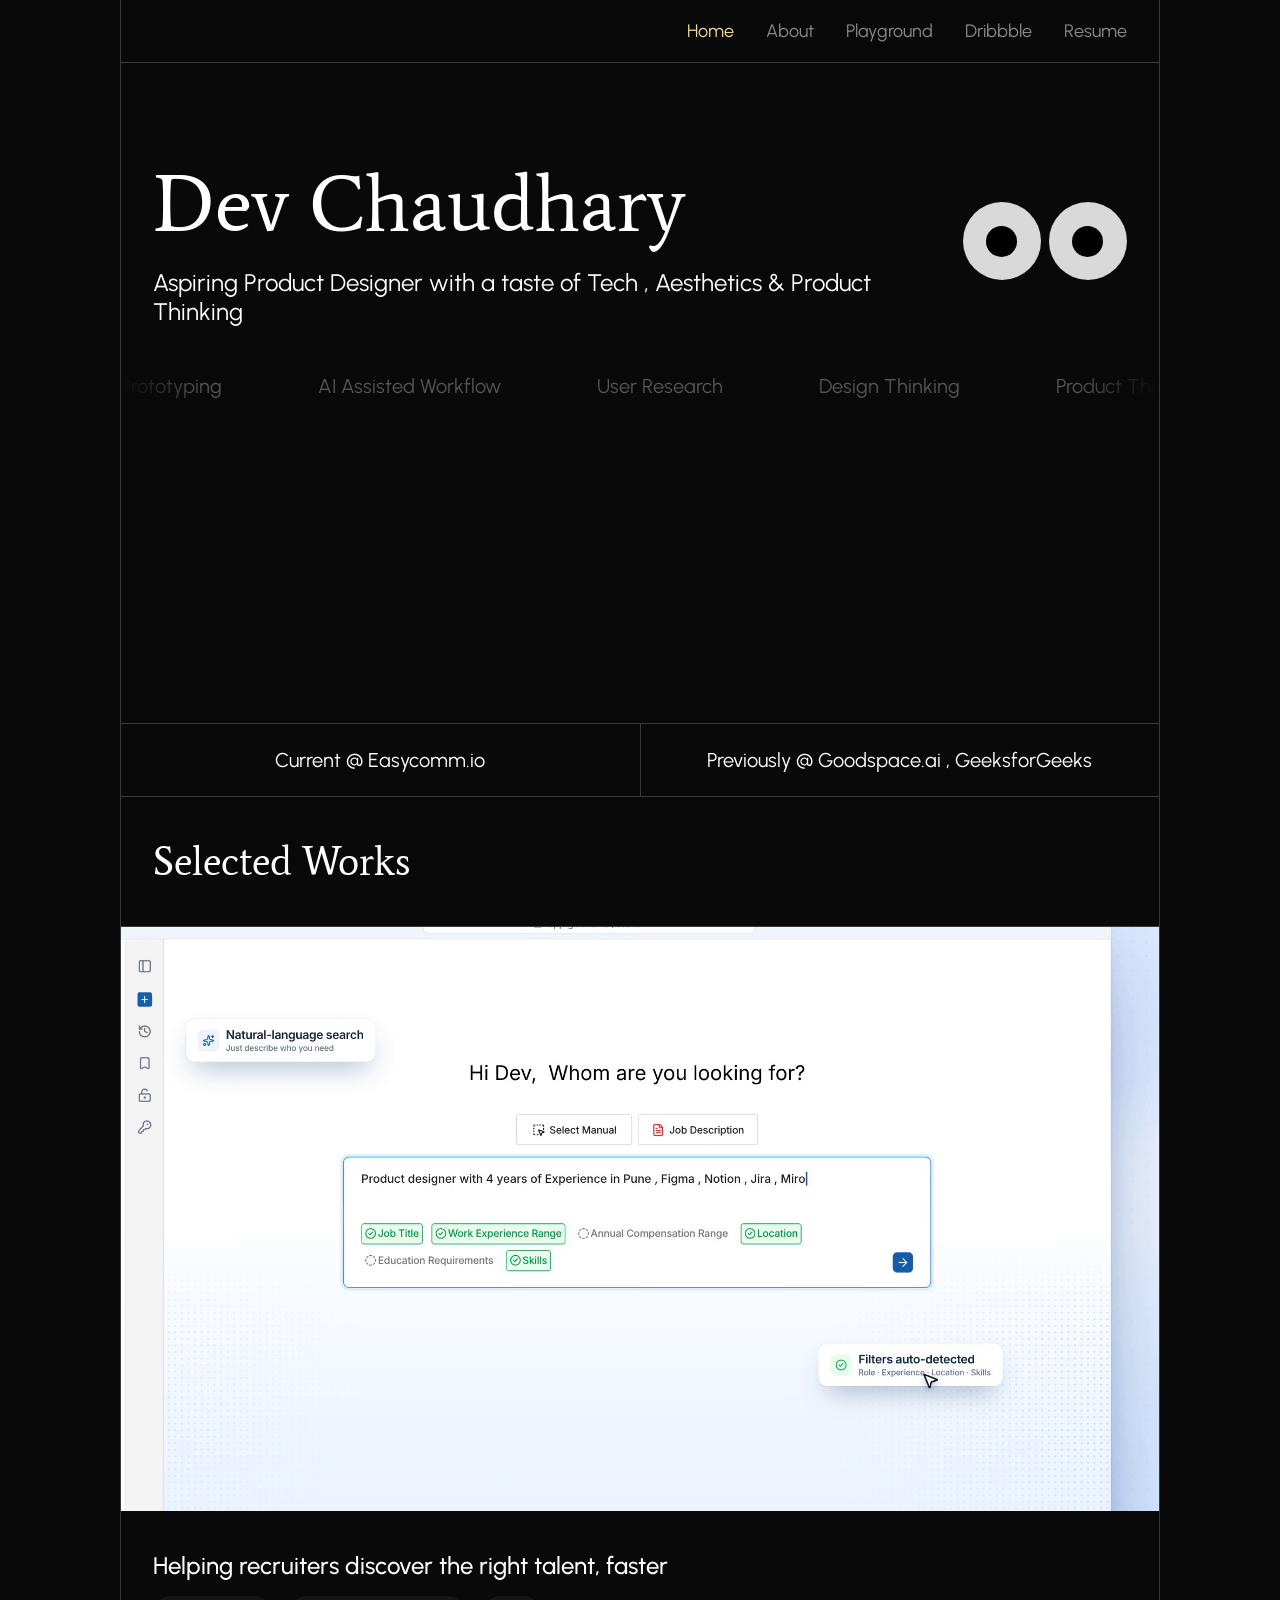
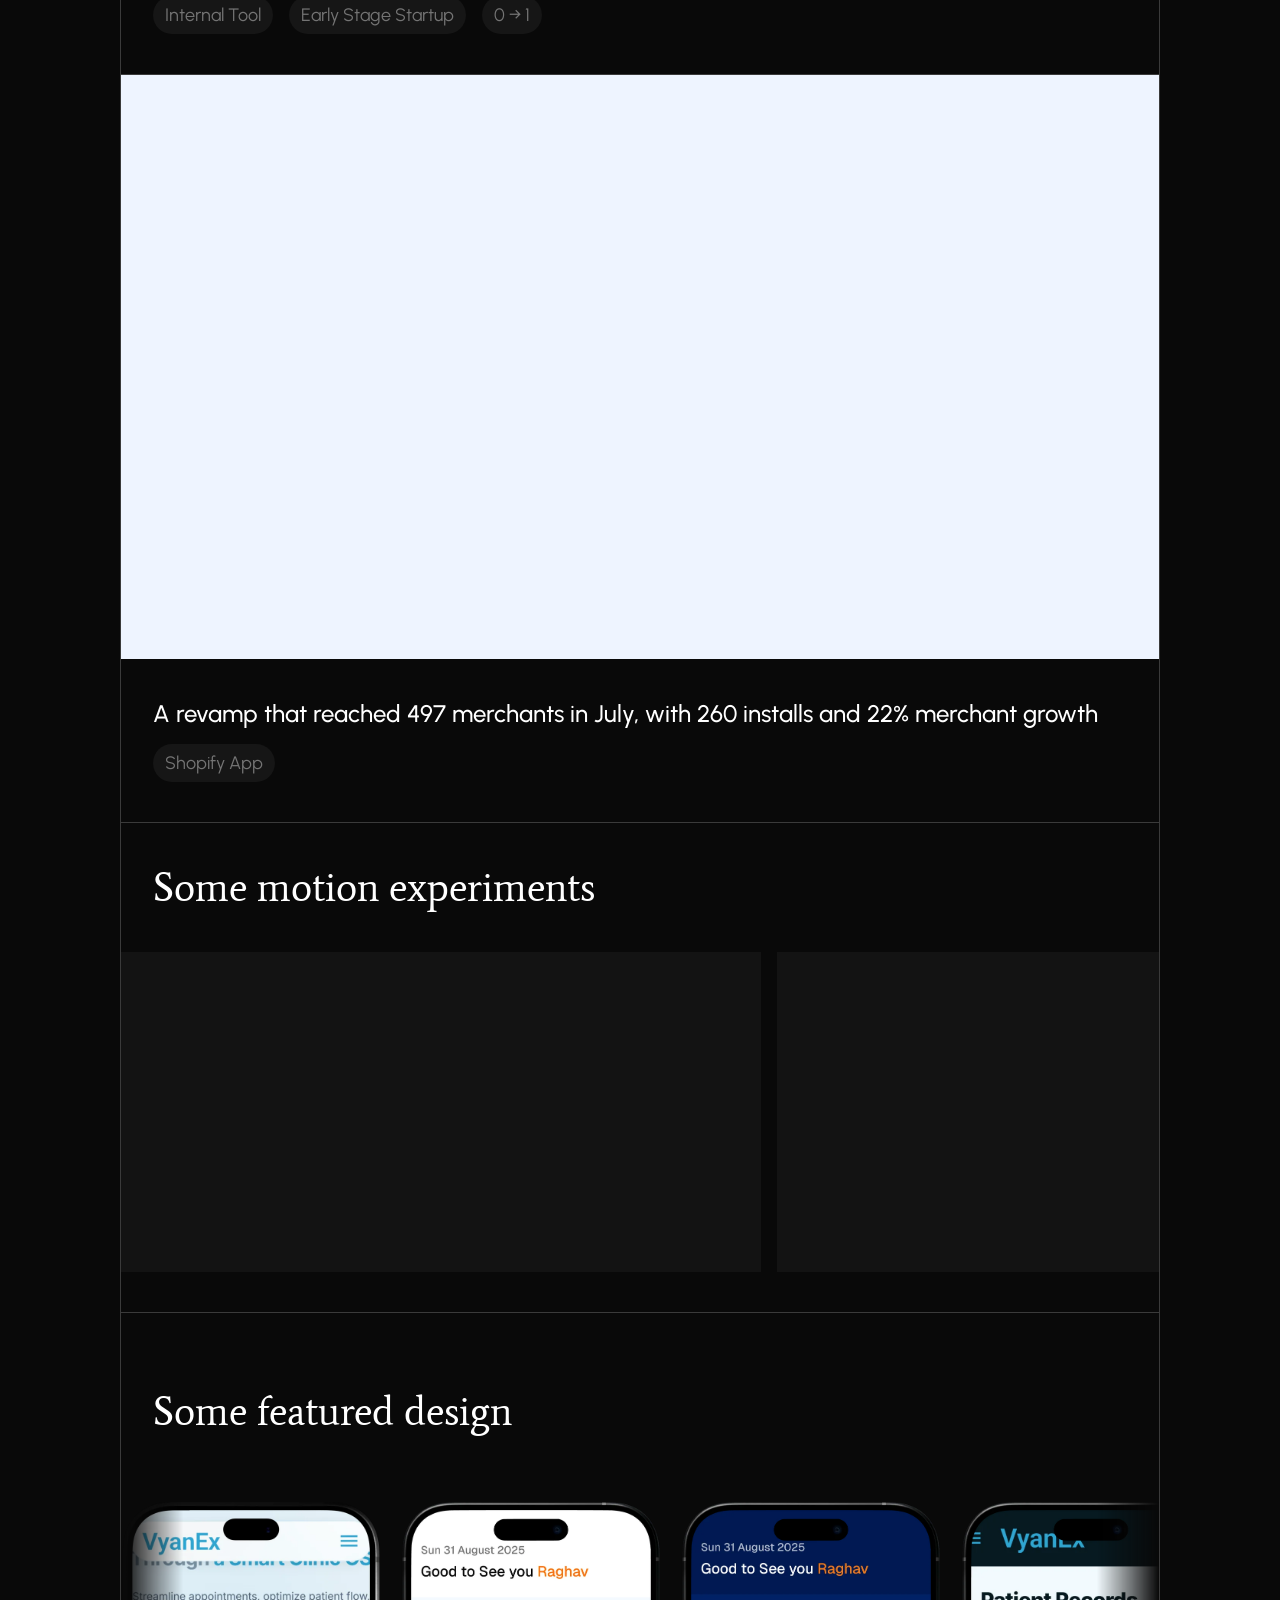
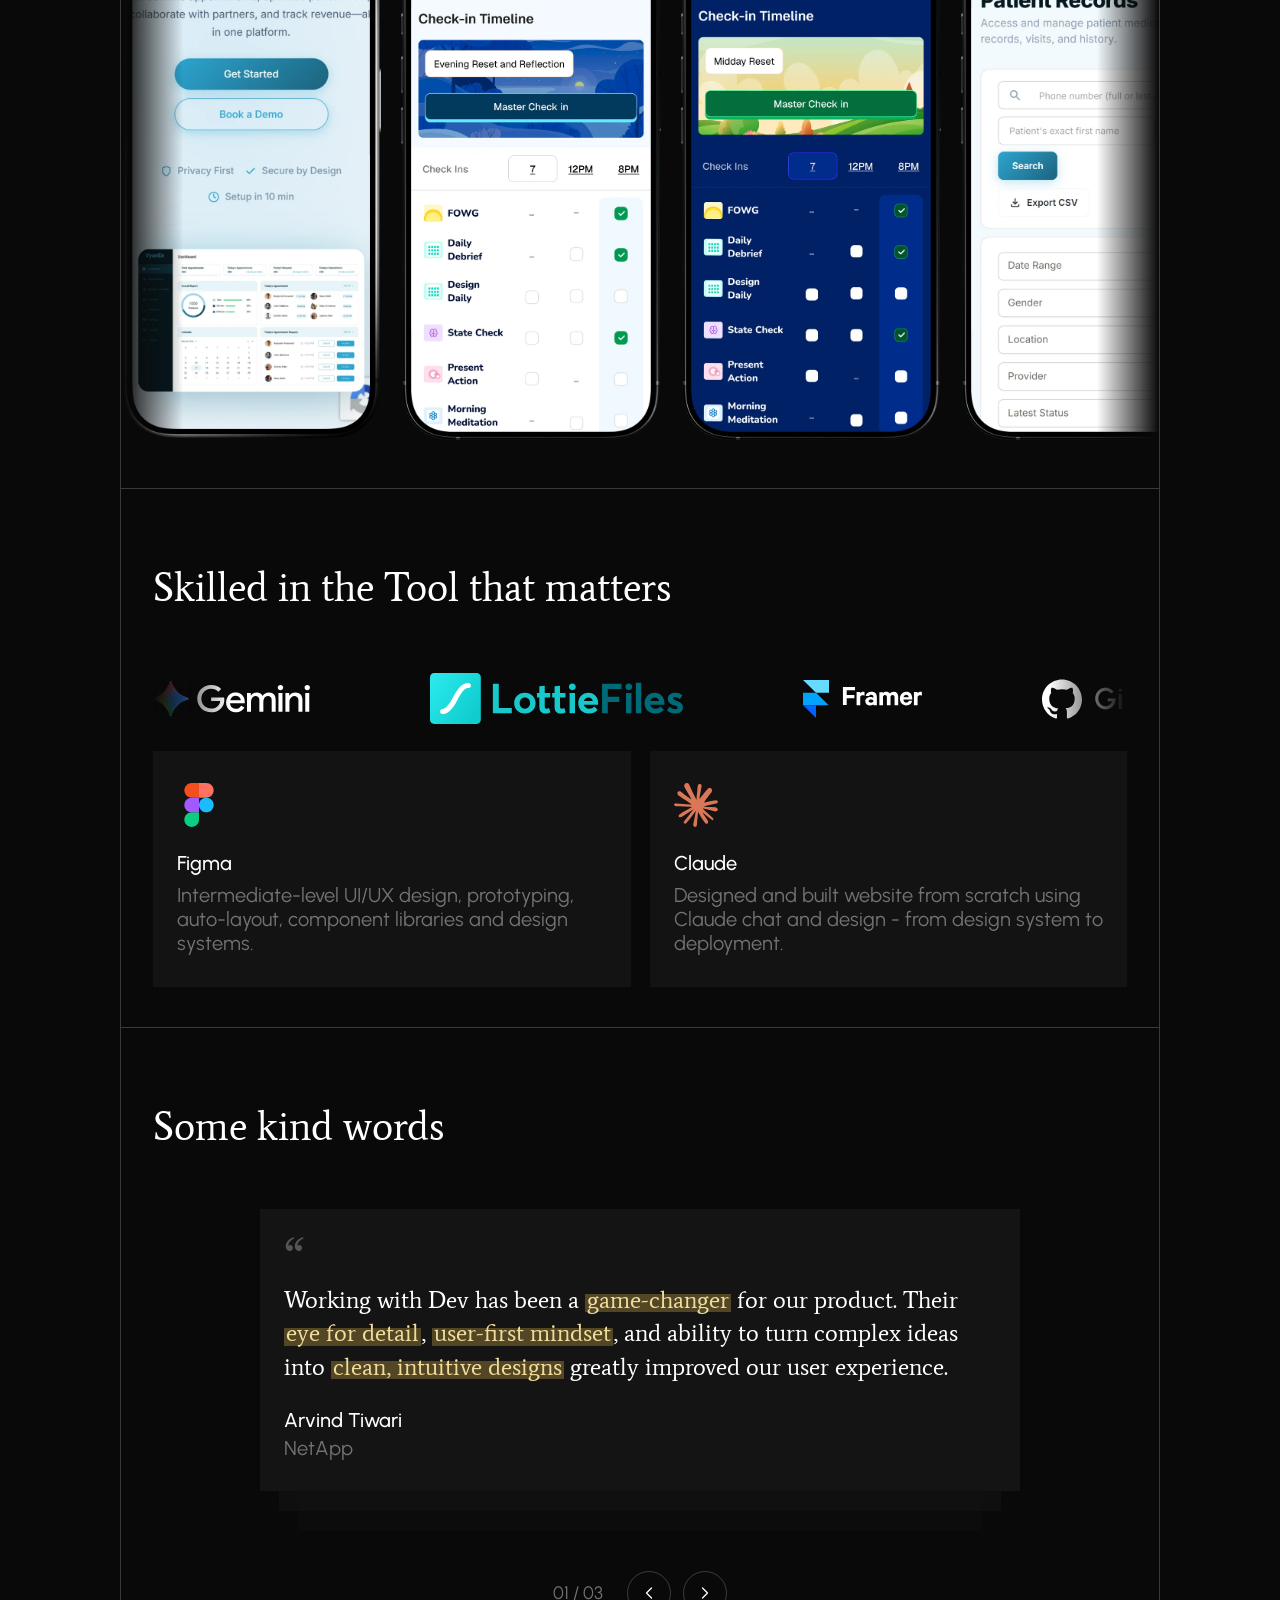
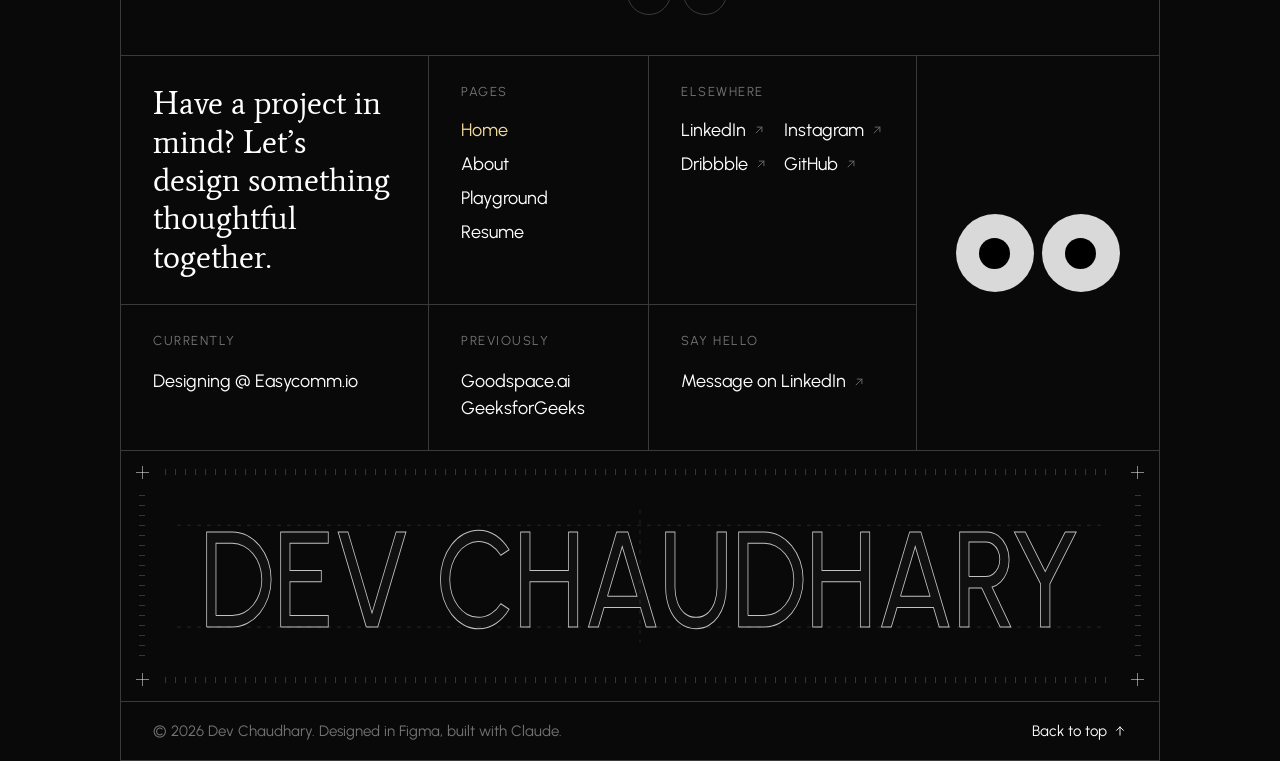
==== index.html @ 1ae32e80 "Share top nav, fonts and footer across all pages - Top nav replaces the left sidebar on About and Pl" ====
<!DOCTYPE html>
<html lang="en">
<head>
  <meta charset="UTF-8" />
  <meta name="viewport" content="width=device-width, initial-scale=1.0" />
  <title>Dev Chaudhary</title>
  <link rel="preconnect" href="https://fonts.googleapis.com" />
  <link rel="preconnect" href="https://fonts.gstatic.com" crossorigin />
  <link rel="stylesheet" href="https://fonts.googleapis.com/css2?family=Average&family=Urbanist:wght@400;500&display=swap" />
  <link rel="stylesheet" href="assets/css/style.css" />
</head>
<body class="home-page has-topnav">
  <button class="mobile-menu-toggle" id="mobileMenuToggle" aria-label="Menu">
    <svg width="24" height="24" viewBox="0 0 24 24" fill="none"><path d="M3 6h18M3 12h18M3 18h18" stroke="currentColor" stroke-width="1.5" stroke-linecap="round"/></svg>
  </button>
  <div class="mobile-menu-backdrop" id="mobileMenuBackdrop"></div>
  <nav class="mobile-menu" id="mobileMenu">
    <a href="index.html" class="active">Home</a>
    <a href="about.html">About</a>
    <a href="playground.html">Playground</a>
    <a href="https://dribbble.com/DevChaudhary523" target="_blank" rel="noopener">Dribbble</a>
    <a href="assets/resume/DevChaudhary2026.pdf#zoom=100" class="resume-link" target="_blank" rel="noopener">Resume</a>
  </nav>

  <div class="page">
    <div class="layout">

      <main class="home">
        <nav class="site-topnav">
          <a href="index.html" class="active">Home</a>
          <a href="about.html">About</a>
          <a href="playground.html">Playground</a>
          <a href="https://dribbble.com/DevChaudhary523" target="_blank" rel="noopener">Dribbble</a>
          <a href="assets/resume/DevChaudhary2026.pdf#zoom=100" class="resume-link" target="_blank" rel="noopener">Resume</a>
        </nav>

        <section class="home-hero">
          <div class="home-hero-top">
            <div class="home-hero-text">
              <h1>Dev Chaudhary</h1>
              <p>Aspiring Product Designer with a taste of Tech , Aesthetics &amp; Product Thinking</p>
            </div>
            <svg class="home-hero-eyes js-eyes" id="heroEyes" width="164" height="78" viewBox="0 0 164 78.0139" fill="none" aria-hidden="true">
              <g class="eye">
                <circle cx="39.0069" cy="39.0069" r="39.0069" fill="#D9D9D9" />
                <circle class="pupil" cx="38.5" cy="39.5" r="15.5" fill="black" />
              </g>
              <g class="eye">
                <circle cx="124.993" cy="39.0069" r="39.0069" fill="#D9D9D9" />
                <circle class="pupil" cx="124.5" cy="39.5" r="15.5" fill="black" />
              </g>
            </svg>
          </div>

          <div class="home-skills">
            <ul class="home-skills-track">
              <li>Prototyping</li>
              <li>AI Assisted Workflow</li>
              <li>User Research</li>
              <li>Design Thinking</li>
              <li>Product Thinking</li>
              <li aria-hidden="true">Prototyping</li>
              <li aria-hidden="true">AI Assisted Workflow</li>
              <li aria-hidden="true">User Research</li>
              <li aria-hidden="true">Design Thinking</li>
              <li aria-hidden="true">Product Thinking</li>
            </ul>
          </div>

          <div class="home-github">
            <div class="github-graph" id="githubGraph"></div>
          </div>

          <div class="home-roles">
            <p>Current @ Easycomm.io</p>
            <p>Previously @ Goodspace.ai , GeeksforGeeks</p>
          </div>
        </section>

        <section class="home-block">
          <h2 class="home-heading">Selected Works</h2>
          <article class="home-work">
            <div class="home-work-media">
              <video src="assets/media/goodex-showcase.mp4" poster="assets/img/home/goodex-thumbnail.png" autoplay muted loop playsinline preload="metadata" aria-label="Goodex — AI-powered candidate search"></video>
            </div>
            <div class="home-work-body">
              <p class="home-work-title">Helping recruiters discover the right talent, faster</p>
              <div class="home-work-tags">
                <span>Internal Tool</span>
                <span>Early Stage Startup</span>
                <span>0 → 1</span>
              </div>
            </div>
          </article>
          <article class="home-work">
            <div class="home-work-media">
              <video src="assets/media/trustyy-showcase.mp4" autoplay muted loop playsinline preload="metadata" aria-label="Trustyy Reviews — Shopify app revamp"></video>
            </div>
            <div class="home-work-body">
              <p class="home-work-title">A revamp that reached 497 merchants in July, with 260 installs and 22% merchant growth</p>
              <div class="home-work-tags">
                <span>Shopify App</span>
              </div>
            </div>
          </article>
        </section>

        <section class="home-block home-experiments">
          <h2 class="home-heading">Some motion experiments</h2>
          <div class="home-experiments-ticker" id="experimentsTicker">
            <ul class="home-experiments-track">
              <li><video src="assets/media/experiments/exp-01.mp4" autoplay muted loop playsinline preload="metadata"></video></li>
              <li><video src="assets/media/experiments/exp-02.mp4" autoplay muted loop playsinline preload="metadata"></video></li>
              <li><video src="assets/media/experiments/exp-03.mp4" autoplay muted loop playsinline preload="metadata"></video></li>
              <li><video src="assets/media/experiments/exp-04.mp4" autoplay muted loop playsinline preload="metadata"></video></li>
              <li><video src="assets/media/experiments/exp-05.mp4" autoplay muted loop playsinline preload="metadata"></video></li>
              <li aria-hidden="true"><video src="assets/media/experiments/exp-01.mp4" autoplay muted loop playsinline preload="metadata"></video></li>
              <li aria-hidden="true"><video src="assets/media/experiments/exp-02.mp4" autoplay muted loop playsinline preload="metadata"></video></li>
              <li aria-hidden="true"><video src="assets/media/experiments/exp-03.mp4" autoplay muted loop playsinline preload="metadata"></video></li>
              <li aria-hidden="true"><video src="assets/media/experiments/exp-04.mp4" autoplay muted loop playsinline preload="metadata"></video></li>
              <li aria-hidden="true"><video src="assets/media/experiments/exp-05.mp4" autoplay muted loop playsinline preload="metadata"></video></li>
            </ul>
          </div>
        </section>

        <section class="home-block home-featured">
          <h2 class="home-heading">Some featured design</h2>
          <div class="home-featured-row">
            <div class="home-featured-track">
              <div class="home-phone home-phone--pro">
                <img class="home-phone-frame" src="assets/img/home/featured/frame-pro.webp" alt="" />
                <img class="home-phone-screen" src="assets/img/home/featured/screen-1.webp" alt="VyanEx app screen" />
              </div>
              <div class="home-phone">
                <img class="home-phone-frame" src="assets/img/home/featured/frame.webp" alt="" />
                <img class="home-phone-screen" src="assets/img/home/featured/screen-5.webp" alt="Check-in app screen" />
              </div>
              <div class="home-phone">
                <img class="home-phone-frame" src="assets/img/home/featured/frame.webp" alt="" />
                <img class="home-phone-screen" src="assets/img/home/featured/screen-6.webp" alt="Check-in app screen" />
              </div>
              <div class="home-phone">
                <img class="home-phone-frame" src="assets/img/home/featured/frame.webp" alt="" />
                <img class="home-phone-screen" src="assets/img/home/featured/screen-2.webp" alt="VyanEx app screen" />
              </div>
              <div class="home-phone">
                <img class="home-phone-frame" src="assets/img/home/featured/frame.webp" alt="" />
                <img class="home-phone-screen" src="assets/img/home/featured/screen-7.webp" alt="Check-in app screen" />
              </div>
              <div class="home-phone">
                <img class="home-phone-frame" src="assets/img/home/featured/frame.webp" alt="" />
                <img class="home-phone-screen" src="assets/img/home/featured/screen-3.webp" alt="VyanEx app screen" />
              </div>
              <div class="home-phone">
                <img class="home-phone-frame" src="assets/img/home/featured/frame.webp" alt="" />
                <img class="home-phone-screen" src="assets/img/home/featured/screen-4.webp" alt="VyanEx app screen" />
              </div>
              <div aria-hidden="true" class="home-phone home-phone--pro">
                <img class="home-phone-frame" src="assets/img/home/featured/frame-pro.webp" alt="" />
                <img class="home-phone-screen" src="assets/img/home/featured/screen-1.webp" alt="" />
              </div>
              <div aria-hidden="true" class="home-phone">
                <img class="home-phone-frame" src="assets/img/home/featured/frame.webp" alt="" />
                <img class="home-phone-screen" src="assets/img/home/featured/screen-5.webp" alt="" />
              </div>
              <div aria-hidden="true" class="home-phone">
                <img class="home-phone-frame" src="assets/img/home/featured/frame.webp" alt="" />
                <img class="home-phone-screen" src="assets/img/home/featured/screen-6.webp" alt="" />
              </div>
              <div aria-hidden="true" class="home-phone">
                <img class="home-phone-frame" src="assets/img/home/featured/frame.webp" alt="" />
                <img class="home-phone-screen" src="assets/img/home/featured/screen-2.webp" alt="" />
              </div>
              <div aria-hidden="true" class="home-phone">
                <img class="home-phone-frame" src="assets/img/home/featured/frame.webp" alt="" />
                <img class="home-phone-screen" src="assets/img/home/featured/screen-7.webp" alt="" />
              </div>
              <div aria-hidden="true" class="home-phone">
                <img class="home-phone-frame" src="assets/img/home/featured/frame.webp" alt="" />
                <img class="home-phone-screen" src="assets/img/home/featured/screen-3.webp" alt="" />
              </div>
              <div aria-hidden="true" class="home-phone">
                <img class="home-phone-frame" src="assets/img/home/featured/frame.webp" alt="" />
                <img class="home-phone-screen" src="assets/img/home/featured/screen-4.webp" alt="" />
              </div>
            </div>
          </div>
        </section>

        <section class="home-block home-tools">
          <h2 class="home-heading">Skilled in the Tool that matters</h2>
          <div class="home-logos">
            <ul class="home-logos-track">
              <li><img src="assets/img/home/tool-gemini.svg" width="157" height="36" alt="Gemini" /></li>
              <li><img src="assets/img/home/tool-lottiefiles.svg" width="253" height="51" alt="LottieFiles" /></li>
              <li><img src="assets/img/home/tool-framer.svg" width="119" height="38" alt="Framer" /></li>
              <li class="home-logo-lockup"><img src="assets/img/home/tool-github.svg" width="40" height="40" alt="" /><span>GitHub</span></li>
              <li><img src="assets/img/home/tool-vscode.svg" width="125" height="57" alt="Visual Studio Code" /></li>
              <li aria-hidden="true"><img src="assets/img/home/tool-gemini.svg" width="157" height="36" alt="" /></li>
              <li aria-hidden="true"><img src="assets/img/home/tool-lottiefiles.svg" width="253" height="51" alt="" /></li>
              <li aria-hidden="true"><img src="assets/img/home/tool-framer.svg" width="119" height="38" alt="" /></li>
              <li aria-hidden="true" class="home-logo-lockup"><img src="assets/img/home/tool-github.svg" width="40" height="40" alt="" /><span>GitHub</span></li>
              <li aria-hidden="true"><img src="assets/img/home/tool-vscode.svg" width="125" height="57" alt="" /></li>
            </ul>
          </div>
          <div class="home-tools-grid">
            <div class="home-tool">
              <img src="assets/img/home/figma-logo.svg" width="44" height="44" alt="" />
              <div>
                <p class="home-tool-name">Figma</p>
                <p class="home-tool-desc">Intermediate-level UI/UX design, prototyping, auto-layout, component libraries and design systems.</p>
              </div>
            </div>
            <div class="home-tool">
              <img src="assets/img/home/claude-logo.svg" width="44" height="44" alt="" />
              <div>
                <p class="home-tool-name">Claude</p>
                <p class="home-tool-desc">Designed and built website from scratch using Claude chat and design - from design system to deployment.</p>
              </div>
            </div>
          </div>
        </section>

        <section class="home-block home-kind">
          <h2 class="home-heading">Some kind words</h2>
          <div class="home-kind-stack" id="kindStack" aria-roledescription="carousel" aria-label="Testimonials">
            <figure class="home-kind-card" aria-roledescription="slide">
              <blockquote>Working with Dev has been a <mark style="--i:0">game-changer</mark> for our product. Their <mark style="--i:1">eye for detail</mark>, <mark style="--i:2">user-first mindset</mark>, and ability to turn complex ideas into <mark style="--i:3">clean, intuitive designs</mark> greatly improved our user experience.</blockquote>
              <figcaption><span class="home-kind-name">Arvind Tiwari</span><span class="home-kind-company">NetApp</span></figcaption>
            </figure>
            <figure class="home-kind-card" aria-roledescription="slide">
              <blockquote>Dev is a <mark style="--i:0">highly reliable and creative</mark> teammate. He brings <mark style="--i:1">strong UI/UX expertise</mark> to the table and always ensures that designs are not only <mark style="--i:2">visually appealing</mark> but also <mark style="--i:3">user-friendly</mark>.</blockquote>
              <figcaption><span class="home-kind-name">Ashutosh Patel</span><span class="home-kind-company">NuageBiz Tech</span></figcaption>
            </figure>
            <figure class="home-kind-card" aria-roledescription="slide">
              <blockquote>Dev is a <mark style="--i:0">pleasure to work with</mark>. While working with us he showed the ability to <mark style="--i:1">think outside the box</mark> and handle unforeseen challenges with <mark style="--i:2">creative solutions</mark>. He helped us bring our ideas to reality.</blockquote>
              <figcaption><span class="home-kind-name">Santosh Yadav</span><span class="home-kind-company">Anubit Solutions</span></figcaption>
            </figure>
          </div>
          <div class="home-kind-controls">
            <span class="home-kind-count" id="kindCount" aria-live="polite">01 / 03</span>
            <div class="home-kind-arrows">
              <button type="button" id="kindPrev" aria-label="Previous testimonial"><svg width="20" height="20" viewBox="0 0 24 24" fill="none"><path d="M15 18l-6-6 6-6" stroke="currentColor" stroke-width="1.5" stroke-linecap="round" stroke-linejoin="round"/></svg></button>
              <button type="button" id="kindNext" aria-label="Next testimonial"><svg width="20" height="20" viewBox="0 0 24 24" fill="none"><path d="M9 6l6 6-6 6" stroke="currentColor" stroke-width="1.5" stroke-linecap="round" stroke-linejoin="round"/></svg></button>
            </div>
          </div>
        </section>

        <footer class="home-footer">
          <div class="home-footer-grid">
            <div class="home-footer-cell home-footer-statement">
              <p>Have a project in mind? Let&rsquo;s design something thoughtful together.</p>
            </div>
            <div class="home-footer-cell">
              <p class="home-footer-label">Pages</p>
              <nav class="home-footer-links">
                <a href="index.html" class="active">Home</a>
                <a href="about.html">About</a>
                <a href="playground.html">Playground</a>
                <a href="assets/resume/DevChaudhary2026.pdf#zoom=100" class="resume-link" target="_blank" rel="noopener">Resume</a>
              </nav>
            </div>
            <div class="home-footer-cell">
              <p class="home-footer-label">Elsewhere</p>
              <nav class="home-footer-links home-footer-links--2col">
                <a href="https://www.linkedin.com/in/dev-chaudhary-7983a822a" target="_blank" rel="noopener">LinkedIn <svg width="14" height="14" viewBox="0 0 24 24" fill="none" aria-hidden="true"><path d="M7 17L17 7M9 7h8v8" stroke="currentColor" stroke-width="1.6" stroke-linecap="round" stroke-linejoin="round"/></svg></a>
                <a href="https://www.instagram.com/iamdc5203/" target="_blank" rel="noopener">Instagram <svg width="14" height="14" viewBox="0 0 24 24" fill="none" aria-hidden="true"><path d="M7 17L17 7M9 7h8v8" stroke="currentColor" stroke-width="1.6" stroke-linecap="round" stroke-linejoin="round"/></svg></a>
                <a href="https://dribbble.com/DevChaudhary523" target="_blank" rel="noopener">Dribbble <svg width="14" height="14" viewBox="0 0 24 24" fill="none" aria-hidden="true"><path d="M7 17L17 7M9 7h8v8" stroke="currentColor" stroke-width="1.6" stroke-linecap="round" stroke-linejoin="round"/></svg></a>
                <a href="https://github.com/DEV1033" target="_blank" rel="noopener">GitHub <svg width="14" height="14" viewBox="0 0 24 24" fill="none" aria-hidden="true"><path d="M7 17L17 7M9 7h8v8" stroke="currentColor" stroke-width="1.6" stroke-linecap="round" stroke-linejoin="round"/></svg></a>
              </nav>
            </div>
            <div class="home-footer-cell home-footer-mark">
              <svg class="home-hero-eyes home-footer-eyes js-eyes" width="164" height="78" viewBox="0 0 164 78.0139" fill="none" aria-hidden="true">
                <g class="eye">
                  <circle cx="39.0069" cy="39.0069" r="39.0069" fill="#D9D9D9" />
                  <circle class="pupil" cx="38.5" cy="39.5" r="15.5" fill="black" />
                </g>
                <g class="eye">
                  <circle cx="124.993" cy="39.0069" r="39.0069" fill="#D9D9D9" />
                  <circle class="pupil" cx="124.5" cy="39.5" r="15.5" fill="black" />
                </g>
              </svg>
            </div>

            <div class="home-footer-cell">
              <p class="home-footer-label">Currently</p>
              <p class="home-footer-value">Designing @ <a href="https://easycomm.io" target="_blank" rel="noopener">Easycomm.io</a></p>
            </div>
            <div class="home-footer-cell">
              <p class="home-footer-label">Previously</p>
              <p class="home-footer-value">Goodspace.ai<br />GeeksforGeeks</p>
            </div>
            <div class="home-footer-cell">
              <p class="home-footer-label">Say hello</p>
              <p class="home-footer-value"><a href="https://www.linkedin.com/in/dev-chaudhary-7983a822a" target="_blank" rel="noopener">Message on LinkedIn <svg width="14" height="14" viewBox="0 0 24 24" fill="none" aria-hidden="true"><path d="M7 17L17 7M9 7h8v8" stroke="currentColor" stroke-width="1.6" stroke-linecap="round" stroke-linejoin="round"/></svg></a></p>
            </div>
          </div>

          <div class="home-footer-blueprint" id="footerBlueprint">
            <span class="bp-cross bp-cross--tl"></span><span class="bp-cross bp-cross--tr"></span>
            <span class="bp-cross bp-cross--bl"></span><span class="bp-cross bp-cross--br"></span>
            <svg class="home-footer-name" viewBox="0 0 1200 200" role="img" aria-label="Dev Chaudhary">
              <g class="bp-guides">
                <line x1="0" y1="34" x2="1200" y2="34" />
                <line x1="0" y1="166" x2="1200" y2="166" />
                <line x1="600" y1="14" x2="600" y2="186" />
              </g>
              <text x="600" y="166" text-anchor="middle" textLength="1140" lengthAdjust="spacingAndGlyphs">DEV CHAUDHARY</text>
            </svg>
          </div>

          <div class="home-footer-bar">
            <p>&copy; 2026 Dev Chaudhary. Designed in Figma, built with Claude.</p>
            <a href="#" class="home-footer-top">Back to top <svg width="14" height="14" viewBox="0 0 24 24" fill="none" aria-hidden="true"><path d="M12 19V5M6 11l6-6 6 6" stroke="currentColor" stroke-width="1.6" stroke-linecap="round" stroke-linejoin="round"/></svg></a>
          </div>
        </footer>
      </main>
    </div>
  </div>

  <div class="resume-sidebar-backdrop" id="resumeSidebarBackdrop"></div>
  <aside class="resume-sidebar" id="resumeSidebar">
    <div class="resume-sidebar-bar">
      <a href="assets/resume/DevChaudhary2026.pdf#zoom=100" target="_blank" rel="noopener">Open in new tab</a>
      <button class="resume-sidebar-close" id="resumeSidebarClose" aria-label="Close"></button>
    </div>
    <iframe class="resume-sidebar-frame" id="resumeSidebarFrame" title="Resume"></iframe>
  </aside>

  <script src="assets/js/utils.js"></script>
  <script src="assets/js/home.js"></script>
</body>
</html>
---- assets/css/style.css ----
@import url("https://fonts.googleapis.com/css2?family=Bricolage+Grotesque:wght@400;500;600&display=swap");

:root {
  --accent: #01a73b;
  --bg: #090909;
  --border: #3b3b3b;
  --chip-bg: #0f0f0f;
  --chip-bg-2: #212121;
  --text: #ffffff;
  --muted: #535353;
  --muted-2: #6e6e6e;
  --highlight: #f1dc9c;
}

* {
  box-sizing: border-box;
}

html,
body {
  margin: 0;
  padding: 0;
  background: var(--bg);
  color: var(--text);
  font-family: "Bricolage Grotesque", sans-serif;
  font-weight: 400;
  -webkit-font-smoothing: antialiased;
}

a {
  color: inherit;
  text-decoration: none;
}

button {
  font-family: inherit;
  cursor: pointer;
}

.page {
  display: flex;
  justify-content: center;
  padding: 0 120px;
}

@media (max-width: 900px) {
  .page {
    padding: 0;
  }
}

.layout {
  display: flex;
  flex: 1 0 0;
  gap: 48px;
  max-width: 1000px;
  min-width: 0;
  width: 100%;
}

.nav {
  display: flex;
  flex-direction: column;
  gap: 24px;
  padding-top: 64px;
  position: sticky;
  top: 0;
  font-size: 20px;
  height: max-content;
  flex-shrink: 0;
}

.nav a {
  color: var(--text);
}

.nav a.active {
  color: var(--accent);
}

/* ---------- responsive top menu (tablet/mobile) ---------- */
.mobile-topbar {
  display: none;
}

.mobile-menu-toggle {
  display: none;
}

.mobile-menu-backdrop {
  display: none;
}

.mobile-menu {
  display: none;
}

@media (max-width: 900px) {
  .layout {
    flex-direction: column;
    gap: 0;
  }
  .nav {
    display: none;
  }

  .mobile-topbar {
    display: flex;
    background: var(--chip-bg);
    width: 100%;
  }

  .hamburger-btn {
    background: none;
    border: none;
    padding: 12px;
    width: 100%;
    color: var(--text);
    display: flex;
    align-items: center;
    justify-content: flex-end;
    touch-action: manipulation;
  }

  .hamburger-btn svg {
    flex-shrink: 0;
  }

  .mobile-menu-toggle {
    display: flex;
    justify-content: center;
    align-items: center;
    padding: 18px;
    border: none;
    border-bottom: 1px solid var(--border);
    background: var(--bg);
    position: sticky;
    left: 0;
    right: 0;
    top: 0;
    width: 100%;
    box-sizing: border-box;
    color: var(--text);
    touch-action: manipulation;
    z-index: 50;
  }

  .mobile-menu-backdrop {
    position: fixed;
    inset: 0;
    background: rgba(0, 0, 0, 0.5);
    z-index: 55;
    opacity: 0;
    pointer-events: none;
    transition: opacity 0.2s ease;
  }

  .mobile-menu-backdrop.open {
    display: block;
    opacity: 1;
    pointer-events: auto;
  }

  .mobile-menu {
    display: flex;
    flex-direction: column;
    position: fixed;
    left: 0;
    right: 0;
    top: 0;
    background: var(--bg);
    border-bottom: 1px solid var(--border);
    padding-top: env(safe-area-inset-top, 0);
    transform: translateY(-100%);
    transition: transform 0.25s ease;
    z-index: 60;
  }

  .mobile-menu.open {
    transform: translateY(0);
  }

  .mobile-menu a {
    padding: 18px 24px;
    color: var(--text);
    font-size: 18px;
    text-align: center;
    border-bottom: 1px solid var(--border);
  }

  .mobile-menu a:last-child {
    border-bottom: none;
  }

  .mobile-menu a.active {
    color: var(--highlight);
  }
}

.feed {
  display: flex;
  flex: 1 0 0;
  flex-direction: column;
  gap: 1px;
  align-items: center;
  min-width: 0;
  width: 100%;
}

.card {
  background: var(--bg);
  border: 1px solid var(--border);
  border-top: none;
  width: 100%;
  padding: 24px;
}

#postsContainer {
  display: flex;
  flex-direction: column;
  gap: 1px;
  width: 100%;
}

#postsContainer[hidden] {
  display: none;
}

.card:first-child {
  border-top: 1px solid var(--border);
}

/* ---------- about ---------- */
body.about-page {
  --bg: #000000;
  background: var(--bg);
}

.about-section {
  padding: 0;
  display: flex;
  flex-direction: column;
}

/* ---------- playground (coming soon) ---------- */
.coming-soon-section {
  height: 100vh;
  padding: 64px 24px;
  display: flex;
  flex-direction: column;
  align-items: center;
  justify-content: center;
  gap: 24px;
  box-sizing: border-box;
}

.coming-soon-text {
  margin: 0;
  font-size: 16px;
  text-align: center;
  width: 100%;
}

.pixel-run-img {
  width: 120px;
  height: auto;
  image-rendering: pixelated;
  user-select: none;
  pointer-events: none;
}

.about-intro {
  display: flex;
  flex-direction: column;
  gap: 40px;
  padding: 32px;
  border-bottom: 1px solid var(--border);
}

.about-intro-text {
  display: flex;
  flex-direction: column;
  gap: 8px;
}

.about-intro-text h2 {
  margin: 0;
  font-size: 24px;
  font-weight: 500;
  color: var(--text);
}

.about-intro-text p {
  margin: 0;
  font-size: 16px;
  color: #808080;
}

.about-photos {
  width: 100%;
  overflow: hidden;
}

.about-photos-track {
  display: flex;
  gap: 24px;
  width: max-content;
  animation: about-ticker 22s linear infinite;
}

.about-photos:hover .about-photos-track {
  animation-play-state: paused;
}

.about-photos-track img {
  height: 335px;
  width: 232px;
  flex-shrink: 0;
  border-radius: 26px;
  object-fit: cover;
}

@keyframes about-ticker {
  from {
    transform: translateX(0);
  }
  to {
    transform: translateX(-50%);
  }
}

@media (prefers-reduced-motion: reduce) {
  .about-photos-track {
    animation: none;
    overflow-x: auto;
  }

  .about-photos-track img[aria-hidden] {
    display: none;
  }
}

.about-block {
  display: flex;
  flex-direction: column;
  gap: 24px;
  padding: 24px 0;
  border-bottom: 1px solid var(--border);
}

.about-block:last-child {
  border-bottom: none;
}

.about-block-header {
  padding: 0 32px;
}

.about-block-header h3 {
  margin: 0;
  font-size: 24px;
  font-weight: 500;
  color: var(--text);
}

.work-grid {
  display: grid;
  grid-template-columns: repeat(2, 1fr);
  gap: 3px;
}

.work-card {
  background: #161616;
  border: 1px solid #808080;
  padding: 24px 32px;
  display: flex;
  flex-direction: column;
  gap: 24px;
}

.work-title {
  margin: 0;
  font-size: 20px;
  color: var(--text);
}

.work-date {
  margin: 0;
  font-size: 16px;
  color: #5b5b5b;
}

.reel-embed {
  display: flex;
  flex-wrap: wrap;
  justify-content: center;
  align-items: flex-start;
  gap: 24px;
  padding: 0 32px;
}

.reel-crop {
  flex: 1 1 280px;
  max-width: 400px;
  overflow: hidden;
  border-radius: 8px;
}

/* The embed is a cross-origin iframe, so its "Add a comment..." row can't be
   styled away — instead pull the iframe up under the wrapper's clipped edge.
   That row is the embed's last element: 44px tall + a 1px divider. */
.reel-crop .instagram-media {
  width: 100% !important;
  min-width: 0 !important;
  margin: 0 0 -45px !important;
}

.interests-row {
  display: flex;
  gap: 64px;
  align-items: center;
  justify-content: center;
  padding: 0 32px;
}

.interests-row img {
  flex: 1 0 0;
  min-width: 0;
  max-width: 150px;
  object-fit: contain;
  transition: transform 0.25s cubic-bezier(0.34, 1.56, 0.64, 1);
  will-change: transform;
}

.interests-row img:nth-child(odd):hover,
.interests-row img:nth-child(odd):focus-visible {
  transform: scale(1.12) rotate(-6deg);
}

.interests-row img:nth-child(even):hover,
.interests-row img:nth-child(even):focus-visible {
  transform: scale(1.12) rotate(6deg);
}

@media (max-width: 700px) {
  .work-grid {
    grid-template-columns: 1fr;
  }

  .interests-row {
    flex-wrap: wrap;
    gap: 40px 24px;
  }

  .interests-row img {
    flex: 0 0 calc(50% - 12px);
    max-width: none;
  }
}

/* ---------- profile header ---------- */
.profile-card {
  display: flex;
  flex-direction: column;
  gap: 24px;
  padding-top: 32px;
  padding-bottom: 24px;
}

.avatar {
  width: 100px;
  height: 100px;
  border-radius: 50%;
  object-fit: cover;
  background: var(--chip-bg-2);
  display: block;
  cursor: pointer;
}

.profile-header {
  width: 100%;
}

.avatar-wrap {
  width: 108px;
  height: 108px;
  border-radius: 50%;
  background: var(--bg);
  padding: 4px;
  flex-shrink: 0;
}

/* Only when a banner is set: bleed the image to the card edges and let the
   avatar overlap its bottom edge, like a cover-photo profile header. */
.profile-header.has-banner {
  position: relative;
  width: calc(100% + 48px);
  margin: -32px -24px 0;
  padding-bottom: 54px;
}

.profile-header.has-banner .profile-banner {
  width: 100%;
  height: 200px;
  object-fit: cover;
  display: block;
  background: var(--chip-bg-2);
}

.profile-header.has-banner .avatar-wrap {
  position: absolute;
  left: 24px;
  bottom: 0;
}

@media (max-width: 700px) {
  .profile-header.has-banner .profile-banner {
    height: 120px;
  }
}

.profile-body {
  display: flex;
  flex-direction: column;
  gap: 24px;
}

.featured-badge {
  align-self: flex-start;
  width: 150px;
  height: auto;
  display: block;
}

.profile-name-row {
  display: flex;
  flex-direction: column;
  gap: 16px;
}

.name-line {
  display: flex;
  gap: 8px;
  align-items: center;
}

.name-line .name {
  font-size: 24px;
  font-weight: 500;
}

.tagline {
  font-size: 16px;
  margin: 0;
}

.website-row {
  display: flex;
  gap: 6px;
  align-items: center;
}

.website-row a {
  color: var(--accent);
  text-decoration: underline;
  font-size: 16px;
}

.tags-row {
  display: flex;
  flex-wrap: wrap;
  gap: 8px;
}

.github-graph {
  width: 100%;
  display: flex;
  gap: 8px;
}

.gh-graph-days {
  display: grid;
  grid-template-rows: repeat(7, 1fr);
  flex-shrink: 0;
  font-size: 9px;
  color: var(--muted);
  align-self: stretch;
  margin-top: 18px;
}

.gh-graph-days span {
  display: flex;
  align-items: center;
}

.gh-graph-body {
  flex: 1 0 0;
  min-width: 0;
  display: flex;
  flex-direction: column;
  gap: 4px;
}

.gh-graph-months {
  display: grid;
  font-size: 10px;
  color: var(--muted);
}

.gh-graph-grid {
  display: grid;
  grid-template-rows: repeat(7, 1fr);
  grid-auto-flow: column;
  gap: 3px;
  width: 100%;
}

.gh-cell {
  border-radius: 2px;
  /* empty-day cells: a faint white tint (not a stark near-white square) so
     they sit quietly in the dark theme instead of standing out. */
  background: rgba(255, 255, 255, 0.064);
}

.gh-cell-empty {
  background: transparent;
}

.gh-cell[data-level="1"] {
  background: var(--accent);
  opacity: 0.3;
}

.gh-cell[data-level="2"] {
  background: var(--accent);
  opacity: 0.5;
}

.gh-cell[data-level="3"] {
  background: var(--accent);
  opacity: 0.75;
}

.gh-cell[data-level="4"] {
  background: var(--accent);
  opacity: 1;
}

@media (max-width: 700px) {
  .github-graph {
    overflow-x: auto;
    -webkit-overflow-scrolling: touch;
    scrollbar-width: none;
    -ms-overflow-style: none;
    padding-bottom: 4px;
  }

  .github-graph::-webkit-scrollbar {
    display: none;
  }

  .gh-graph-days {
    position: sticky;
    left: 0;
    background: var(--bg);
    padding-right: 4px;
    z-index: 1;
  }

  .gh-graph-body {
    min-width: 480px;
  }
}

.social-chip {
  background: var(--chip-bg);
  border-radius: 7px;
  padding: 8px 12px;
  display: flex;
  align-items: center;
  gap: 8px;
  font-size: 16px;
  color: var(--muted-2);
}

/* ---------- tabs ---------- */
.tabs {
  display: flex;
  gap: 24px;
  align-items: center;
  justify-content: center;
  width: 100%;
  position: sticky;
  top: 0;
  background: var(--bg);
  z-index: 5;
}

.tabs[hidden] {
  display: none;
}

.tab {
  flex: 1 0 0;
  text-align: center;
  padding: 10px;
  font-size: 16px;
  color: var(--text);
  background: none;
  border: none;
  border-bottom: 3px solid transparent;
  transition: color 0.2s ease, border-bottom-color 0.2s ease;
}

.tab.active {
  color: var(--text);
  border-bottom-color: var(--accent);
}

@media (max-width: 900px) {
  .tabs {
    justify-content: flex-start;
    gap: 33px;
    overflow-x: auto;
    -webkit-overflow-scrolling: touch;
    scrollbar-width: none;
    -ms-overflow-style: none;
  }

  .tabs::-webkit-scrollbar {
    display: none;
  }

  .tab {
    flex: 0 0 auto;
    white-space: nowrap;
  }
}

/* ---------- post ---------- */
.post {
  display: flex;
  flex-direction: column;
  gap: 24px;
  padding: 64px 24px;
}

.post-header {
  display: flex;
  align-items: flex-start;
  justify-content: space-between;
  gap: 24px;
  width: 100%;
}

.post-author-row {
  display: flex;
  flex-direction: column;
  align-items: flex-start;
  justify-content: center;
  gap: 16px;
  flex: 1 0 0;
  min-width: 0;
}

.post-author {
  display: flex;
  align-items: center;
  gap: 12px;
}

.post-meta-row {
  display: flex;
  align-items: center;
  gap: 8px;
}

.post-avatar {
  width: 40px;
  height: 40px;
  border-radius: 50%;
  object-fit: cover;
  background: var(--chip-bg-2);
}

.post-author-name {
  display: flex;
  align-items: center;
  gap: 8px;
  font-size: 20px;
  font-weight: 500;
}

.post-time {
  font-size: 14px;
  color: var(--muted);
}

.post-text {
  font-size: 16px;
  line-height: normal;
  white-space: pre-wrap;
  margin: 0;
  word-break: break-word;
}

.post-text.clamped {
  display: -webkit-box;
  -webkit-line-clamp: 5;
  -webkit-box-orient: vertical;
  overflow: hidden;
}

.show-more {
  color: var(--accent);
  cursor: pointer;
  background: none;
  border: none;
  padding: 8px 0 0;
  font-family: inherit;
  font-size: 16px;
}

.post-media-single img,
.post-media-single video {
  width: 100%;
  height: 360px;
  object-fit: cover;
  border-radius: 6px;
  display: block;
  background: #111;
}

.post-media-single {
  width: 100%;
  cursor: pointer;
}

/* multiple media items: X-style in-feed grid (2-up / 3-up / 2x2) */
.media-grid {
  display: grid;
  gap: 6px;
  width: 100%;
  height: 360px;
}

.media-grid[data-count="2"] {
  grid-template-columns: 1fr 1fr;
}

.media-grid[data-count="3"] {
  grid-template-columns: 1fr 1fr;
  grid-template-rows: 1fr 1fr;
}

.media-grid[data-count="3"] .media-grid-cell:first-child {
  grid-row: span 2;
}

.media-grid[data-count="4"] {
  grid-template-columns: 1fr 1fr;
  grid-template-rows: 1fr 1fr;
}

.media-grid-cell {
  position: relative;
  cursor: pointer;
  overflow: hidden;
  border-radius: 12px;
  background: #111;
}

.media-grid-cell img,
.media-grid-cell video {
  width: 100%;
  height: 100%;
  object-fit: cover;
  display: block;
  pointer-events: none;
}

.media-grid-more {
  position: absolute;
  inset: 0;
  background: rgba(0, 0, 0, 0.55);
  color: #fff;
  font-size: 24px;
  font-weight: 600;
  display: flex;
  align-items: center;
  justify-content: center;
}

/* ---------- full-screen lightbox (tap-to-expand photo viewer) ---------- */
.lightbox-overlay {
  display: flex;
  position: fixed;
  inset: 0;
  background: rgba(0, 0, 0, 0.97);
  z-index: 100;
  align-items: center;
  justify-content: center;
  opacity: 0;
  pointer-events: none;
  transition: opacity 0.25s ease;
}

.lightbox-overlay.open {
  opacity: 1;
  pointer-events: auto;
}

.lightbox-track {
  display: flex;
  width: 100%;
  height: 100%;
  overflow-x: auto;
  scroll-snap-type: x mandatory;
  scrollbar-width: none;
  -ms-overflow-style: none;
}

.lightbox-track::-webkit-scrollbar {
  display: none;
}

.lightbox-slide {
  flex: 0 0 100%;
  scroll-snap-align: start;
  display: flex;
  align-items: center;
  justify-content: center;
}

.lightbox-slide img,
.lightbox-slide video {
  max-width: 100%;
  max-height: 100%;
  object-fit: contain;
}

.lightbox-overlay.circular .lightbox-slide img {
  width: min(70vw, 70vh);
  height: min(70vw, 70vh);
  max-width: min(70vw, 70vh);
  max-height: min(70vw, 70vh);
  border-radius: 50%;
  object-fit: cover;
}

.lightbox-close {
  position: absolute;
  top: 16px;
  right: 16px;
  background: rgba(255, 255, 255, 0.1);
  border: none;
  color: #fff;
  width: 40px;
  height: 40px;
  border-radius: 50%;
  display: flex;
  align-items: center;
  justify-content: center;
  z-index: 2;
  touch-action: manipulation;
}

.lightbox-arrow {
  position: absolute;
  top: 50%;
  transform: translateY(-50%);
  background: rgba(255, 255, 255, 0.1);
  border: none;
  color: #fff;
  width: 44px;
  height: 44px;
  border-radius: 50%;
  display: flex;
  align-items: center;
  justify-content: center;
  font-size: 22px;
  line-height: 1;
  z-index: 2;
  touch-action: manipulation;
}

.lightbox-arrow:hover,
.lightbox-close:hover {
  background: rgba(255, 255, 255, 0.2);
}

.lightbox-arrow.prev {
  left: 16px;
}

.lightbox-arrow.next {
  right: 16px;
}

.lightbox-count {
  position: absolute;
  top: 22px;
  left: 50%;
  transform: translateX(-50%);
  color: #fff;
  font-size: 14px;
  background: rgba(255, 255, 255, 0.1);
  padding: 4px 12px;
  border-radius: 20px;
  z-index: 2;
}

.post-category {
  align-self: flex-start;
  font-size: 12px;
  color: var(--muted-2);
  text-transform: uppercase;
  letter-spacing: 0.04em;
}

.empty-state {
  padding: 64px 24px;
  text-align: center;
  color: var(--muted-2);
  border: 1px solid var(--border);
  width: 100%;
}

/* ---------- CTA (floating) ---------- */
.cta-bar {
  position: fixed;
  top: 24px;
  right: 24px;
  display: flex;
  gap: 12px;
  z-index: 20;
}

.cta-btn {
  background: var(--accent);
  color: #fff;
  border: none;
  border-radius: 12px;
  padding: 14px 20px;
  font-size: 16px;
  font-weight: 600;
  white-space: nowrap;
}

.cta-btn.secondary {
  background: transparent;
  border: 1px solid var(--accent);
  color: var(--accent);
}

@media (max-width: 700px) {
  .cta-bar {
    position: static;
    padding: 16px 0;
    justify-content: center;
  }
}

/* ---------- admin login ---------- */
.login-wrap {
  min-height: 100vh;
  display: flex;
  flex-direction: column;
  gap: 32px;
  align-items: center;
  justify-content: center;
}

.login-label {
  font-size: 20px;
}

.passkey-row {
  display: flex;
  gap: 16px;
}

.passkey-box {
  width: 78px;
  height: 78px;
  border-radius: 12px;
  background: var(--chip-bg-2);
  border: 1px solid transparent;
  color: var(--text);
  font-size: 28px;
  text-align: center;
  outline: none;
}

.passkey-box:focus {
  border-color: var(--accent);
}

.login-error {
  color: #ff5c5c;
  font-size: 14px;
  min-height: 20px;
}

@media (max-width: 560px) {
  .passkey-box {
    width: 44px;
    height: 44px;
    font-size: 20px;
    border-radius: 8px;
  }
  .passkey-row {
    gap: 8px;
  }
}

/* ---------- admin composer ---------- */
.admin-topbar {
  display: flex;
  justify-content: flex-end;
  padding: 16px 24px 0;
  max-width: 1200px;
  margin: 0 auto;
  width: 100%;
}

.logout-btn {
  background: none;
  border: 1px solid var(--border);
  color: var(--muted-2);
  border-radius: 8px;
  padding: 8px 14px;
  font-size: 14px;
}

.admin-shell {
  max-width: 1400px;
  margin: 0 auto;
  width: 100%;
  display: flex;
  align-items: flex-start;
  gap: 32px;
}

.admin-main {
  flex: 1 0 0;
  min-width: 0;
  display: flex;
  flex-direction: column;
  align-items: center;
}

@media (max-width: 900px) {
  .admin-shell {
    flex-direction: column;
    align-items: stretch;
  }
}

.composer-card {
  border: 1px solid var(--border);
  padding: 32px 24px 24px;
  display: flex;
  flex-direction: column;
  gap: 12px;
  width: 100%;
}

.composer-top {
  display: flex;
  gap: 9px;
  align-items: center;
}

.composer-avatar {
  width: 44px;
  height: 44px;
  border-radius: 50%;
  object-fit: cover;
  background: var(--chip-bg-2);
}

.category-select {
  background: var(--chip-bg-2);
  border-radius: 6px;
  padding: 4px 8px;
  display: flex;
  align-items: center;
  gap: 8px;
  color: #545454;
  font-size: 16px;
  border: none;
  cursor: pointer;
}

.category-select select {
  background: transparent;
  border: none;
  color: #545454;
  font-size: 16px;
  font-family: inherit;
  outline: none;
  cursor: pointer;
  appearance: none;
  -webkit-appearance: none;
  -moz-appearance: none;
}

.category-select select::-ms-expand {
  display: none;
}

.composer-textarea {
  background: transparent;
  border: none;
  outline: none;
  color: var(--text);
  font-size: 16px;
  font-family: inherit;
  resize: none;
  min-height: 80px;
  width: 100%;
  padding: 0;
}

.composer-textarea::placeholder {
  color: var(--muted);
}

.composer-tools {
  display: flex;
  gap: 24px;
  align-items: center;
}

.composer-tools label {
  cursor: pointer;
  display: flex;
}

.emoji-picker-popup {
  position: absolute;
  top: 32px;
  left: 0;
  z-index: 10;
  --background: #111;
  --border-color: var(--border);
  --text-color: var(--text);
  --input-border-color: var(--border);
  --input-font-size: 14px;
  --indicator-color: var(--accent);
  --category-font-color: var(--muted-2);
  --outline-color: var(--accent);
  --num-columns: 8;
}

.composer-media-preview {
  display: flex;
  flex-wrap: wrap;
  gap: 12px;
}

.media-thumb {
  position: relative;
  width: 100px;
  height: 100px;
  border-radius: 6px;
  overflow: hidden;
  background: #111;
}

.media-thumb img,
.media-thumb video {
  width: 100%;
  height: 100%;
  object-fit: cover;
}

.media-thumb .remove {
  position: absolute;
  top: 4px;
  right: 4px;
  width: 22px;
  height: 22px;
  background: rgba(0, 0, 0, 0.6);
  border-radius: 50%;
  display: flex;
  align-items: center;
  justify-content: center;
  border: none;
}

.composer-footer {
  display: flex;
  justify-content: space-between;
  align-items: center;
  gap: 12px;
  flex-wrap: wrap;
}

.composer-hint {
  color: var(--muted-2);
  font-size: 13px;
}

.composer-actions {
  display: flex;
  gap: 12px;
}

.btn {
  border-radius: 12px;
  padding: 12px 20px;
  font-size: 16px;
  font-weight: 600;
  border: none;
}

.btn-primary {
  background: var(--accent);
  color: #fff;
}

.btn-ghost {
  background: transparent;
  border: 1px solid var(--border);
  color: var(--text);
}

.btn:disabled {
  opacity: 0.5;
  cursor: not-allowed;
}

.post-menu-wrap {
  position: relative;
}

.post-menu-trigger {
  background: none;
  border: none;
  padding: 4px;
}

.post-menu {
  position: absolute;
  right: 0;
  top: 32px;
  background: var(--chip-bg-2);
  border: 1px solid var(--border);
  border-radius: 8px;
  min-width: 140px;
  display: none;
  flex-direction: column;
  z-index: 10;
  overflow: hidden;
}

.post-menu.open {
  display: flex;
}

.post-menu button {
  background: none;
  border: none;
  color: var(--text);
  text-align: left;
  padding: 10px 14px;
  font-size: 14px;
}

.post-menu button:hover {
  background: rgba(255, 255, 255, 0.06);
}

.status-badge {
  font-size: 12px;
  padding: 2px 8px;
  border-radius: 20px;
  border: 1px solid var(--border);
  color: var(--muted-2);
}

.status-badge.draft {
  color: #e0a800;
  border-color: #e0a800;
}

.toast {
  position: fixed;
  top: 24px;
  left: 50%;
  transform: translateX(-50%);
  background: var(--accent);
  color: #fff;
  border-radius: 12px;
  padding: 16px 24px;
  font-size: 20px;
  font-weight: 600;
  z-index: 50;
  opacity: 0;
  pointer-events: none;
  transition: opacity 0.2s ease;
}

.toast.show {
  opacity: 1;
}

/* ---------- theme/settings sidebar ---------- */
.admin-sidebar {
  width: 320px;
  flex-shrink: 0;
  background: #111;
  border: 1px solid var(--border);
  border-radius: 12px;
  padding: 20px;
  display: flex;
  flex-direction: column;
  gap: 14px;
  position: sticky;
  top: 24px;
  max-height: calc(100vh - 48px);
  overflow-y: auto;
}

.settings-backdrop {
  display: none;
}

.settings-close-btn {
  display: none;
  align-self: flex-end;
  background: none;
  border: none;
  color: var(--text);
  padding: 0;
  width: 24px;
  height: 24px;
  align-items: center;
  justify-content: center;
  touch-action: manipulation;
}

@media (max-width: 900px) {
  .admin-sidebar {
    width: 50%;
    position: fixed;
    top: 0;
    right: 0;
    bottom: 0;
    left: auto;
    height: auto;
    max-height: none;
    margin: 0;
    border-radius: 0;
    border-top: none;
    border-bottom: none;
    border-right: none;
    transform: translateX(100%);
    transition: transform 0.25s ease;
    z-index: 60;
  }

  .admin-sidebar.open {
    transform: translateX(0);
  }

  .settings-backdrop {
    display: none;
    position: fixed;
    inset: 0;
    background: rgba(0, 0, 0, 0.5);
    z-index: 55;
  }

  .settings-backdrop.open {
    display: block;
  }

  .settings-close-btn {
    display: flex;
  }
}

@media (max-width: 600px) {
  .admin-sidebar {
    width: 100%;
  }
}

.admin-sidebar h3 {
  margin: 0;
  font-size: 16px;
  font-weight: 600;
}

.field {
  display: flex;
  flex-direction: column;
  gap: 6px;
}

.field label {
  font-size: 12px;
  color: var(--muted-2);
}

.field input[type="text"],
.field input[type="url"] {
  background: var(--chip-bg-2);
  border: 1px solid var(--border);
  border-radius: 6px;
  padding: 8px 10px;
  color: var(--text);
  font-size: 14px;
  font-family: inherit;
}

.field input[type="color"] {
  width: 100%;
  height: 36px;
  border: 1px solid var(--border);
  border-radius: 6px;
  background: var(--chip-bg-2);
  padding: 2px;
}

.spinner {
  width: 20px;
  height: 20px;
  border-radius: 50%;
  border: 2px solid rgba(255, 255, 255, 0.25);
  border-top-color: #fff;
  animation: spin 0.7s linear infinite;
}

@keyframes spin {
  to {
    transform: rotate(360deg);
  }
}

/* ---------- preloader ---------- */
.preloader {
  position: fixed;
  inset: 0;
  background: var(--bg);
  display: flex;
  align-items: center;
  justify-content: center;
  z-index: 9999;
  transition: opacity 0.35s ease;
}

.preloader.hidden {
  opacity: 0;
  pointer-events: none;
}

.preloader-percent {
  font-size: 48px;
  font-weight: 500;
  color: var(--text);
  font-variant-numeric: tabular-nums;
}

/* ---------- desktop-only resume sidebar ---------- */
.resume-sidebar-backdrop {
  display: none;
  position: fixed;
  inset: 0;
  background: rgba(0, 0, 0, 0.5);
  z-index: 75;
}

.resume-sidebar-backdrop.open {
  display: block;
}

.resume-sidebar {
  display: none;
  position: fixed;
  top: 0;
  right: 0;
  bottom: 0;
  width: 80%;
  background: var(--bg);
  border-left: 1px solid var(--border);
  transform: translateX(100%);
  transition: transform 0.25s ease;
  z-index: 80;
  flex-direction: column;
}

@media (min-width: 901px) {
  .resume-sidebar {
    display: flex;
  }
}

.resume-sidebar.open {
  transform: translateX(0);
}

.resume-sidebar-bar {
  display: flex;
  align-items: center;
  justify-content: space-between;
  padding: 16px 20px;
  background: var(--chip-bg);
  border-bottom: 1px solid var(--border);
  flex-shrink: 0;
}

.resume-sidebar-bar a {
  color: var(--accent);
  font-size: 14px;
  text-decoration: underline;
}

.resume-sidebar-close {
  background: rgba(255, 255, 255, 0.1);
  border: none;
  color: #fff;
  width: 32px;
  height: 32px;
  border-radius: 50%;
  display: flex;
  align-items: center;
  justify-content: center;
}

.resume-sidebar-close:hover {
  background: rgba(255, 255, 255, 0.2);
}

.resume-sidebar-frame {
  flex: 1 0 0;
  width: 100%;
  border: none;
  background: #fff;
}

/* About: 32px side gutters on desktop (matches home + top nav), 20px on phones */
@media (max-width: 700px) {
  .about-intro {
    padding: 32px 20px;
  }
  .work-card {
    padding: 24px 20px;
  }
  .about-block-header,
  .reel-embed,
  .interests-row {
    padding-left: 20px;
    padding-right: 20px;
  }
}

/* Same type as home on every top-nav page: Urbanist for text, Average for headings */
body.has-topnav {
  font-family: "Urbanist", sans-serif;
}

body.has-topnav .about-intro-text h2,
body.has-topnav .about-block-header h3 {
  font-family: "Average", serif;
  font-weight: 400;
  font-size: 32px;
}

@media (max-width: 700px) {
  body.has-topnav .about-intro-text h2,
  body.has-topnav .about-block-header h3 {
    font-size: 26px;
  }
}

/* ---------- home ---------- */
/* pages with the shared top nav: same 1200px column as home, nav stacked above content */
body.has-topnav .layout {
  max-width: 1200px;
  flex-direction: column;
  gap: 0;
}

/* the top nav already draws the line above the first card */
body.has-topnav .feed > .card:first-child {
  border-top: none;
}

.home {
  --home-line: rgba(255, 255, 255, 0.2);
  display: flex;
  flex: 1 0 0;
  flex-direction: column;
  min-width: 0;
  width: 100%;
  font-family: "Urbanist", sans-serif;
}

.home :where(p, h1, h2) {
  margin: 0;
  font-weight: 400;
}

.home h1,
.home-heading {
  font-family: "Average", serif;
}

/* shared top navigation (home, about, playground) */
.site-topnav {
  position: sticky;
  top: 0;
  z-index: 40;
  display: flex;
  align-items: center;
  justify-content: flex-end;
  gap: 32px;
  padding: 20px 32px;
  background: var(--bg);
  border: 1px solid var(--border);
  border-top: none;
  font-family: "Urbanist", sans-serif;
  font-size: 18px;
}

.site-topnav a {
  color: #8a8a8a;
  transition: color 0.15s ease;
}

.site-topnav a:hover,
.site-topnav a.active {
  color: var(--highlight);
}

@media (max-width: 900px) {
  .site-topnav {
    display: none;
  }
}

.home-hero {
  display: flex;
  flex-direction: column;
  gap: 24px;
  padding-top: 80px;
  border: 1px solid var(--border);
  border-top: none;
}

.home-hero-top {
  display: flex;
  align-items: center;
  gap: 24px;
  padding: 0 32px;
}

.home-hero-text {
  flex: 1 0 0;
  min-width: 0;
  display: flex;
  flex-direction: column;
  gap: 16px;
  padding: 12px 0;
}

.home h1 {
  font-size: 80px;
  line-height: normal;
}

.home-hero-text p {
  font-size: 24px;
}

.home-hero-eyes {
  flex-shrink: 0;
  width: 164px;
  height: auto;
}

.home-hero-eyes .eye {
  transform-box: fill-box;
  transform-origin: center;
}

.home-hero-eyes .pupil {
  transition: transform 0.12s ease-out;
}

.home-hero-eyes:hover .eye {
  animation: eye-blink 0.35s ease-in-out;
}

@keyframes eye-blink {
  0%,
  100% {
    transform: scaleY(1);
  }
  45%,
  55% {
    transform: scaleY(0.08);
  }
}

@media (prefers-reduced-motion: reduce) {
  .home-hero-eyes:hover .eye {
    animation: none;
  }
}

.home-skills {
  overflow: hidden;
  padding: 12px 0;
  font-size: 20px;
  color: #555555;
  /* soft fade at both edges so items slide in/out instead of being cut */
  -webkit-mask-image: linear-gradient(to right, transparent, #000 8%, #000 92%, transparent);
  mask-image: linear-gradient(to right, transparent, #000 8%, #000 92%, transparent);
}

.home-skills-track {
  list-style: none;
  margin: 0;
  padding: 0;
  display: flex;
  width: max-content;
  white-space: nowrap;
  animation: home-ticker 24s linear infinite;
}

/* spacing lives on each item (not flex gap) so the duplicated half lines up
   exactly at -50% and the loop is seamless */
.home-skills-track li {
  padding-right: 96px;
  transition: color 0.2s ease;
}

.home-skills-track li:hover {
  color: var(--text);
}

.home-skills:hover .home-skills-track {
  animation-play-state: paused;
}

@keyframes home-ticker {
  from {
    transform: translateX(0);
  }
  to {
    transform: translateX(-50%);
  }
}

@media (prefers-reduced-motion: reduce) {
  .home-skills {
    -webkit-mask-image: none;
    mask-image: none;
    padding: 12px 32px;
  }
  .home-skills-track {
    animation: none;
    flex-wrap: wrap;
    width: auto;
    gap: 8px 0;
  }
  .home-skills-track li[aria-hidden] {
    display: none;
  }
}

.home-github {
  background: #090909;
  min-height: 265px;
  padding: 32px;
  display: flex;
  align-items: center;
}

.home-github .github-graph {
  min-width: 0;
}

.home-roles {
  display: flex;
  border-top: 1px solid var(--home-line);
}

.home-roles p {
  flex: 1 0 0;
  min-width: 0;
  padding: 24px 10px;
  font-size: 20px;
  text-align: center;
}

.home-roles p + p {
  border-left: 1px solid var(--home-line);
}

.home-block {
  display: flex;
  flex-direction: column;
  border: 1px solid var(--home-line);
  border-top: none;
}

.home-heading {
  font-size: 40px;
  line-height: normal;
  padding: 40px 32px;
}

.home-work {
  border-top: 1px solid var(--home-line);
}

.home-work-media {
  position: relative;
  aspect-ratio: 16 / 9;
  overflow: hidden;
  background: #eef4ff;
}

.home-work-media video {
  position: absolute;
  inset: 0;
  width: 100%;
  height: 100%;
  object-fit: cover;
  display: block;
}

.home-work-body {
  display: flex;
  flex-direction: column;
  gap: 16px;
  padding: 40px 32px;
}

.home-work-title {
  font-size: 24px;
  font-weight: 500;
}

.home-work-tags {
  display: flex;
  flex-wrap: wrap;
  gap: 16px;
}

.home-work-tags span {
  background: rgba(255, 255, 255, 0.05);
  border-radius: 34px;
  padding: 8px 12px;
  font-size: 18px;
  color: #747474;
  white-space: nowrap;
}

.home-tools {
  gap: 24px;
  padding: 40px 32px;
}

.home-tools .home-heading {
  padding: 34px 0;
}

.home-logos {
  overflow: hidden;
  -webkit-mask-image: linear-gradient(to right, transparent, #000 8%, #000 92%, transparent);
  mask-image: linear-gradient(to right, transparent, #000 8%, #000 92%, transparent);
}

.home-logos-track {
  list-style: none;
  margin: 0;
  padding: 0;
  display: flex;
  align-items: center;
  width: max-content;
  animation: home-ticker 28s linear infinite;
}

/* per-item spacing (not gap) keeps the -50% loop seamless */
.home-logos-track li {
  padding-right: 120px;
  display: flex;
}

.home-logos-track img {
  display: block;
  height: auto;
}

/* logos without an official wordmark file: mark + Urbanist name */
.home-logos-track .home-logo-lockup {
  align-items: center;
  gap: 12px;
  font-size: 30px;
  font-weight: 600;
  color: var(--text);
  white-space: nowrap;
}

.home-logos:hover .home-logos-track {
  animation-play-state: paused;
}

@media (prefers-reduced-motion: reduce) {
  .home-logos {
    -webkit-mask-image: none;
    mask-image: none;
  }
  .home-logos-track {
    animation: none;
    width: auto;
    flex-wrap: wrap;
    justify-content: space-between;
    gap: 24px;
  }
  .home-logos-track li {
    padding-right: 0;
  }
  .home-logos-track li[aria-hidden] {
    display: none;
  }
}

.home-tools-grid {
  display: flex;
  gap: 19px;
}

.home-tool {
  flex: 1 0 0;
  min-width: 0;
  display: flex;
  flex-direction: column;
  gap: 24px;
  padding: 32px 24px;
  background: rgba(255, 255, 255, 0.04);
  font-size: 20px;
}

.home-tool img {
  width: 44px;
  height: 44px;
}

.home-tool > div {
  display: flex;
  flex-direction: column;
  gap: 8px;
}

.home-tool-name {
  font-weight: 500;
}

.home-tool-desc {
  color: #737373;
}

.home-featured {
  gap: 24px;
  padding: 40px 32px;
}

.home-featured .home-heading {
  padding: 34px 0;
}

.home-featured-row {
  overflow: hidden;
  margin: 0 -32px;
  padding: 8px 0;
  -webkit-mask-image: linear-gradient(to right, transparent, #000 6%, #000 94%, transparent);
  mask-image: linear-gradient(to right, transparent, #000 6%, #000 94%, transparent);
}

.home-featured-track {
  display: flex;
  width: max-content;
  animation: home-ticker 52s linear infinite reverse; /* left → right */
}

.home-featured-row:hover .home-featured-track {
  animation-play-state: paused;
}

/* each phone = device frame + screenshot layered on top (positions from Figma, as % of the frame) */
.home-phone {
  position: relative;
  flex-shrink: 0;
  width: 260px;
  /* per-item spacing (not gap) keeps the -50% loop seamless */
  margin-right: 20px;
  transition: transform 0.3s ease;
}

.home-phone:hover {
  transform: translateY(-6px);
}

.home-phone-frame {
  display: block;
  width: 100%;
  height: auto;
}

.home-phone-screen {
  position: absolute;
  left: 3.728%;
  top: 1.493%;
  width: 92.545%;
  height: auto;
}

.home-phone--pro .home-phone-screen {
  left: 4.062%;
  top: 1.625%;
  width: 91.807%;
}

@media (prefers-reduced-motion: reduce) {
  .home-featured-row {
    overflow-x: auto;
  }
  .home-featured-track {
    animation: none;
  }
  .home-phone[aria-hidden] {
    display: none;
  }
  .home-phone {
    transition: none;
  }
  .home-phone:hover {
    transform: none;
  }
}

.home-experiments {
  padding-bottom: 40px;
}

.home-experiments-ticker {
  overflow: hidden;
}

.home-experiments-track {
  list-style: none;
  margin: 0;
  padding: 0;
  display: flex;
  width: max-content;
  animation: home-ticker 40s linear infinite;
}

/* per-item spacing (not gap) keeps the -50% loop seamless */
.home-experiments-track li {
  padding-right: 16px;
  flex-shrink: 0;
}

.home-experiments-track img,
.home-experiments-track video {
  display: block;
  height: 320px;
  width: auto;
  background: rgba(255, 255, 255, 0.04);
}

.home-experiments-ticker:hover .home-experiments-track {
  animation-play-state: paused;
}

@media (prefers-reduced-motion: reduce) {
  .home-experiments-ticker {
    overflow-x: auto;
  }
  .home-experiments-track {
    animation: none;
  }
  .home-experiments-track li[aria-hidden] {
    display: none;
  }
}

.home-kind {
  gap: 24px;
  padding: 40px 32px;
  /* clip the card that flies off at the section edge */
  overflow: hidden;
}

.home-kind .home-heading {
  padding: 34px 0;
}

/* Card-stack carousel: front card fully visible, the rest peek out below it.
   Card style matches the tool cards; quotes use the heading serif. */
.home-kind-stack {
  position: relative;
  width: 100%;
  max-width: 760px;
  margin: 0 auto;
  /* real height is set from JS: tallest card + the peek offset */
  min-height: 320px;
  touch-action: pan-y;
  outline: none;
}

.home-kind-card {
  position: absolute;
  inset: 0 0 auto 0;
  margin: 0;
  padding: 32px 24px;
  /* solid (not translucent) so the cards behind don't show through */
  background: #141414;
  display: flex;
  flex-direction: column;
  gap: 24px;
  transform-origin: 50% 100%;
  transition: transform 0.55s cubic-bezier(0.2, 0.8, 0.2, 1), opacity 0.55s ease;
  cursor: grab;
  user-select: none;
}

.home-kind-card[data-pos="0"] {
  z-index: 3;
}

.home-kind-card[data-pos="1"] {
  z-index: 2;
  transform: translateY(20px) scale(0.95);
  opacity: 0.55;
}

.home-kind-card[data-pos="2"] {
  z-index: 1;
  transform: translateY(40px) scale(0.9);
  opacity: 0.25;
}

.home-kind-card[data-pos="hidden"] {
  z-index: 0;
  transform: translateY(40px) scale(0.9);
  opacity: 0;
}

.home-kind-card:not([data-pos="0"]) {
  pointer-events: none;
}

/* only the front card shows its text; the ones behind are just peeking edges */
.home-kind-card > * {
  transition: opacity 0.3s ease;
}

.home-kind-card:not([data-pos="0"]):not(.is-leaving) > * {
  opacity: 0;
}

/* front card flying off to the side when advancing */
.home-kind-card.is-leaving {
  z-index: 4;
  transform: translateX(var(--fly, -115%)) rotate(var(--tilt, -8deg));
  opacity: 0;
}

.home-kind-card.is-dragging {
  transition: none;
  cursor: grabbing;
}

.home-kind-controls {
  margin-top: 16px;
  display: flex;
  align-items: center;
  justify-content: center;
  gap: 24px;
}

.home-kind-count {
  font-size: 18px;
  color: #737373;
  font-variant-numeric: tabular-nums;
}

.home-kind-arrows {
  display: flex;
  gap: 12px;
}

.home-kind-arrows button {
  width: 44px;
  height: 44px;
  display: flex;
  align-items: center;
  justify-content: center;
  padding: 0;
  background: transparent;
  border: 1px solid var(--home-line);
  border-radius: 50%;
  color: var(--text);
  transition: background 0.2s ease, border-color 0.2s ease;
}

.home-kind-arrows button:hover {
  background: rgba(255, 255, 255, 0.06);
  border-color: rgba(255, 255, 255, 0.4);
}

@media (prefers-reduced-motion: reduce) {
  .home-kind-card {
    transition: opacity 0.2s ease;
  }
}

.home-kind-card blockquote {
  margin: 0;
  font-family: "Average", serif;
  font-size: 24px;
  line-height: 1.4;
  color: var(--text);
}

.home-kind-card blockquote::before {
  content: "\201C";
  display: block;
  font-size: 56px;
  line-height: 0.6;
  margin-bottom: 8px;
  color: #555555;
}

/* highlighter marks: a dim-yellow stroke sweeps across each phrase, one after another,
   when the card reaches the front (and the stack is on screen); resets when it leaves */
.home-kind-card mark {
  color: inherit;
  background-color: transparent; /* drop the browser's default bright-yellow <mark> */
  background-image: linear-gradient(rgba(214, 176, 72, 0.32), rgba(214, 176, 72, 0.32));
  background-repeat: no-repeat;
  background-position: 0 85%;
  background-size: 0% 62%;
  -webkit-box-decoration-break: clone;
  box-decoration-break: clone;
  padding: 0 2px;
  transition: background-size 0s, color 0s;
}

.home-kind-stack.is-inview .home-kind-card[data-pos="0"] mark {
  background-size: 100% 62%;
  color: var(--highlight);
  transition: background-size 0.7s cubic-bezier(0.6, 0, 0.3, 1), color 0.5s ease;
  transition-delay: calc(0.45s + var(--i) * 0.45s);
}

@media (prefers-reduced-motion: reduce) {
  .home-kind-stack.is-inview .home-kind-card[data-pos="0"] mark {
    transition: none;
  }
}

.home-kind-card figcaption {
  display: flex;
  flex-direction: column;
  gap: 4px;
  font-size: 20px;
}

.home-kind-name {
  font-weight: 500;
}

.home-kind-company {
  color: #737373;
}

/* ---------- footer ----------
   Inspired by a ruled "spec sheet" footer: a line grid of labelled cells, the eyes as the
   brand mark, and an outlined name drawn like a blueprint between rulers. */
.home-footer {
  /* self-contained so it works outside <main class="home"> on other pages */
  --home-line: rgba(255, 255, 255, 0.2);
  font-family: "Urbanist", sans-serif;
  display: flex;
  flex-direction: column;
  border: 1px solid var(--home-line);
  border-top: none;
}

.home-footer :where(p) {
  margin: 0;
}

.home-footer-grid {
  display: grid;
  grid-template-columns: 1.4fr 1fr 1fr 1.1fr;
}

.home-footer-cell {
  padding: 28px 32px;
  display: flex;
  flex-direction: column;
  gap: 20px;
  border-right: 1px solid var(--home-line);
  border-bottom: 1px solid var(--home-line);
}

.home-footer-statement p {
  font-family: "Average", serif;
  font-size: 32px;
  line-height: 1.2;
}

.home-footer-mark {
  grid-column: 4;
  grid-row: 1 / span 2;
  border-right: none;
  align-items: center;
  justify-content: center;
}

.home-footer-eyes {
  width: 164px;
}

.home-footer-label {
  font-size: 13px;
  letter-spacing: 0.12em;
  text-transform: uppercase;
  color: #737373;
}

.home-footer-links {
  display: flex;
  flex-direction: column;
  gap: 12px;
  font-size: 18px;
}

.home-footer-links--2col {
  display: grid;
  grid-template-columns: 1fr 1fr;
  gap: 12px 16px;
}

.home-footer-links a,
.home-footer-value a {
  display: inline-flex;
  align-items: center;
  gap: 6px;
  color: var(--text);
  transition: color 0.2s ease;
}

.home-footer-links a svg,
.home-footer-value a svg {
  opacity: 0.4;
  transition: opacity 0.2s ease, transform 0.2s ease;
}

.home-footer-links a:hover,
.home-footer-value a:hover {
  color: var(--highlight);
}

.home-footer-links a:hover svg,
.home-footer-value a:hover svg {
  opacity: 1;
  transform: translate(2px, -2px);
}

.home-footer-links a.active {
  color: var(--highlight);
}

.home-footer-value {
  font-size: 18px;
  line-height: 1.5;
}

/* blueprint band: ruler ticks on all four edges + corner crosshairs */
.home-footer-blueprint {
  position: relative;
  padding: 48px 56px;
  border-bottom: 1px solid var(--home-line);
  background:
    repeating-linear-gradient(90deg, rgba(255, 255, 255, 0.18) 0 1px, transparent 1px 10px) top 18px left 44px / calc(100% - 88px) 6px no-repeat,
    repeating-linear-gradient(90deg, rgba(255, 255, 255, 0.18) 0 1px, transparent 1px 10px) bottom 18px left 44px / calc(100% - 88px) 6px no-repeat,
    repeating-linear-gradient(180deg, rgba(255, 255, 255, 0.18) 0 1px, transparent 1px 10px) left 18px top 44px / 6px calc(100% - 88px) no-repeat,
    repeating-linear-gradient(180deg, rgba(255, 255, 255, 0.18) 0 1px, transparent 1px 10px) right 18px top 44px / 6px calc(100% - 88px) no-repeat;
}

.bp-cross {
  position: absolute;
  width: 13px;
  height: 13px;
  background:
    linear-gradient(rgba(255, 255, 255, 0.5), rgba(255, 255, 255, 0.5)) center / 1px 100% no-repeat,
    linear-gradient(rgba(255, 255, 255, 0.5), rgba(255, 255, 255, 0.5)) center / 100% 1px no-repeat;
}

.bp-cross--tl { top: 15px; left: 15px; }
.bp-cross--tr { top: 15px; right: 15px; }
.bp-cross--bl { bottom: 15px; left: 15px; }
.bp-cross--br { bottom: 15px; right: 15px; }

.home-footer-name {
  display: block;
  width: 100%;
  height: auto;
  overflow: visible;
}

.home-footer-name .bp-guides line {
  stroke: rgba(255, 255, 255, 0.12);
  stroke-width: 1;
  stroke-dasharray: 4 6;
  vector-effect: non-scaling-stroke;
}

.home-footer-name text {
  font-family: "Urbanist", sans-serif;
  font-weight: 500;
  font-size: 176px;
  fill: transparent;
  stroke: rgba(255, 255, 255, 0.75);
  stroke-width: 1;
  vector-effect: non-scaling-stroke;
  /* draw-in: the outline traces itself, then a faint fill settles in */
  stroke-dasharray: 2400;
  stroke-dashoffset: 2400;
  transition: stroke-dashoffset 2.6s cubic-bezier(0.4, 0, 0.2, 1), fill 1s ease 2.2s;
}

.home-footer-blueprint.is-drawn .home-footer-name text {
  stroke-dashoffset: 0;
  fill: rgba(255, 255, 255, 0.03);
}

.home-footer-bar {
  display: flex;
  align-items: center;
  justify-content: space-between;
  padding: 20px 32px;
  font-size: 15px;
  color: #737373;
}

.home-footer-top {
  display: inline-flex;
  align-items: center;
  gap: 6px;
  color: var(--text);
  transition: color 0.2s ease;
}

.home-footer-top:hover {
  color: var(--highlight);
}

@media (prefers-reduced-motion: reduce) {
  .home-footer-name text {
    stroke-dashoffset: 0;
    transition: none;
  }
}

@media (max-width: 1100px) {
  .home-footer-grid {
    grid-template-columns: 1fr 1fr;
  }
  .home-footer-statement {
    grid-column: 1 / -1;
  }
  .home-footer-mark {
    grid-column: auto;
    grid-row: auto;
  }
}

@media (max-width: 1100px) {
  .home h1 {
    font-size: 64px;
  }
}

@media (max-width: 700px) {
  .home-hero {
    padding-top: 40px;
    gap: 20px;
  }
  .home-hero-top,
  .home-github {
    padding-left: 20px;
    padding-right: 20px;
  }
  .home-hero-top {
    flex-direction: column-reverse;
    align-items: flex-start;
  }
  .home-hero-eyes {
    width: 96px;
  }
  .home h1 {
    font-size: 48px;
  }
  .home-hero-text p {
    font-size: 18px;
  }
  .home-skills {
    font-size: 16px;
  }
  .home-skills-track li {
    padding-right: 48px;
  }
  .home-github {
    min-height: 0;
  }
  .home-roles {
    flex-direction: column;
  }
  .home-roles p {
    font-size: 16px;
    padding: 18px 10px;
  }
  .home-roles p + p {
    border-left: none;
    border-top: 1px solid var(--home-line);
  }
  .home-heading {
    font-size: 28px;
    padding: 28px 20px;
  }
  .home-work-body {
    padding: 24px 20px;
  }
  .home-work-title {
    font-size: 20px;
  }
  .home-work-tags {
    gap: 8px;
  }
  .home-work-tags span {
    font-size: 14px;
  }
  .home-tools {
    padding: 28px 20px;
  }
  .home-tools .home-heading {
    padding: 0;
  }
  .home-tools-grid {
    flex-direction: column;
  }
  .home-footer-grid {
    grid-template-columns: 1fr;
  }
  .home-footer-statement,
  .home-footer-mark {
    grid-column: auto;
    grid-row: auto;
  }
  .home-footer-mark {
    min-height: 0;
    padding: 28px 20px;
  }
  .home-footer-eyes {
    width: 110px;
  }
  .home-footer-cell {
    padding: 22px 20px;
  }
  .home-footer-statement p {
    font-size: 26px;
  }
  .home-footer-blueprint {
    padding: 28px 20px;
  }
  .home-footer-bar {
    flex-direction: column;
    align-items: flex-start;
    gap: 12px;
    padding: 18px 20px;
  }
  .home-kind {
    padding: 28px 20px;
  }
  .home-kind .home-heading {
    padding: 0;
  }
  .home-kind-card blockquote {
    font-size: 20px;
  }
  .home-kind-card figcaption {
    font-size: 17px;
  }
  .home-featured {
    padding: 28px 20px;
  }
  .home-featured .home-heading {
    padding: 0;
  }
  .home-featured-row {
    margin: 0 -20px;
  }
  .home-phone {
    width: 180px;
    margin-right: 14px;
  }
  .home-experiments {
    padding-bottom: 28px;
  }
  .home-experiments-track img,
  .home-experiments-track video {
    height: 200px;
  }
  .home-experiments-track li {
    padding-right: 10px;
  }
  .home-logos-track li {
    padding-right: 56px;
  }
  .home-logos-track img {
    width: auto;
    max-height: 32px;
  }
  .home-logos-track .home-logo-lockup {
    font-size: 22px;
    gap: 8px;
  }
  .home-logos-track .home-logo-lockup img {
    max-height: 28px;
  }
  .home-tool {
    font-size: 17px;
  }
}
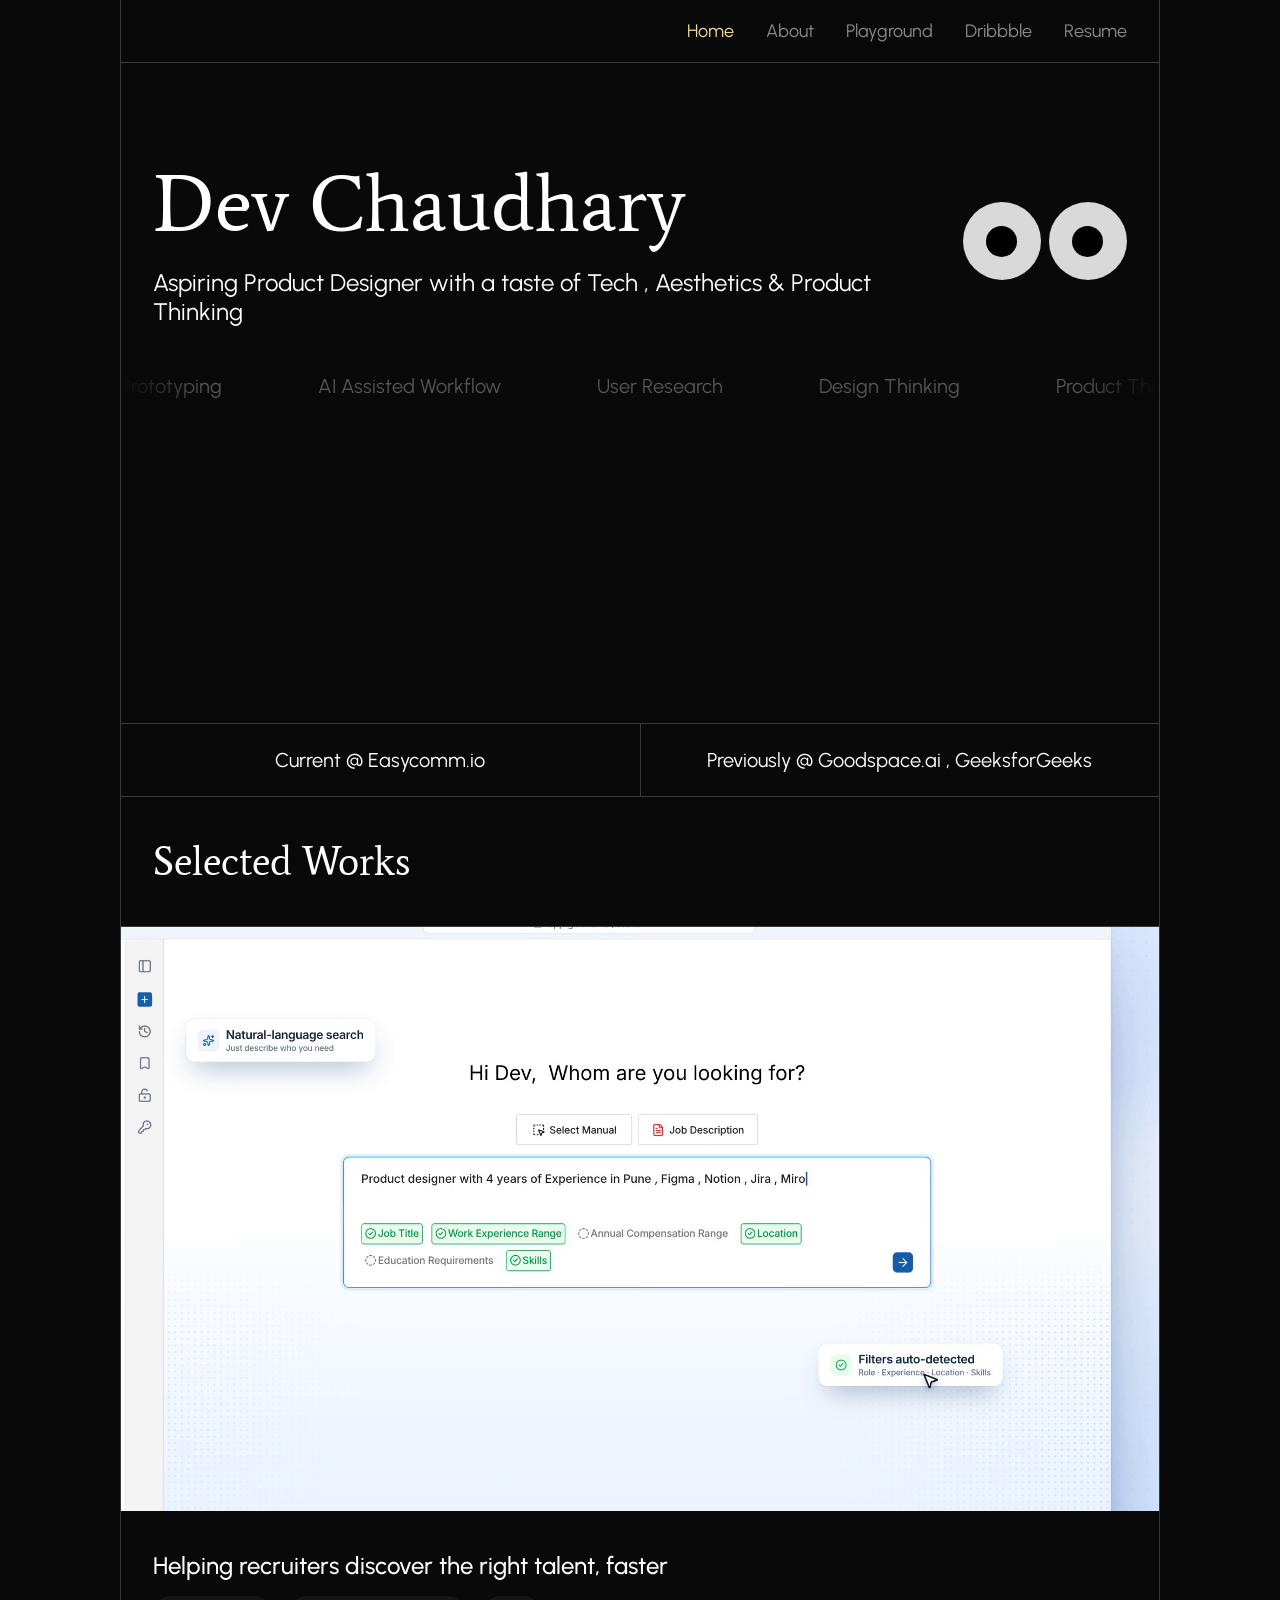
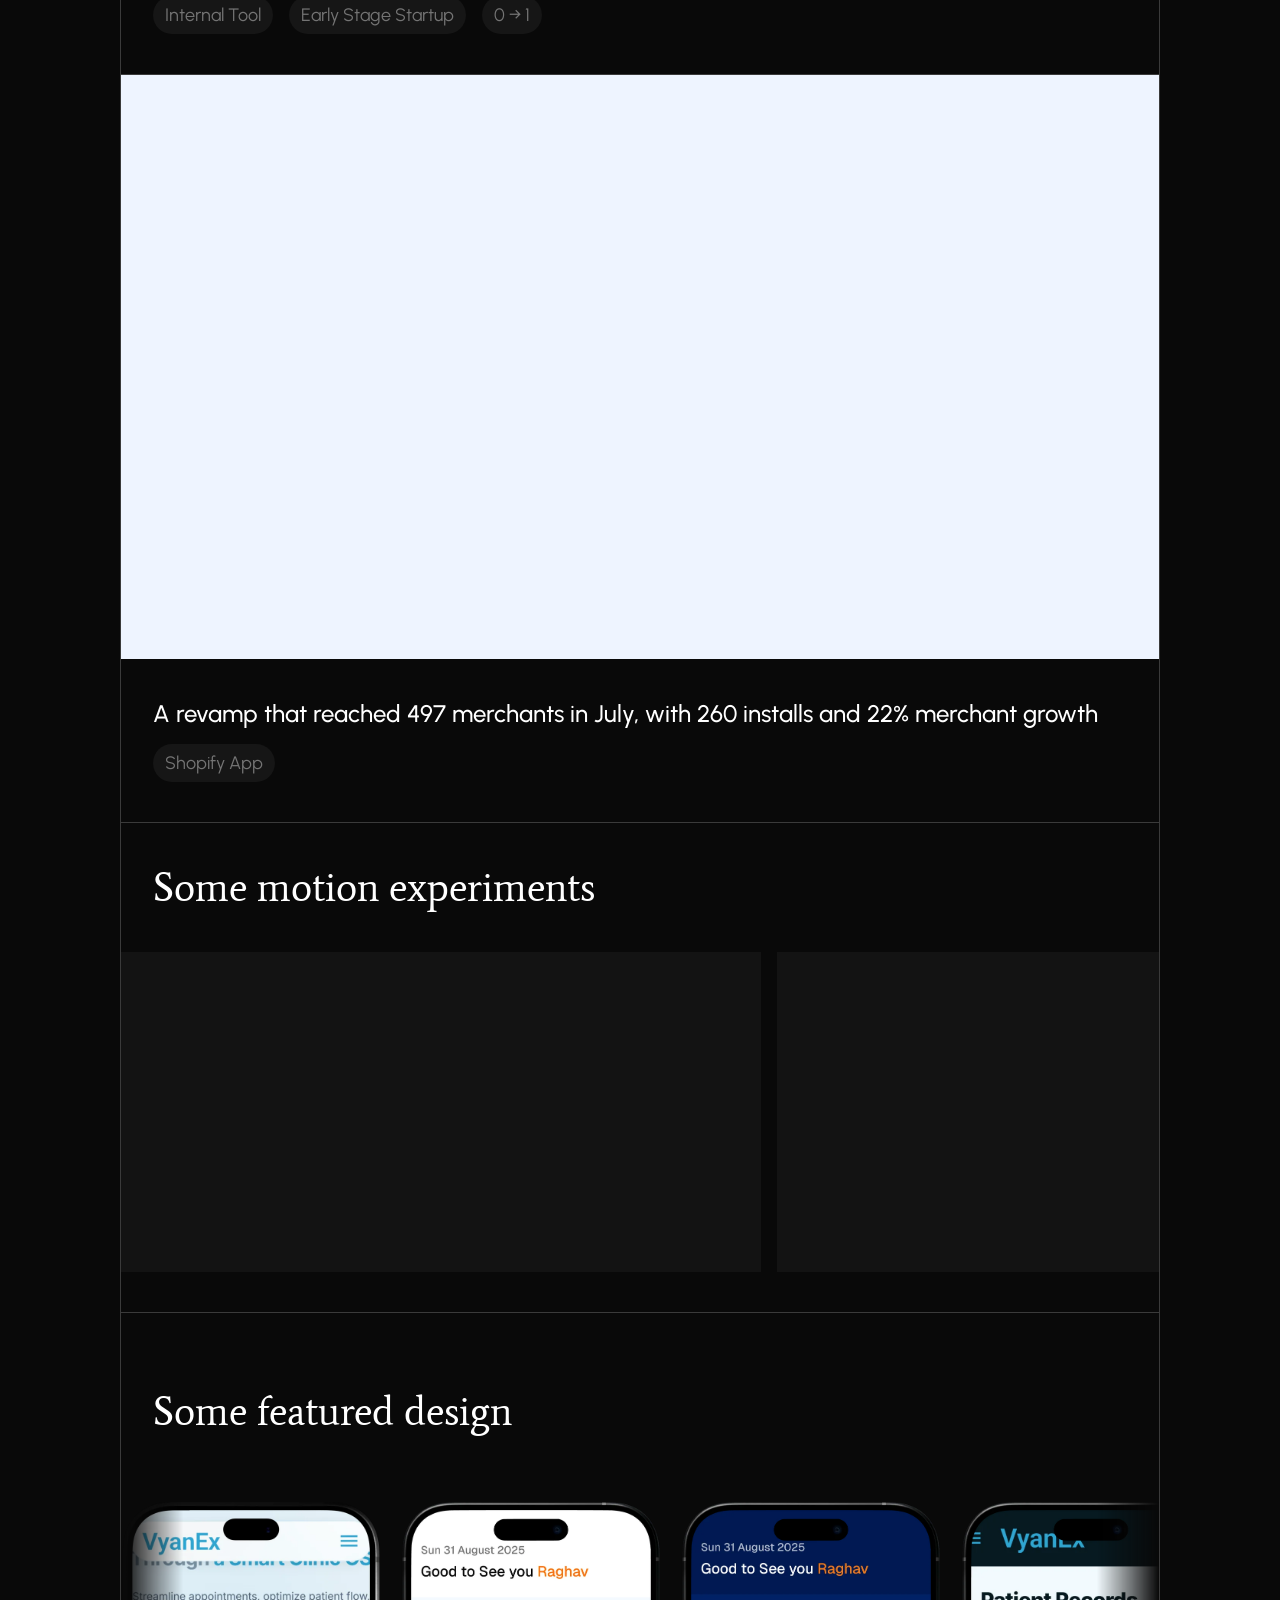
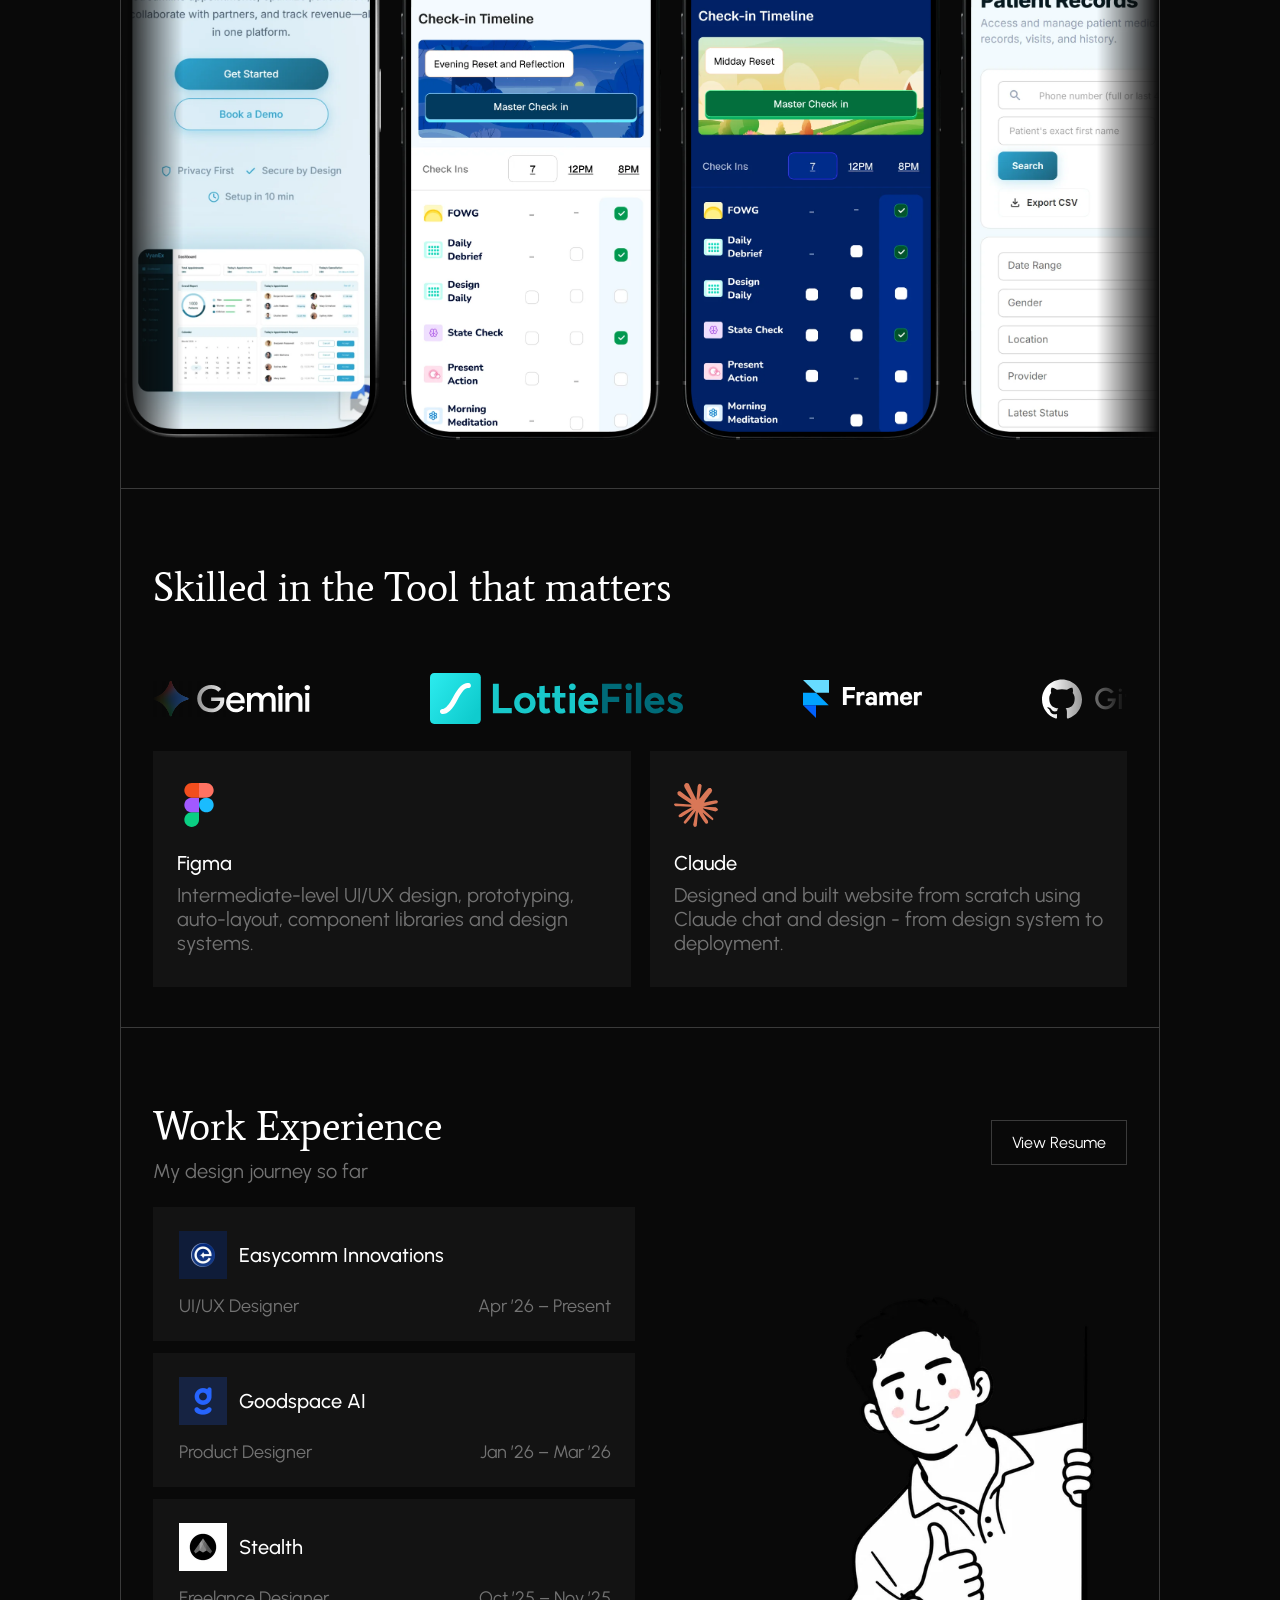
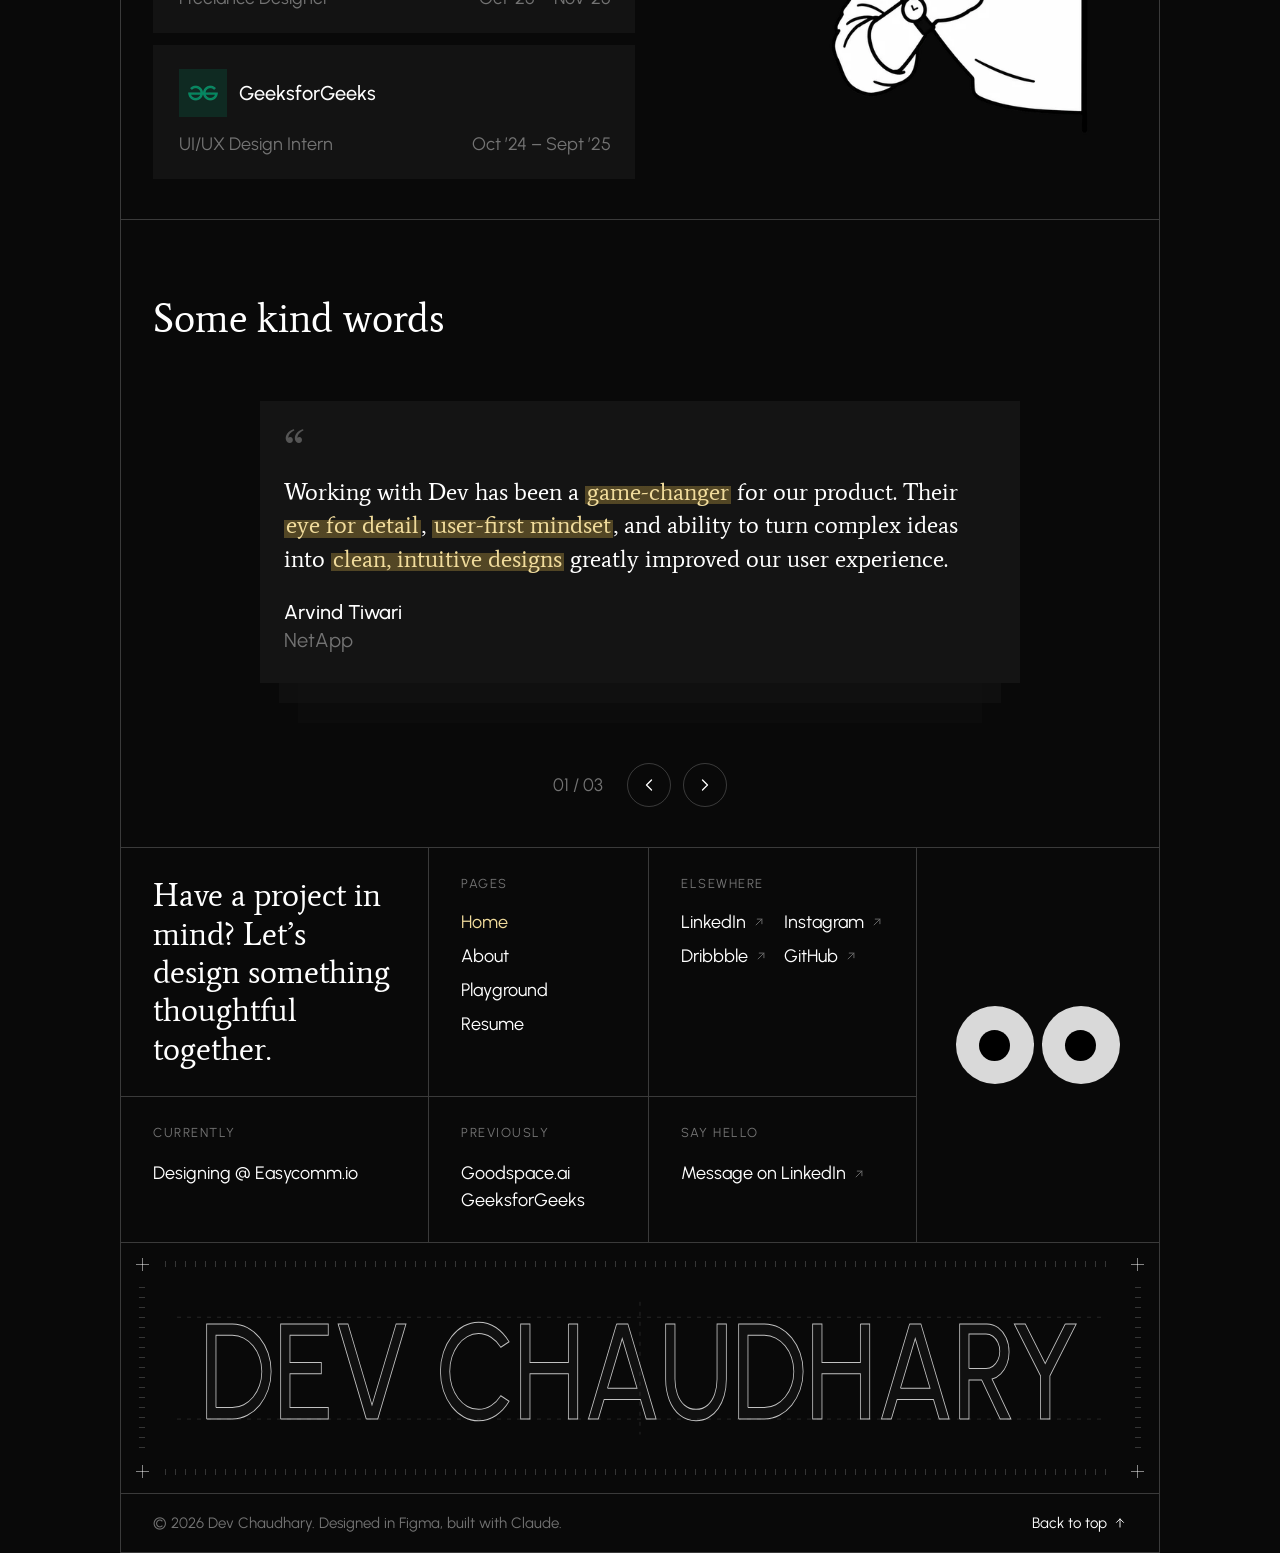
==== commit 2bf735a8: "Add Work Experience section to home Company cards (Easycomm, Goodspace, Stealth, GeeksforGeeks) in t" ====
--- a/index.html
+++ b/index.html
@@ -221,6 +221,61 @@
           </div>
         </section>
 
+        <section class="home-block home-work-exp">
+          <div class="home-work-exp-head">
+            <div>
+              <h2 class="home-heading">Work Experience</h2>
+              <p class="home-work-exp-sub">My design journey so far</p>
+            </div>
+            <a href="assets/resume/DevChaudhary2026.pdf#zoom=100" class="resume-link home-btn" target="_blank" rel="noopener">View Resume</a>
+          </div>
+          <div class="home-work-exp-body">
+            <ul class="home-jobs">
+              <li class="home-job">
+                <div class="home-job-head">
+                  <span class="home-job-logo home-job-logo--inset" style="background:rgba(11, 48, 129, 0.35)"><img src="assets/img/home/work/logo-easycomm.webp" width="48" height="48" alt="" /></span>
+                  <p class="home-job-company">Easycomm Innovations</p>
+                </div>
+                <div class="home-job-meta">
+                  <span>UI/UX Designer</span>
+                  <span>Apr ’26 – Present</span>
+                </div>
+              </li>
+              <li class="home-job">
+                <div class="home-job-head">
+                  <span class="home-job-logo" style="background:rgba(39, 99, 255, 0.2)"><img src="assets/img/home/work/logo-goodspace.webp" width="48" height="48" alt="" /></span>
+                  <p class="home-job-company">Goodspace AI</p>
+                </div>
+                <div class="home-job-meta">
+                  <span>Product Designer</span>
+                  <span>Jan ’26 – Mar ’26</span>
+                </div>
+              </li>
+              <li class="home-job">
+                <div class="home-job-head">
+                  <span class="home-job-logo" style="background:#ffffff"><img src="assets/img/home/work/logo-stealth.webp" width="48" height="48" alt="" /></span>
+                  <p class="home-job-company">Stealth</p>
+                </div>
+                <div class="home-job-meta">
+                  <span>Freelance Designer</span>
+                  <span>Oct ’25 – Nov ’25</span>
+                </div>
+              </li>
+              <li class="home-job">
+                <div class="home-job-head">
+                  <span class="home-job-logo" style="background:rgba(2, 136, 96, 0.2)"><img src="assets/img/home/work/logo-gfg.webp" width="48" height="48" alt="" /></span>
+                  <p class="home-job-company">GeeksforGeeks</p>
+                </div>
+                <div class="home-job-meta">
+                  <span>UI/UX Design Intern</span>
+                  <span>Oct ’24 – Sept ’25</span>
+                </div>
+              </li>
+            </ul>
+            <img class="home-work-exp-art" src="assets/img/home/work/illustration.webp" width="640" height="676" alt="" />
+          </div>
+        </section>
+
         <section class="home-block home-kind">
           <h2 class="home-heading">Some kind words</h2>
           <div class="home-kind-stack" id="kindStack" aria-roledescription="carousel" aria-label="Testimonials">
--- a/assets/css/style.css
+++ b/assets/css/style.css
@@ -2589,6 +2589,127 @@
   }
 }
 
+/* Work Experience: company cards (tool-card surface) + line-art illustration */
+.home-work-exp {
+  gap: 24px;
+  padding: 40px 32px;
+}
+
+.home-work-exp-head {
+  display: flex;
+  align-items: center;
+  justify-content: space-between;
+  gap: 24px;
+  padding: 34px 0 0;
+}
+
+.home-work-exp .home-heading {
+  padding: 0;
+}
+
+.home-work-exp-sub {
+  margin-top: 8px;
+  font-size: 20px;
+  color: #737373;
+}
+
+/* outlined button, same line + hover language as the testimonial arrows */
+.home-btn {
+  flex-shrink: 0;
+  padding: 12px 20px;
+  border: 1px solid var(--home-line);
+  font-size: 16px;
+  color: var(--text);
+  transition: background 0.2s ease, border-color 0.2s ease, color 0.2s ease;
+}
+
+.home-btn:hover {
+  background: rgba(255, 255, 255, 0.06);
+  border-color: rgba(255, 255, 255, 0.4);
+  color: var(--highlight);
+}
+
+.home-work-exp-body {
+  display: flex;
+  align-items: center;
+  gap: 32px;
+}
+
+.home-jobs {
+  flex: 1 0 0;
+  min-width: 0;
+  list-style: none;
+  margin: 0;
+  padding: 0;
+  display: flex;
+  flex-direction: column;
+  gap: 12px;
+}
+
+.home-job {
+  display: flex;
+  flex-direction: column;
+  gap: 16px;
+  padding: 24px;
+  background: rgba(255, 255, 255, 0.04);
+  border-left: 2px solid transparent;
+  transition: border-color 0.2s ease, background 0.2s ease;
+}
+
+.home-job:hover {
+  background: rgba(255, 255, 255, 0.06);
+  border-left-color: var(--highlight);
+}
+
+.home-job-head {
+  display: flex;
+  align-items: center;
+  gap: 12px;
+}
+
+.home-job-logo {
+  width: 48px;
+  height: 48px;
+  flex-shrink: 0;
+  overflow: hidden;
+  display: flex;
+  align-items: center;
+  justify-content: center;
+}
+
+.home-job-logo img {
+  width: 100%;
+  height: 100%;
+  object-fit: contain;
+}
+
+/* mark-only logos sit at 24px inside the tinted tile (as in Figma) */
+.home-job-logo--inset img {
+  width: 24px;
+  height: 24px;
+}
+
+.home-job-company {
+  font-size: 20px;
+  font-weight: 500;
+}
+
+.home-job-meta {
+  display: flex;
+  justify-content: space-between;
+  gap: 16px;
+  font-size: 18px;
+  color: #737373;
+}
+
+.home-work-exp-art {
+  flex: 1 0 0;
+  min-width: 0;
+  max-width: 460px;
+  height: auto;
+  margin: 0 auto;
+}
+
 @media (max-width: 1100px) {
   .home h1 {
     font-size: 64px;
@@ -2662,6 +2783,36 @@
   }
   .home-tools-grid {
     flex-direction: column;
+  }
+  .home-work-exp {
+    padding: 28px 20px;
+  }
+  .home-work-exp-head {
+    flex-direction: column;
+    align-items: flex-start;
+    padding-top: 0;
+  }
+  .home-work-exp-sub {
+    font-size: 17px;
+  }
+  .home-work-exp-body {
+    flex-direction: column-reverse;
+    align-items: stretch;
+  }
+  .home-jobs,
+  .home-work-exp-art {
+    flex: none;
+  }
+  .home-work-exp-art {
+    max-width: 220px;
+  }
+  .home-job {
+    padding: 20px;
+  }
+  .home-job-meta {
+    flex-direction: column;
+    gap: 4px;
+    font-size: 16px;
   }
   .home-footer-grid {
     grid-template-columns: 1fr;
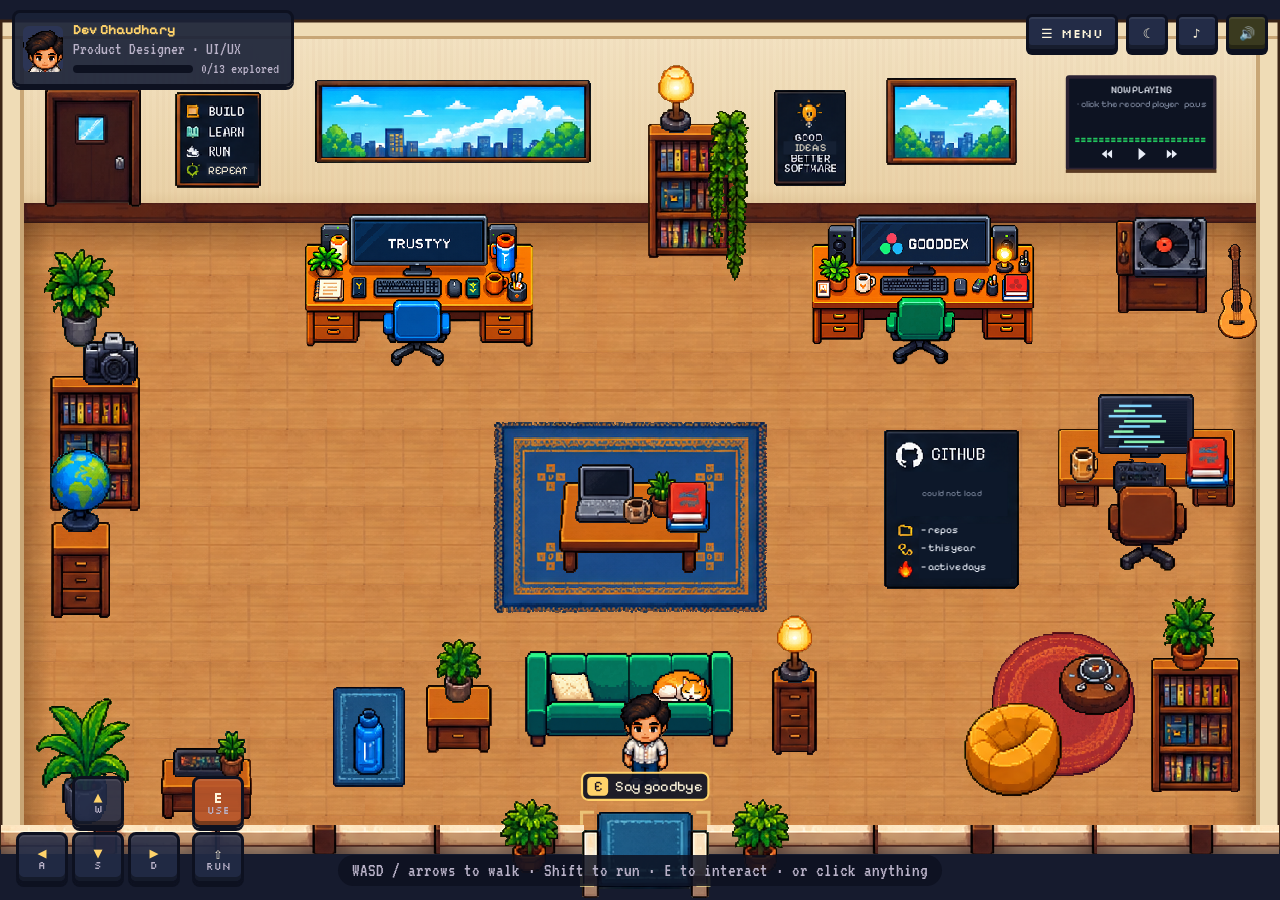
==== commit 383b9b6d: "Replace dark-design site with the Pixel Studio portfolio The walkable pixel-art studio is now the ho" ====
--- a/index.html
+++ b/index.html
@@ -1,388 +1,71 @@
-<!DOCTYPE html>
+<!doctype html>
 <html lang="en">
 <head>
-  <meta charset="UTF-8" />
-  <meta name="viewport" content="width=device-width, initial-scale=1.0" />
-  <title>Dev Chaudhary</title>
-  <link rel="preconnect" href="https://fonts.googleapis.com" />
-  <link rel="preconnect" href="https://fonts.gstatic.com" crossorigin />
-  <link rel="stylesheet" href="https://fonts.googleapis.com/css2?family=Average&family=Urbanist:wght@400;500&display=swap" />
-  <link rel="stylesheet" href="assets/css/style.css" />
+  <meta charset="utf-8">
+  <meta name="viewport" content="width=device-width, initial-scale=1, viewport-fit=cover">
+  <title>Pixel Studio · Portfolio</title>
+  <meta name="description" content="An interactive pixel-art studio portfolio. Walk around, click things, pet the cat.">
+  <link rel="preconnect" href="https://fonts.googleapis.com">
+  <link rel="preconnect" href="https://fonts.gstatic.com" crossorigin>
+  <link href="https://fonts.googleapis.com/css2?family=Pixelify+Sans:wght@400;600&family=Silkscreen&family=VT323&display=swap" rel="stylesheet">
+  <link rel="stylesheet" href="css/style.css">
 </head>
-<body class="home-page has-topnav">
-  <button class="mobile-menu-toggle" id="mobileMenuToggle" aria-label="Menu">
-    <svg width="24" height="24" viewBox="0 0 24 24" fill="none"><path d="M3 6h18M3 12h18M3 18h18" stroke="currentColor" stroke-width="1.5" stroke-linecap="round"/></svg>
-  </button>
-  <div class="mobile-menu-backdrop" id="mobileMenuBackdrop"></div>
-  <nav class="mobile-menu" id="mobileMenu">
-    <a href="index.html" class="active">Home</a>
-    <a href="about.html">About</a>
-    <a href="playground.html">Playground</a>
-    <a href="https://dribbble.com/DevChaudhary523" target="_blank" rel="noopener">Dribbble</a>
-    <a href="assets/resume/DevChaudhary2026.pdf#zoom=100" class="resume-link" target="_blank" rel="noopener">Resume</a>
-  </nav>
+<body>
+  <canvas id="game" tabindex="0" aria-label="Pixel studio — walk with WASD or arrow keys, press E to interact"></canvas>
 
-  <div class="page">
-    <div class="layout">
+  <!-- HUD -->
+  <div id="hud">
+    <div class="who">
+      <div class="avatar"></div>
+      <div class="who-text">
+        <b id="profile-name"></b>
+        <small id="profile-role"></small>
+        <div class="progress-row"><div class="progress"><div id="progress-bar"></div></div><small id="progress-text" class="progress-text"></small></div>
+      </div>
+    </div>
+    <div class="buttons">
+      <button class="pixel-btn" id="btn-menu" title="Quick menu (skip the walking)">☰ <span>Menu</span></button>
+      <button class="pixel-btn icon" id="btn-night" title="Night mode (N)">☾</button>
+      <button class="pixel-btn icon" id="btn-music" title="Music (M)">♪</button>
+      <button class="pixel-btn icon on" id="btn-sound" title="Sound effects">🔊</button>
+    </div>
+    <!-- on-screen controls: click/hold or touch; they also light up when the keyboard is used -->
+    <div id="pad" aria-label="Movement controls">
+      <div class="dpad">
+        <button class="up" data-key="w" aria-label="Walk up (W / ↑)"><span>▲</span><kbd>W</kbd></button>
+        <button class="left" data-key="a" aria-label="Walk left (A / ←)"><span>◀</span><kbd>A</kbd></button>
+        <button class="down" data-key="s" aria-label="Walk down (S / ↓)"><span>▼</span><kbd>S</kbd></button>
+        <button class="right" data-key="d" aria-label="Walk right (D / →)"><span>▶</span><kbd>D</kbd></button>
+      </div>
+      <div class="actions">
+        <button class="act" id="pad-e" data-key="e" aria-label="Interact (E)">E<small>use</small></button>
+        <button class="run" data-key="shift" aria-label="Hold to run (Shift)">⇧<small>run</small></button>
+      </div>
+    </div>
+    <div id="hint">WASD / arrows to walk · Shift to run · E to interact · or click anything</div>
+  </div>
 
-      <main class="home">
-        <nav class="site-topnav">
-          <a href="index.html" class="active">Home</a>
-          <a href="about.html">About</a>
-          <a href="playground.html">Playground</a>
-          <a href="https://dribbble.com/DevChaudhary523" target="_blank" rel="noopener">Dribbble</a>
-          <a href="assets/resume/DevChaudhary2026.pdf#zoom=100" class="resume-link" target="_blank" rel="noopener">Resume</a>
-        </nav>
-
-        <section class="home-hero">
-          <div class="home-hero-top">
-            <div class="home-hero-text">
-              <h1>Dev Chaudhary</h1>
-              <p>Aspiring Product Designer with a taste of Tech , Aesthetics &amp; Product Thinking</p>
-            </div>
-            <svg class="home-hero-eyes js-eyes" id="heroEyes" width="164" height="78" viewBox="0 0 164 78.0139" fill="none" aria-hidden="true">
-              <g class="eye">
-                <circle cx="39.0069" cy="39.0069" r="39.0069" fill="#D9D9D9" />
-                <circle class="pupil" cx="38.5" cy="39.5" r="15.5" fill="black" />
-              </g>
-              <g class="eye">
-                <circle cx="124.993" cy="39.0069" r="39.0069" fill="#D9D9D9" />
-                <circle class="pupil" cx="124.5" cy="39.5" r="15.5" fill="black" />
-              </g>
-            </svg>
-          </div>
-
-          <div class="home-skills">
-            <ul class="home-skills-track">
-              <li>Prototyping</li>
-              <li>AI Assisted Workflow</li>
-              <li>User Research</li>
-              <li>Design Thinking</li>
-              <li>Product Thinking</li>
-              <li aria-hidden="true">Prototyping</li>
-              <li aria-hidden="true">AI Assisted Workflow</li>
-              <li aria-hidden="true">User Research</li>
-              <li aria-hidden="true">Design Thinking</li>
-              <li aria-hidden="true">Product Thinking</li>
-            </ul>
-          </div>
-
-          <div class="home-github">
-            <div class="github-graph" id="githubGraph"></div>
-          </div>
-
-          <div class="home-roles">
-            <p>Current @ Easycomm.io</p>
-            <p>Previously @ Goodspace.ai , GeeksforGeeks</p>
-          </div>
-        </section>
-
-        <section class="home-block">
-          <h2 class="home-heading">Selected Works</h2>
-          <article class="home-work">
-            <div class="home-work-media">
-              <video src="assets/media/goodex-showcase.mp4" poster="assets/img/home/goodex-thumbnail.png" autoplay muted loop playsinline preload="metadata" aria-label="Goodex — AI-powered candidate search"></video>
-            </div>
-            <div class="home-work-body">
-              <p class="home-work-title">Helping recruiters discover the right talent, faster</p>
-              <div class="home-work-tags">
-                <span>Internal Tool</span>
-                <span>Early Stage Startup</span>
-                <span>0 → 1</span>
-              </div>
-            </div>
-          </article>
-          <article class="home-work">
-            <div class="home-work-media">
-              <video src="assets/media/trustyy-showcase.mp4" autoplay muted loop playsinline preload="metadata" aria-label="Trustyy Reviews — Shopify app revamp"></video>
-            </div>
-            <div class="home-work-body">
-              <p class="home-work-title">A revamp that reached 497 merchants in July, with 260 installs and 22% merchant growth</p>
-              <div class="home-work-tags">
-                <span>Shopify App</span>
-              </div>
-            </div>
-          </article>
-        </section>
-
-        <section class="home-block home-experiments">
-          <h2 class="home-heading">Some motion experiments</h2>
-          <div class="home-experiments-ticker" id="experimentsTicker">
-            <ul class="home-experiments-track">
-              <li><video src="assets/media/experiments/exp-01.mp4" autoplay muted loop playsinline preload="metadata"></video></li>
-              <li><video src="assets/media/experiments/exp-02.mp4" autoplay muted loop playsinline preload="metadata"></video></li>
-              <li><video src="assets/media/experiments/exp-03.mp4" autoplay muted loop playsinline preload="metadata"></video></li>
-              <li><video src="assets/media/experiments/exp-04.mp4" autoplay muted loop playsinline preload="metadata"></video></li>
-              <li><video src="assets/media/experiments/exp-05.mp4" autoplay muted loop playsinline preload="metadata"></video></li>
-              <li aria-hidden="true"><video src="assets/media/experiments/exp-01.mp4" autoplay muted loop playsinline preload="metadata"></video></li>
-              <li aria-hidden="true"><video src="assets/media/experiments/exp-02.mp4" autoplay muted loop playsinline preload="metadata"></video></li>
-              <li aria-hidden="true"><video src="assets/media/experiments/exp-03.mp4" autoplay muted loop playsinline preload="metadata"></video></li>
-              <li aria-hidden="true"><video src="assets/media/experiments/exp-04.mp4" autoplay muted loop playsinline preload="metadata"></video></li>
-              <li aria-hidden="true"><video src="assets/media/experiments/exp-05.mp4" autoplay muted loop playsinline preload="metadata"></video></li>
-            </ul>
-          </div>
-        </section>
-
-        <section class="home-block home-featured">
-          <h2 class="home-heading">Some featured design</h2>
-          <div class="home-featured-row">
-            <div class="home-featured-track">
-              <div class="home-phone home-phone--pro">
-                <img class="home-phone-frame" src="assets/img/home/featured/frame-pro.webp" alt="" />
-                <img class="home-phone-screen" src="assets/img/home/featured/screen-1.webp" alt="VyanEx app screen" />
-              </div>
-              <div class="home-phone">
-                <img class="home-phone-frame" src="assets/img/home/featured/frame.webp" alt="" />
-                <img class="home-phone-screen" src="assets/img/home/featured/screen-5.webp" alt="Check-in app screen" />
-              </div>
-              <div class="home-phone">
-                <img class="home-phone-frame" src="assets/img/home/featured/frame.webp" alt="" />
-                <img class="home-phone-screen" src="assets/img/home/featured/screen-6.webp" alt="Check-in app screen" />
-              </div>
-              <div class="home-phone">
-                <img class="home-phone-frame" src="assets/img/home/featured/frame.webp" alt="" />
-                <img class="home-phone-screen" src="assets/img/home/featured/screen-2.webp" alt="VyanEx app screen" />
-              </div>
-              <div class="home-phone">
-                <img class="home-phone-frame" src="assets/img/home/featured/frame.webp" alt="" />
-                <img class="home-phone-screen" src="assets/img/home/featured/screen-7.webp" alt="Check-in app screen" />
-              </div>
-              <div class="home-phone">
-                <img class="home-phone-frame" src="assets/img/home/featured/frame.webp" alt="" />
-                <img class="home-phone-screen" src="assets/img/home/featured/screen-3.webp" alt="VyanEx app screen" />
-              </div>
-              <div class="home-phone">
-                <img class="home-phone-frame" src="assets/img/home/featured/frame.webp" alt="" />
-                <img class="home-phone-screen" src="assets/img/home/featured/screen-4.webp" alt="VyanEx app screen" />
-              </div>
-              <div aria-hidden="true" class="home-phone home-phone--pro">
-                <img class="home-phone-frame" src="assets/img/home/featured/frame-pro.webp" alt="" />
-                <img class="home-phone-screen" src="assets/img/home/featured/screen-1.webp" alt="" />
-              </div>
-              <div aria-hidden="true" class="home-phone">
-                <img class="home-phone-frame" src="assets/img/home/featured/frame.webp" alt="" />
-                <img class="home-phone-screen" src="assets/img/home/featured/screen-5.webp" alt="" />
-              </div>
-              <div aria-hidden="true" class="home-phone">
-                <img class="home-phone-frame" src="assets/img/home/featured/frame.webp" alt="" />
-                <img class="home-phone-screen" src="assets/img/home/featured/screen-6.webp" alt="" />
-              </div>
-              <div aria-hidden="true" class="home-phone">
-                <img class="home-phone-frame" src="assets/img/home/featured/frame.webp" alt="" />
-                <img class="home-phone-screen" src="assets/img/home/featured/screen-2.webp" alt="" />
-              </div>
-              <div aria-hidden="true" class="home-phone">
-                <img class="home-phone-frame" src="assets/img/home/featured/frame.webp" alt="" />
-                <img class="home-phone-screen" src="assets/img/home/featured/screen-7.webp" alt="" />
-              </div>
-              <div aria-hidden="true" class="home-phone">
-                <img class="home-phone-frame" src="assets/img/home/featured/frame.webp" alt="" />
-                <img class="home-phone-screen" src="assets/img/home/featured/screen-3.webp" alt="" />
-              </div>
-              <div aria-hidden="true" class="home-phone">
-                <img class="home-phone-frame" src="assets/img/home/featured/frame.webp" alt="" />
-                <img class="home-phone-screen" src="assets/img/home/featured/screen-4.webp" alt="" />
-              </div>
-            </div>
-          </div>
-        </section>
-
-        <section class="home-block home-tools">
-          <h2 class="home-heading">Skilled in the Tool that matters</h2>
-          <div class="home-logos">
-            <ul class="home-logos-track">
-              <li><img src="assets/img/home/tool-gemini.svg" width="157" height="36" alt="Gemini" /></li>
-              <li><img src="assets/img/home/tool-lottiefiles.svg" width="253" height="51" alt="LottieFiles" /></li>
-              <li><img src="assets/img/home/tool-framer.svg" width="119" height="38" alt="Framer" /></li>
-              <li class="home-logo-lockup"><img src="assets/img/home/tool-github.svg" width="40" height="40" alt="" /><span>GitHub</span></li>
-              <li><img src="assets/img/home/tool-vscode.svg" width="125" height="57" alt="Visual Studio Code" /></li>
-              <li aria-hidden="true"><img src="assets/img/home/tool-gemini.svg" width="157" height="36" alt="" /></li>
-              <li aria-hidden="true"><img src="assets/img/home/tool-lottiefiles.svg" width="253" height="51" alt="" /></li>
-              <li aria-hidden="true"><img src="assets/img/home/tool-framer.svg" width="119" height="38" alt="" /></li>
-              <li aria-hidden="true" class="home-logo-lockup"><img src="assets/img/home/tool-github.svg" width="40" height="40" alt="" /><span>GitHub</span></li>
-              <li aria-hidden="true"><img src="assets/img/home/tool-vscode.svg" width="125" height="57" alt="" /></li>
-            </ul>
-          </div>
-          <div class="home-tools-grid">
-            <div class="home-tool">
-              <img src="assets/img/home/figma-logo.svg" width="44" height="44" alt="" />
-              <div>
-                <p class="home-tool-name">Figma</p>
-                <p class="home-tool-desc">Intermediate-level UI/UX design, prototyping, auto-layout, component libraries and design systems.</p>
-              </div>
-            </div>
-            <div class="home-tool">
-              <img src="assets/img/home/claude-logo.svg" width="44" height="44" alt="" />
-              <div>
-                <p class="home-tool-name">Claude</p>
-                <p class="home-tool-desc">Designed and built website from scratch using Claude chat and design - from design system to deployment.</p>
-              </div>
-            </div>
-          </div>
-        </section>
-
-        <section class="home-block home-work-exp">
-          <div class="home-work-exp-head">
-            <div>
-              <h2 class="home-heading">Work Experience</h2>
-              <p class="home-work-exp-sub">My design journey so far</p>
-            </div>
-            <a href="assets/resume/DevChaudhary2026.pdf#zoom=100" class="resume-link home-btn" target="_blank" rel="noopener">View Resume</a>
-          </div>
-          <div class="home-work-exp-body">
-            <ul class="home-jobs">
-              <li class="home-job">
-                <div class="home-job-head">
-                  <span class="home-job-logo home-job-logo--inset" style="background:rgba(11, 48, 129, 0.35)"><img src="assets/img/home/work/logo-easycomm.webp" width="48" height="48" alt="" /></span>
-                  <p class="home-job-company">Easycomm Innovations</p>
-                </div>
-                <div class="home-job-meta">
-                  <span>UI/UX Designer</span>
-                  <span>Apr ’26 – Present</span>
-                </div>
-              </li>
-              <li class="home-job">
-                <div class="home-job-head">
-                  <span class="home-job-logo" style="background:rgba(39, 99, 255, 0.2)"><img src="assets/img/home/work/logo-goodspace.webp" width="48" height="48" alt="" /></span>
-                  <p class="home-job-company">Goodspace AI</p>
-                </div>
-                <div class="home-job-meta">
-                  <span>Product Designer</span>
-                  <span>Jan ’26 – Mar ’26</span>
-                </div>
-              </li>
-              <li class="home-job">
-                <div class="home-job-head">
-                  <span class="home-job-logo" style="background:#ffffff"><img src="assets/img/home/work/logo-stealth.webp" width="48" height="48" alt="" /></span>
-                  <p class="home-job-company">Stealth</p>
-                </div>
-                <div class="home-job-meta">
-                  <span>Freelance Designer</span>
-                  <span>Oct ’25 – Nov ’25</span>
-                </div>
-              </li>
-              <li class="home-job">
-                <div class="home-job-head">
-                  <span class="home-job-logo" style="background:rgba(2, 136, 96, 0.2)"><img src="assets/img/home/work/logo-gfg.webp" width="48" height="48" alt="" /></span>
-                  <p class="home-job-company">GeeksforGeeks</p>
-                </div>
-                <div class="home-job-meta">
-                  <span>UI/UX Design Intern</span>
-                  <span>Oct ’24 – Sept ’25</span>
-                </div>
-              </li>
-            </ul>
-            <img class="home-work-exp-art" src="assets/img/home/work/illustration.webp" width="640" height="676" alt="" />
-          </div>
-        </section>
-
-        <section class="home-block home-kind">
-          <h2 class="home-heading">Some kind words</h2>
-          <div class="home-kind-stack" id="kindStack" aria-roledescription="carousel" aria-label="Testimonials">
-            <figure class="home-kind-card" aria-roledescription="slide">
-              <blockquote>Working with Dev has been a <mark style="--i:0">game-changer</mark> for our product. Their <mark style="--i:1">eye for detail</mark>, <mark style="--i:2">user-first mindset</mark>, and ability to turn complex ideas into <mark style="--i:3">clean, intuitive designs</mark> greatly improved our user experience.</blockquote>
-              <figcaption><span class="home-kind-name">Arvind Tiwari</span><span class="home-kind-company">NetApp</span></figcaption>
-            </figure>
-            <figure class="home-kind-card" aria-roledescription="slide">
-              <blockquote>Dev is a <mark style="--i:0">highly reliable and creative</mark> teammate. He brings <mark style="--i:1">strong UI/UX expertise</mark> to the table and always ensures that designs are not only <mark style="--i:2">visually appealing</mark> but also <mark style="--i:3">user-friendly</mark>.</blockquote>
-              <figcaption><span class="home-kind-name">Ashutosh Patel</span><span class="home-kind-company">NuageBiz Tech</span></figcaption>
-            </figure>
-            <figure class="home-kind-card" aria-roledescription="slide">
-              <blockquote>Dev is a <mark style="--i:0">pleasure to work with</mark>. While working with us he showed the ability to <mark style="--i:1">think outside the box</mark> and handle unforeseen challenges with <mark style="--i:2">creative solutions</mark>. He helped us bring our ideas to reality.</blockquote>
-              <figcaption><span class="home-kind-name">Santosh Yadav</span><span class="home-kind-company">Anubit Solutions</span></figcaption>
-            </figure>
-          </div>
-          <div class="home-kind-controls">
-            <span class="home-kind-count" id="kindCount" aria-live="polite">01 / 03</span>
-            <div class="home-kind-arrows">
-              <button type="button" id="kindPrev" aria-label="Previous testimonial"><svg width="20" height="20" viewBox="0 0 24 24" fill="none"><path d="M15 18l-6-6 6-6" stroke="currentColor" stroke-width="1.5" stroke-linecap="round" stroke-linejoin="round"/></svg></button>
-              <button type="button" id="kindNext" aria-label="Next testimonial"><svg width="20" height="20" viewBox="0 0 24 24" fill="none"><path d="M9 6l6 6-6 6" stroke="currentColor" stroke-width="1.5" stroke-linecap="round" stroke-linejoin="round"/></svg></button>
-            </div>
-          </div>
-        </section>
-
-        <footer class="home-footer">
-          <div class="home-footer-grid">
-            <div class="home-footer-cell home-footer-statement">
-              <p>Have a project in mind? Let&rsquo;s design something thoughtful together.</p>
-            </div>
-            <div class="home-footer-cell">
-              <p class="home-footer-label">Pages</p>
-              <nav class="home-footer-links">
-                <a href="index.html" class="active">Home</a>
-                <a href="about.html">About</a>
-                <a href="playground.html">Playground</a>
-                <a href="assets/resume/DevChaudhary2026.pdf#zoom=100" class="resume-link" target="_blank" rel="noopener">Resume</a>
-              </nav>
-            </div>
-            <div class="home-footer-cell">
-              <p class="home-footer-label">Elsewhere</p>
-              <nav class="home-footer-links home-footer-links--2col">
-                <a href="https://www.linkedin.com/in/dev-chaudhary-7983a822a" target="_blank" rel="noopener">LinkedIn <svg width="14" height="14" viewBox="0 0 24 24" fill="none" aria-hidden="true"><path d="M7 17L17 7M9 7h8v8" stroke="currentColor" stroke-width="1.6" stroke-linecap="round" stroke-linejoin="round"/></svg></a>
-                <a href="https://www.instagram.com/iamdc5203/" target="_blank" rel="noopener">Instagram <svg width="14" height="14" viewBox="0 0 24 24" fill="none" aria-hidden="true"><path d="M7 17L17 7M9 7h8v8" stroke="currentColor" stroke-width="1.6" stroke-linecap="round" stroke-linejoin="round"/></svg></a>
-                <a href="https://dribbble.com/DevChaudhary523" target="_blank" rel="noopener">Dribbble <svg width="14" height="14" viewBox="0 0 24 24" fill="none" aria-hidden="true"><path d="M7 17L17 7M9 7h8v8" stroke="currentColor" stroke-width="1.6" stroke-linecap="round" stroke-linejoin="round"/></svg></a>
-                <a href="https://github.com/DEV1033" target="_blank" rel="noopener">GitHub <svg width="14" height="14" viewBox="0 0 24 24" fill="none" aria-hidden="true"><path d="M7 17L17 7M9 7h8v8" stroke="currentColor" stroke-width="1.6" stroke-linecap="round" stroke-linejoin="round"/></svg></a>
-              </nav>
-            </div>
-            <div class="home-footer-cell home-footer-mark">
-              <svg class="home-hero-eyes home-footer-eyes js-eyes" width="164" height="78" viewBox="0 0 164 78.0139" fill="none" aria-hidden="true">
-                <g class="eye">
-                  <circle cx="39.0069" cy="39.0069" r="39.0069" fill="#D9D9D9" />
-                  <circle class="pupil" cx="38.5" cy="39.5" r="15.5" fill="black" />
-                </g>
-                <g class="eye">
-                  <circle cx="124.993" cy="39.0069" r="39.0069" fill="#D9D9D9" />
-                  <circle class="pupil" cx="124.5" cy="39.5" r="15.5" fill="black" />
-                </g>
-              </svg>
-            </div>
-
-            <div class="home-footer-cell">
-              <p class="home-footer-label">Currently</p>
-              <p class="home-footer-value">Designing @ <a href="https://easycomm.io" target="_blank" rel="noopener">Easycomm.io</a></p>
-            </div>
-            <div class="home-footer-cell">
-              <p class="home-footer-label">Previously</p>
-              <p class="home-footer-value">Goodspace.ai<br />GeeksforGeeks</p>
-            </div>
-            <div class="home-footer-cell">
-              <p class="home-footer-label">Say hello</p>
-              <p class="home-footer-value"><a href="https://www.linkedin.com/in/dev-chaudhary-7983a822a" target="_blank" rel="noopener">Message on LinkedIn <svg width="14" height="14" viewBox="0 0 24 24" fill="none" aria-hidden="true"><path d="M7 17L17 7M9 7h8v8" stroke="currentColor" stroke-width="1.6" stroke-linecap="round" stroke-linejoin="round"/></svg></a></p>
-            </div>
-          </div>
-
-          <div class="home-footer-blueprint" id="footerBlueprint">
-            <span class="bp-cross bp-cross--tl"></span><span class="bp-cross bp-cross--tr"></span>
-            <span class="bp-cross bp-cross--bl"></span><span class="bp-cross bp-cross--br"></span>
-            <svg class="home-footer-name" viewBox="0 0 1200 200" role="img" aria-label="Dev Chaudhary">
-              <g class="bp-guides">
-                <line x1="0" y1="34" x2="1200" y2="34" />
-                <line x1="0" y1="166" x2="1200" y2="166" />
-                <line x1="600" y1="14" x2="600" y2="186" />
-              </g>
-              <text x="600" y="166" text-anchor="middle" textLength="1140" lengthAdjust="spacingAndGlyphs">DEV CHAUDHARY</text>
-            </svg>
-          </div>
-
-          <div class="home-footer-bar">
-            <p>&copy; 2026 Dev Chaudhary. Designed in Figma, built with Claude.</p>
-            <a href="#" class="home-footer-top">Back to top <svg width="14" height="14" viewBox="0 0 24 24" fill="none" aria-hidden="true"><path d="M12 19V5M6 11l6-6 6 6" stroke="currentColor" stroke-width="1.6" stroke-linecap="round" stroke-linejoin="round"/></svg></a>
-          </div>
-        </footer>
-      </main>
+  <!-- quick menu -->
+  <div id="menu" class="modal" hidden>
+    <div class="sheet">
+      <header><span class="icon">☰</span><div><h2>Quick menu</h2><small>In a hurry? Pick a spot and I'll walk there.</small></div><button class="close" aria-label="Close">✕</button></header>
+      <div class="menu-list"></div>
     </div>
   </div>
 
-  <div class="resume-sidebar-backdrop" id="resumeSidebarBackdrop"></div>
-  <aside class="resume-sidebar" id="resumeSidebar">
-    <div class="resume-sidebar-bar">
-      <a href="assets/resume/DevChaudhary2026.pdf#zoom=100" target="_blank" rel="noopener">Open in new tab</a>
-      <button class="resume-sidebar-close" id="resumeSidebarClose" aria-label="Close"></button>
+  <!-- content panel -->
+  <div id="panel" class="modal" hidden>
+    <div class="sheet" role="dialog" aria-modal="true">
+      <button class="close" aria-label="Close">✕</button>
+      <div id="panel-body"></div>
     </div>
-    <iframe class="resume-sidebar-frame" id="resumeSidebarFrame" title="Resume"></iframe>
-  </aside>
+  </div>
 
-  <script src="assets/js/utils.js"></script>
-  <script src="assets/js/home.js"></script>
+  <div id="toasts"></div>
+
+  <script src="assets/sprites.js"></script>
+  <script src="js/content.js"></script>
+  <script src="js/world.js"></script>
+  <script src="js/game.js"></script>
 </body>
 </html>
--- a/css/style.css
+++ b/css/style.css
@@ -0,0 +1,185 @@
+:root {
+  --ink: #fff6dc;
+  --muted: #b9b2c8;
+  --night: #161b2e;
+  --panel: #1b2238;
+  --panel-2: #232c47;
+  --wood: #8b5a2b;
+  --wood-dark: #4a2d16;
+  --gold: #ffd36a;
+  --green: #5ee08a;
+  --pink: #ff5d7a;
+  --font-head: 'Silkscreen', 'Pixelify Sans', monospace;
+  --font-body: 'VT323', 'Pixelify Sans', monospace;
+}
+
+* { box-sizing: border-box; }
+html, body { margin: 0; height: 100%; overflow: hidden; background: var(--night); color: var(--ink); font-family: var(--font-body); }
+canvas#game { display: block; outline: none; image-rendering: pixelated; touch-action: none; }
+button { font: inherit; color: inherit; }
+kbd { font-family: var(--font-head); font-size: 11px; background: #2c3555; border: 2px solid #4b5680; border-bottom-width: 4px; border-radius: 4px; padding: 1px 6px; color: var(--ink); }
+
+/* pixel button */
+.pixel-btn {
+  font-family: var(--font-head); font-size: 13px; letter-spacing: .5px;
+  background: var(--panel-2); color: var(--ink); cursor: pointer;
+  border: 3px solid #0d1120; border-radius: 6px; padding: 8px 12px;
+  box-shadow: inset 0 -4px 0 rgba(0,0,0,.35), inset 0 2px 0 rgba(255,255,255,.08), 0 3px 0 #0d1120;
+  transition: transform .08s, background .15s;
+}
+.pixel-btn:hover { background: #2e3a5e; }
+.pixel-btn:active { transform: translateY(2px); box-shadow: inset 0 -2px 0 rgba(0,0,0,.35), 0 1px 0 #0d1120; }
+.pixel-btn.icon { width: 42px; padding: 8px 0; }
+.pixel-btn.on { background: #3a3a1f; color: var(--gold); }
+.pixel-btn:focus-visible, .menu-list button:focus-visible, .links a:focus-visible { outline: 3px solid var(--gold); outline-offset: 2px; }
+
+/* HUD */
+#hud { position: fixed; inset: 0; pointer-events: none; opacity: 0; transition: opacity .6s .4s; z-index: 5; }
+#hud.show { opacity: 1; }
+#hud > * { pointer-events: auto; }
+.who {
+  position: absolute; top: 10px; left: 12px; display: flex; gap: 10px; align-items: center;
+  background: rgba(27,34,56,.92); border: 3px solid #0d1120; border-radius: 8px; padding: 8px 12px 8px 8px;
+  box-shadow: 0 3px 0 #0d1120; max-width: calc(100vw - 24px);
+}
+.avatar { width: 40px; height: 46px; border-radius: 6px; background: #2c3555 url('../assets/sprites.png') no-repeat; image-rendering: pixelated; flex: none; }
+.who b { font-family: var(--font-head); font-size: 14px; display: block; color: var(--gold); }
+.who small { font-size: 17px; color: var(--muted); display: block; line-height: 1; margin-top: 2px; }
+.progress-row { display: flex; align-items: center; gap: 8px; margin-top: 4px; }
+.progress { height: 8px; width: 120px; background: #0d1120; border-radius: 4px; overflow: hidden; flex: none; }
+#progress-bar { height: 100%; width: 0; background: linear-gradient(90deg, var(--green), var(--gold)); transition: width .5s; }
+.progress-text { font-size: 15px !important; margin: 0 !important; }
+.buttons { position: absolute; top: 14px; right: 12px; display: flex; gap: 8px; }
+#hint {
+  position: absolute; bottom: 14px; left: 50%; transform: translateX(-50%); white-space: nowrap;
+  background: rgba(13,17,32,.85); padding: 6px 14px; border-radius: 20px; font-size: 19px; color: var(--muted);
+  transition: opacity 1s; max-width: calc(100vw - 24px); overflow: hidden; text-overflow: ellipsis;
+}
+#hint.fade { opacity: 0; }
+
+/* on-screen control pad */
+#pad { position: absolute; left: 16px; bottom: 16px; display: flex; align-items: flex-end; gap: 12px; user-select: none; -webkit-user-select: none; touch-action: none; }
+#pad button {
+  width: 52px; height: 52px; display: grid; place-items: center; align-content: center; gap: 1px; padding: 0; cursor: pointer;
+  background: rgba(35,44,71,.88); color: var(--ink); border: 3px solid #0d1120; border-radius: 8px;
+  box-shadow: inset 0 -4px 0 rgba(0,0,0,.35), inset 0 2px 0 rgba(255,255,255,.08), 0 3px 0 #0d1120;
+  font-family: var(--font-head); font-size: 16px; line-height: 1; transition: transform .06s, background .1s;
+  -webkit-tap-highlight-color: transparent;
+}
+#pad button span { font-size: 15px; color: var(--gold); }
+#pad button kbd, #pad button small { font-family: var(--font-head); font-size: 10px; background: none; border: 0; padding: 0; color: var(--muted); }
+#pad button:hover { background: rgba(46,58,94,.95); }
+#pad button.pressed { transform: translateY(2px); background: #3a3a1f; box-shadow: inset 0 -2px 0 rgba(0,0,0,.35), 0 1px 0 #0d1120; }
+#pad button.pressed span, #pad button.pressed kbd { color: var(--ink); }
+.dpad { display: grid; grid-template-columns: repeat(3, 52px); grid-template-rows: repeat(2, 52px); gap: 4px; }
+.dpad .up { grid-column: 2; grid-row: 1; }
+.dpad .left { grid-column: 1; grid-row: 2; }
+.dpad .down { grid-column: 2; grid-row: 2; }
+.dpad .right { grid-column: 3; grid-row: 2; }
+#pad .actions { display: flex; flex-direction: column; gap: 4px; }
+#pad .act { background: rgba(184,86,43,.92); color: #fff6dc; }
+#pad .act:hover { background: #cf6533; }
+
+/* modals */
+.modal { position: fixed; inset: 0; z-index: 10; display: grid; place-items: center; padding: 16px; background: rgba(10,12,24,.45); }
+.modal[hidden] { display: none; }
+.sheet {
+  position: relative; width: min(560px, 100%); max-height: min(80vh, 720px); overflow: auto;
+  background: var(--panel); border: 4px solid #0d1120; border-radius: 10px;
+  box-shadow: 0 0 0 4px var(--wood), 0 0 0 8px #0d1120, 0 24px 60px rgba(0,0,0,.55);
+  transform: translateY(14px) scale(.97); opacity: 0; transition: transform .18s, opacity .18s;
+}
+#panel.open .sheet, #menu:not([hidden]) .sheet { transform: none; opacity: 1; }
+.sheet header { display: flex; gap: 12px; align-items: center; padding: 16px 52px 14px 18px; background: var(--panel-2); border-bottom: 3px solid #0d1120; position: sticky; top: 0; z-index: 1; }
+.sheet header .icon { font-size: 26px; width: 44px; height: 44px; display: grid; place-items: center; background: #0d1120; border-radius: 6px; color: var(--gold); flex: none; }
+.sheet h2 { font-family: var(--font-head); font-size: 20px; margin: 0; color: var(--gold); font-weight: 400; }
+.sheet header small { font-size: 19px; color: var(--green); }
+.close { position: absolute; top: 14px; right: 14px; z-index: 2; width: 34px; height: 34px; border-radius: 6px; border: 3px solid #0d1120; background: #b8432b; cursor: pointer; font-family: var(--font-head); font-size: 14px; box-shadow: inset 0 -3px 0 rgba(0,0,0,.3); }
+.close:hover { background: #d0533a; }
+.content { padding: 6px 20px 20px; font-size: 21px; line-height: 1.2; }
+.content h3 { font-family: var(--font-head); font-size: 13px; color: var(--muted); text-transform: uppercase; margin: 18px 0 8px; font-weight: 400; }
+.content p { margin: 12px 0; }
+.content .note { color: var(--muted); }
+.list { margin: 8px 0; padding: 0; list-style: none; }
+.list li { padding: 6px 0 6px 18px; position: relative; border-bottom: 1px dashed #333d60; }
+.list li::before { content: '▸'; position: absolute; left: 0; color: var(--gold); }
+.tags { display: flex; flex-wrap: wrap; gap: 6px; }
+.tags span { background: #0d1120; border: 2px solid #3a4670; padding: 2px 10px; border-radius: 4px; font-size: 19px; }
+.links { display: grid; gap: 8px; margin-top: 12px; }
+.links a { display: flex; align-items: baseline; gap: 10px; text-decoration: none; color: var(--ink); background: #0d1120; border: 2px solid #3a4670; border-radius: 6px; padding: 8px 12px; transition: border-color .15s, transform .1s; }
+.links a:hover { border-color: var(--gold); transform: translateX(3px); }
+.links b { font-weight: 400; color: var(--gold); }
+.links small { color: var(--muted); font-size: 18px; flex: 1; overflow: hidden; text-overflow: ellipsis; white-space: nowrap; }
+.stats { display: grid; grid-template-columns: repeat(3, 1fr); gap: 8px; margin-top: 12px; }
+.stats div { background: #0d1120; border: 2px solid #3a4670; border-radius: 6px; padding: 10px; text-align: center; }
+.stats b { display: block; font-family: var(--font-head); font-size: 20px; color: var(--green); font-weight: 400; }
+.stats small { color: var(--muted); font-size: 18px; }
+.timeline { list-style: none; padding: 0; margin: 12px 0 0; border-left: 3px solid #3a4670; }
+.timeline li { padding: 0 0 16px 16px; position: relative; }
+.timeline li::before { content: ''; position: absolute; left: -8px; top: 4px; width: 10px; height: 10px; background: var(--gold); border: 2px solid #0d1120; }
+.timeline small { color: var(--green); font-size: 18px; display: block; }
+.timeline b { font-weight: 400; color: var(--gold); }
+.timeline p { margin: 2px 0 0; color: var(--muted); }
+.contrib { display: grid; grid-template-rows: repeat(7, 1fr); grid-auto-flow: column; gap: 3px; margin-top: 14px; }
+.contrib i { aspect-ratio: 1; border-radius: 2px; background: #0d1120; }
+.contrib .l1 { background: #0e4429; } .contrib .l2 { background: #006d32; } .contrib .l3 { background: #26a641; } .contrib .l4 { background: #39d353; }
+.stats.four { grid-template-columns: repeat(4, 1fr); }
+.contrib-total { margin: 14px 0 6px !important; color: var(--muted); }
+.contrib-total b { color: var(--green); font-weight: 400; }
+.contrib-scroll { overflow-x: auto; padding-bottom: 4px; }
+.contrib.year { grid-template-rows: repeat(7, 7px); grid-auto-columns: 7px; gap: 2px; width: max-content; margin: 0 auto; }
+.contrib.year i { aspect-ratio: auto; }
+.contrib .pad { background: transparent; }
+.contrib-legend { display: flex; align-items: center; gap: 3px; justify-content: flex-end; font-size: 16px; color: var(--muted); margin-top: 6px; }
+.contrib-legend i { width: 10px; height: 10px; border-radius: 2px; background: #0d1120; }
+.contrib-legend .l1 { background: #0e4429; } .contrib-legend .l2 { background: #006d32; } .contrib-legend .l3 { background: #26a641; } .contrib-legend .l4 { background: #39d353; }
+.clock { background: #0d1120; border: 2px solid #3a4670; border-radius: 6px; padding: 14px; text-align: center; margin-top: 12px; }
+.clock small { color: var(--muted); display: block; }
+.clock b { font-family: var(--font-head); font-size: 32px; color: var(--green); font-weight: 400; }
+.music-toggle { margin-top: 14px; width: 100%; }
+
+/* media blocks: images, videos, galleries (photos / phone screens / motion), testimonial quotes */
+.media { margin: 12px 0; background: #0d1120; border: 3px solid #0d1120; border-radius: 6px; box-shadow: 0 0 0 2px #3a4670; overflow: hidden; }
+.media img, .media video { display: block; width: 100%; height: auto; }
+.media img { aspect-ratio: 4 / 3; object-fit: cover; object-position: 50% 70%; }
+.media figcaption, .gallery figcaption { font-size: 17px; color: var(--muted); padding: 6px 10px; }
+.gallery { display: flex; gap: 10px; overflow-x: auto; padding: 4px 2px 10px; margin-top: 8px; scroll-snap-type: x mandatory; }
+.gallery figure { flex: none; width: 70%; margin: 0; background: #0d1120; border: 3px solid #0d1120; border-radius: 6px; box-shadow: 0 0 0 2px #3a4670; overflow: hidden; scroll-snap-align: start; }
+.gallery img, .gallery video { display: block; width: 100%; aspect-ratio: 1; object-fit: cover; }
+.gallery.tall figure { width: 38%; }
+.gallery.tall img { aspect-ratio: 627 / 1361; object-fit: cover; }
+.gallery::-webkit-scrollbar { height: 8px; }
+.gallery::-webkit-scrollbar-thumb { background: #3a4670; border-radius: 4px; }
+.quotes { display: grid; gap: 10px; margin-top: 12px; }
+.quotes blockquote { margin: 0; background: #0d1120; border: 2px solid #3a4670; border-left: 6px solid var(--gold); border-radius: 6px; padding: 10px 14px; }
+.quotes p { margin: 0 0 8px; }
+.quotes footer { font-size: 18px; color: var(--muted); }
+.quotes b { font-weight: 400; color: var(--gold); }
+
+.menu-list { display: grid; grid-template-columns: repeat(auto-fill, minmax(150px, 1fr)); gap: 8px; padding: 16px; }
+.menu-list button { display: flex; gap: 8px; align-items: center; text-align: left; background: #0d1120; border: 2px solid #3a4670; border-radius: 6px; padding: 10px; cursor: pointer; font-size: 20px; }
+.menu-list button span { color: var(--gold); width: 22px; text-align: center; }
+.menu-list button:hover { border-color: var(--gold); }
+.menu-list button.done { border-color: #2c6e45; }
+.menu-list button.done::after { content: '✓'; margin-left: auto; color: var(--green); }
+
+/* toasts */
+#toasts { position: fixed; bottom: 56px; left: 50%; transform: translateX(-50%); display: grid; gap: 6px; justify-items: center; z-index: 15; pointer-events: none; width: max-content; max-width: calc(100vw - 32px); }
+.toast { background: var(--panel); border: 3px solid #0d1120; box-shadow: 0 0 0 2px var(--wood); padding: 6px 14px; border-radius: 6px; font-size: 20px; animation: toastIn .25s; transition: opacity .4s, transform .4s; }
+.toast.out { opacity: 0; transform: translateY(8px); }
+@keyframes toastIn { from { opacity: 0; transform: translateY(10px); } }
+
+@media (max-width: 640px) {
+  .who { padding: 6px 10px 6px 6px; }
+  .avatar { width: 34px; height: 40px; }
+  .progress { width: 120px; }
+  .buttons { top: auto; bottom: 16px; right: 12px; flex-direction: column; }
+  #btn-menu span { display: none; }
+  #hint { bottom: 136px; font-size: 16px; }
+  #pad button { width: 46px; height: 46px; }
+  .dpad { grid-template-columns: repeat(3, 46px); grid-template-rows: repeat(2, 46px); }
+  #toasts { bottom: 110px; }
+  .stats { grid-template-columns: 1fr 1fr 1fr; }
+  .stats b { font-size: 15px; }
+  .stats.four { grid-template-columns: 1fr 1fr; }
+}
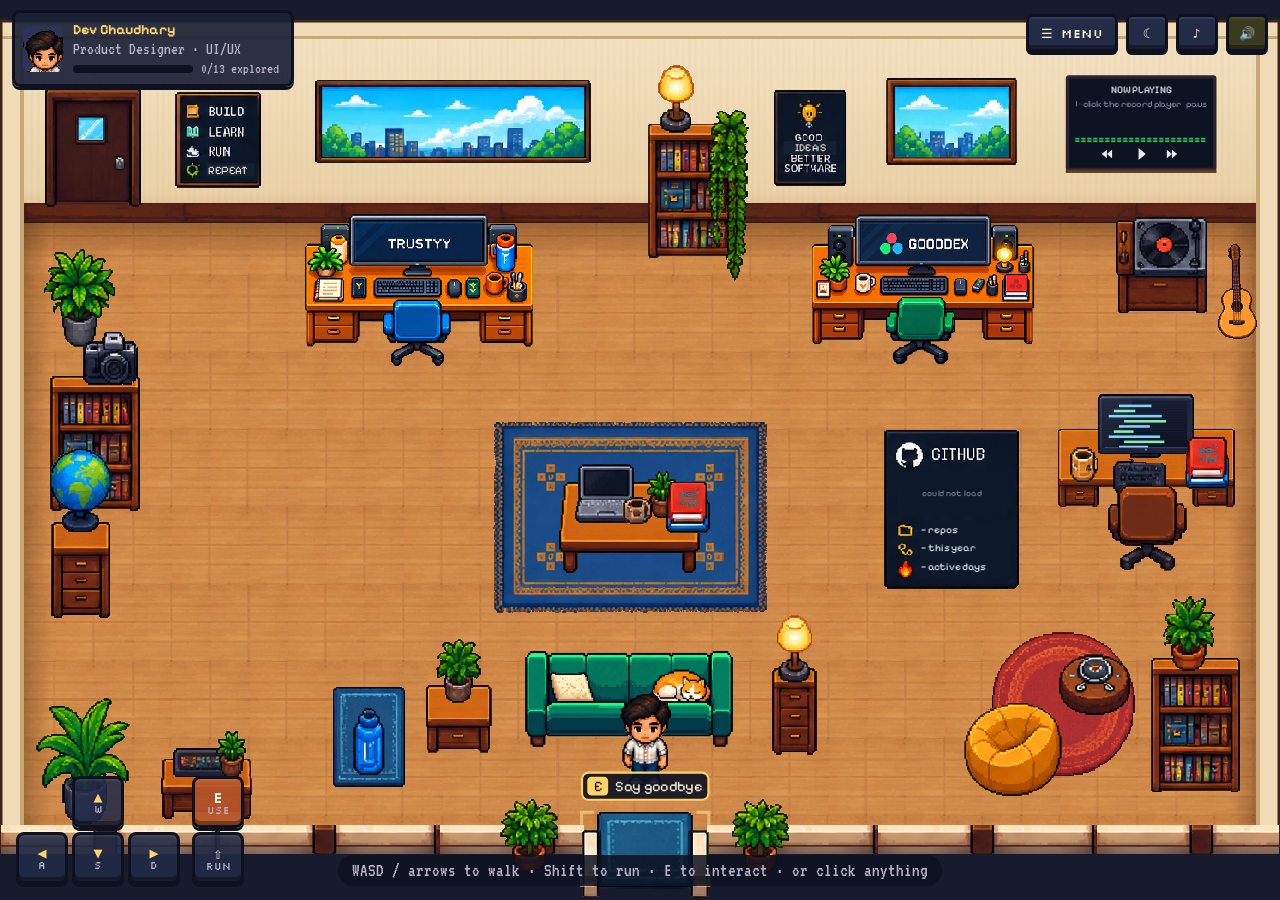
==== commit b65478de: "Add Falguni Dangi testimonial; tab title "Dev Chaudhary" - Kind Words: Falguni Dangi (Easy Subscript" ====
--- a/index.html
+++ b/index.html
@@ -3,7 +3,7 @@
 <head>
   <meta charset="utf-8">
   <meta name="viewport" content="width=device-width, initial-scale=1, viewport-fit=cover">
-  <title>Pixel Studio · Portfolio</title>
+  <title>Dev Chaudhary</title>
   <meta name="description" content="An interactive pixel-art studio portfolio. Walk around, click things, pet the cat.">
   <link rel="preconnect" href="https://fonts.googleapis.com">
   <link rel="preconnect" href="https://fonts.gstatic.com" crossorigin>
--- a/css/style.css
+++ b/css/style.css
@@ -16,13 +16,16 @@
 * { box-sizing: border-box; }
 html, body { margin: 0; height: 100%; overflow: hidden; background: var(--night); color: var(--ink); font-family: var(--font-body); }
 canvas#game { display: block; outline: none; image-rendering: pixelated; touch-action: none; }
+/* pizza-slice cursor (tip = hotspot); a bitten slice over anything clickable */
+html, body, canvas#game { cursor: url('../assets/cursor/pizza.png') 2 2, auto; }
+canvas#game.hovering, a, .links a, .menu-list button { cursor: url('../assets/cursor/pizza-bite.png') 2 2, pointer; }
 button { font: inherit; color: inherit; }
 kbd { font-family: var(--font-head); font-size: 11px; background: #2c3555; border: 2px solid #4b5680; border-bottom-width: 4px; border-radius: 4px; padding: 1px 6px; color: var(--ink); }
 
 /* pixel button */
 .pixel-btn {
   font-family: var(--font-head); font-size: 13px; letter-spacing: .5px;
-  background: var(--panel-2); color: var(--ink); cursor: pointer;
+  background: var(--panel-2); color: var(--ink); cursor: url('../assets/cursor/pizza-bite.png') 2 2, pointer;
   border: 3px solid #0d1120; border-radius: 6px; padding: 8px 12px;
   box-shadow: inset 0 -4px 0 rgba(0,0,0,.35), inset 0 2px 0 rgba(255,255,255,.08), 0 3px 0 #0d1120;
   transition: transform .08s, background .15s;
@@ -60,7 +63,7 @@
 /* on-screen control pad */
 #pad { position: absolute; left: 16px; bottom: 16px; display: flex; align-items: flex-end; gap: 12px; user-select: none; -webkit-user-select: none; touch-action: none; }
 #pad button {
-  width: 52px; height: 52px; display: grid; place-items: center; align-content: center; gap: 1px; padding: 0; cursor: pointer;
+  width: 52px; height: 52px; display: grid; place-items: center; align-content: center; gap: 1px; padding: 0; cursor: url('../assets/cursor/pizza-bite.png') 2 2, pointer;
   background: rgba(35,44,71,.88); color: var(--ink); border: 3px solid #0d1120; border-radius: 8px;
   box-shadow: inset 0 -4px 0 rgba(0,0,0,.35), inset 0 2px 0 rgba(255,255,255,.08), 0 3px 0 #0d1120;
   font-family: var(--font-head); font-size: 16px; line-height: 1; transition: transform .06s, background .1s;
@@ -94,7 +97,7 @@
 .sheet header .icon { font-size: 26px; width: 44px; height: 44px; display: grid; place-items: center; background: #0d1120; border-radius: 6px; color: var(--gold); flex: none; }
 .sheet h2 { font-family: var(--font-head); font-size: 20px; margin: 0; color: var(--gold); font-weight: 400; }
 .sheet header small { font-size: 19px; color: var(--green); }
-.close { position: absolute; top: 14px; right: 14px; z-index: 2; width: 34px; height: 34px; border-radius: 6px; border: 3px solid #0d1120; background: #b8432b; cursor: pointer; font-family: var(--font-head); font-size: 14px; box-shadow: inset 0 -3px 0 rgba(0,0,0,.3); }
+.close { position: absolute; top: 14px; right: 14px; z-index: 2; width: 34px; height: 34px; border-radius: 6px; border: 3px solid #0d1120; background: #b8432b; cursor: url('../assets/cursor/pizza-bite.png') 2 2, pointer; font-family: var(--font-head); font-size: 14px; box-shadow: inset 0 -3px 0 rgba(0,0,0,.3); }
 .close:hover { background: #d0533a; }
 .content { padding: 6px 20px 20px; font-size: 21px; line-height: 1.2; }
 .content h3 { font-family: var(--font-head); font-size: 13px; color: var(--muted); text-transform: uppercase; margin: 18px 0 8px; font-weight: 400; }
@@ -130,6 +133,17 @@
 .contrib.year { grid-template-rows: repeat(7, 7px); grid-auto-columns: 7px; gap: 2px; width: max-content; margin: 0 auto; }
 .contrib.year i { aspect-ratio: auto; }
 .contrib .pad { background: transparent; }
+.contrib i[data-count] { cursor: url('../assets/cursor/pizza-bite.png') 2 2, pointer; }
+.contrib i.active { outline: 2px solid var(--gold); outline-offset: 1px; position: relative; z-index: 1; }
+.contrib-tip {
+  position: fixed; z-index: 30; pointer-events: none; white-space: nowrap;
+  display: grid; gap: 0; padding: 5px 10px; border-radius: 6px;
+  background: #0d1120; border: 3px solid #0d1120; box-shadow: 0 0 0 2px var(--gold), 0 6px 16px rgba(0,0,0,.5);
+  font-family: var(--font-body); line-height: 1.05;
+}
+.contrib-tip[hidden] { display: none; }
+.contrib-tip b { font-family: var(--font-head); font-size: 12px; font-weight: 400; color: var(--green); }
+.contrib-tip small { font-size: 17px; color: var(--muted); }
 .contrib-legend { display: flex; align-items: center; gap: 3px; justify-content: flex-end; font-size: 16px; color: var(--muted); margin-top: 6px; }
 .contrib-legend i { width: 10px; height: 10px; border-radius: 2px; background: #0d1120; }
 .contrib-legend .l1 { background: #0e4429; } .contrib-legend .l2 { background: #006d32; } .contrib-legend .l3 { background: #26a641; } .contrib-legend .l4 { background: #39d353; }
@@ -157,7 +171,7 @@
 .quotes b { font-weight: 400; color: var(--gold); }
 
 .menu-list { display: grid; grid-template-columns: repeat(auto-fill, minmax(150px, 1fr)); gap: 8px; padding: 16px; }
-.menu-list button { display: flex; gap: 8px; align-items: center; text-align: left; background: #0d1120; border: 2px solid #3a4670; border-radius: 6px; padding: 10px; cursor: pointer; font-size: 20px; }
+.menu-list button { display: flex; gap: 8px; align-items: center; text-align: left; background: #0d1120; border: 2px solid #3a4670; border-radius: 6px; padding: 10px; cursor: url('../assets/cursor/pizza-bite.png') 2 2, pointer; font-size: 20px; }
 .menu-list button span { color: var(--gold); width: 22px; text-align: center; }
 .menu-list button:hover { border-color: var(--gold); }
 .menu-list button.done { border-color: #2c6e45; }
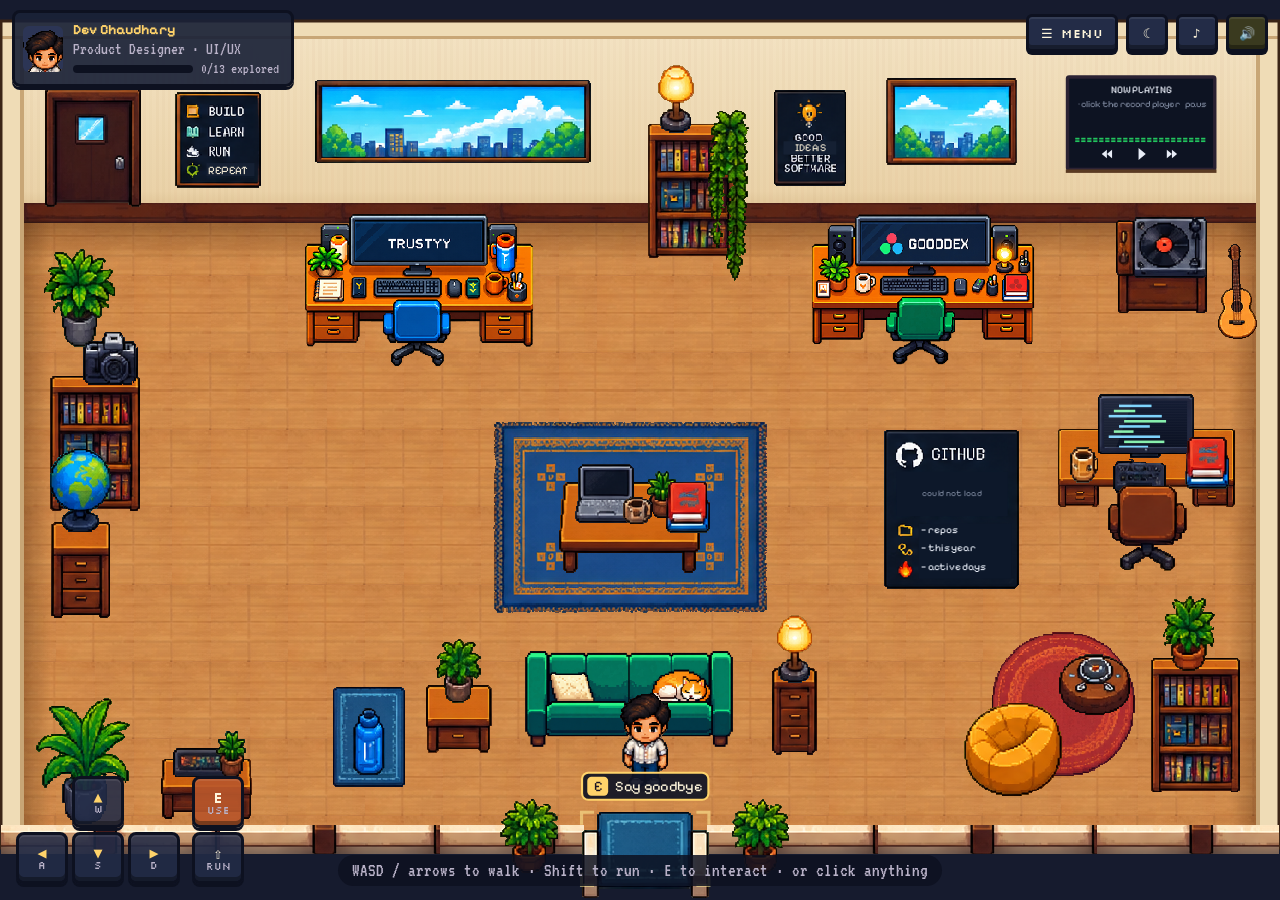
==== commit 03afff1e: "Add pixel-character favicon Head-and-shoulders crop of the hero idle sprite on a rounded navy tile: " ====
--- a/index.html
+++ b/index.html
@@ -5,6 +5,10 @@
   <meta name="viewport" content="width=device-width, initial-scale=1, viewport-fit=cover">
   <title>Dev Chaudhary</title>
   <meta name="description" content="An interactive pixel-art studio portfolio. Walk around, click things, pet the cat.">
+  <link rel="icon" href="favicon.ico" sizes="any">
+  <link rel="icon" type="image/png" sizes="32x32" href="assets/favicon/favicon-32.png">
+  <link rel="apple-touch-icon" href="assets/favicon/apple-touch-icon.png">
+  <meta name="theme-color" content="#161b2e">
   <link rel="preconnect" href="https://fonts.googleapis.com">
   <link rel="preconnect" href="https://fonts.gstatic.com" crossorigin>
   <link href="https://fonts.googleapis.com/css2?family=Pixelify+Sans:wght@400;600&family=Silkscreen&family=VT323&display=swap" rel="stylesheet">
--- a/css/style.css
+++ b/css/style.css
@@ -152,6 +152,18 @@
 .clock b { font-family: var(--font-head); font-size: 32px; color: var(--green); font-weight: 400; }
 .music-toggle { margin-top: 14px; width: 100%; }
 
+/* Spotify card in the record player panel */
+.spotify-card { display: flex; gap: 14px; align-items: center; margin-top: 10px; padding: 12px; background: #0d1120; border: 2px solid #3a4670; border-left: 6px solid #1ed760; border-radius: 6px; }
+.spotify-card.empty { display: block; }
+.spotify-card img { width: 72px; height: 72px; border-radius: 4px; flex: none; image-rendering: auto; box-shadow: 0 0 0 2px #0d1120; }
+.spotify-card div { display: grid; gap: 2px; min-width: 0; }
+.spotify-card small { font-size: 16px; color: var(--muted); }
+.spotify-card .live { color: #1ed760; }
+.spotify-card b { font-weight: 400; color: var(--ink); font-size: 22px; overflow: hidden; text-overflow: ellipsis; white-space: nowrap; }
+.spotify-card span { color: var(--muted); font-size: 18px; overflow: hidden; text-overflow: ellipsis; white-space: nowrap; }
+.spotify-card a { color: #1ed760; font-size: 17px; text-decoration: none; margin-top: 4px; }
+.spotify-card a:hover { text-decoration: underline; }
+
 /* media blocks: images, videos, galleries (photos / phone screens / motion), testimonial quotes */
 .media { margin: 12px 0; background: #0d1120; border: 3px solid #0d1120; border-radius: 6px; box-shadow: 0 0 0 2px #3a4670; overflow: hidden; }
 .media img, .media video { display: block; width: 100%; height: auto; }
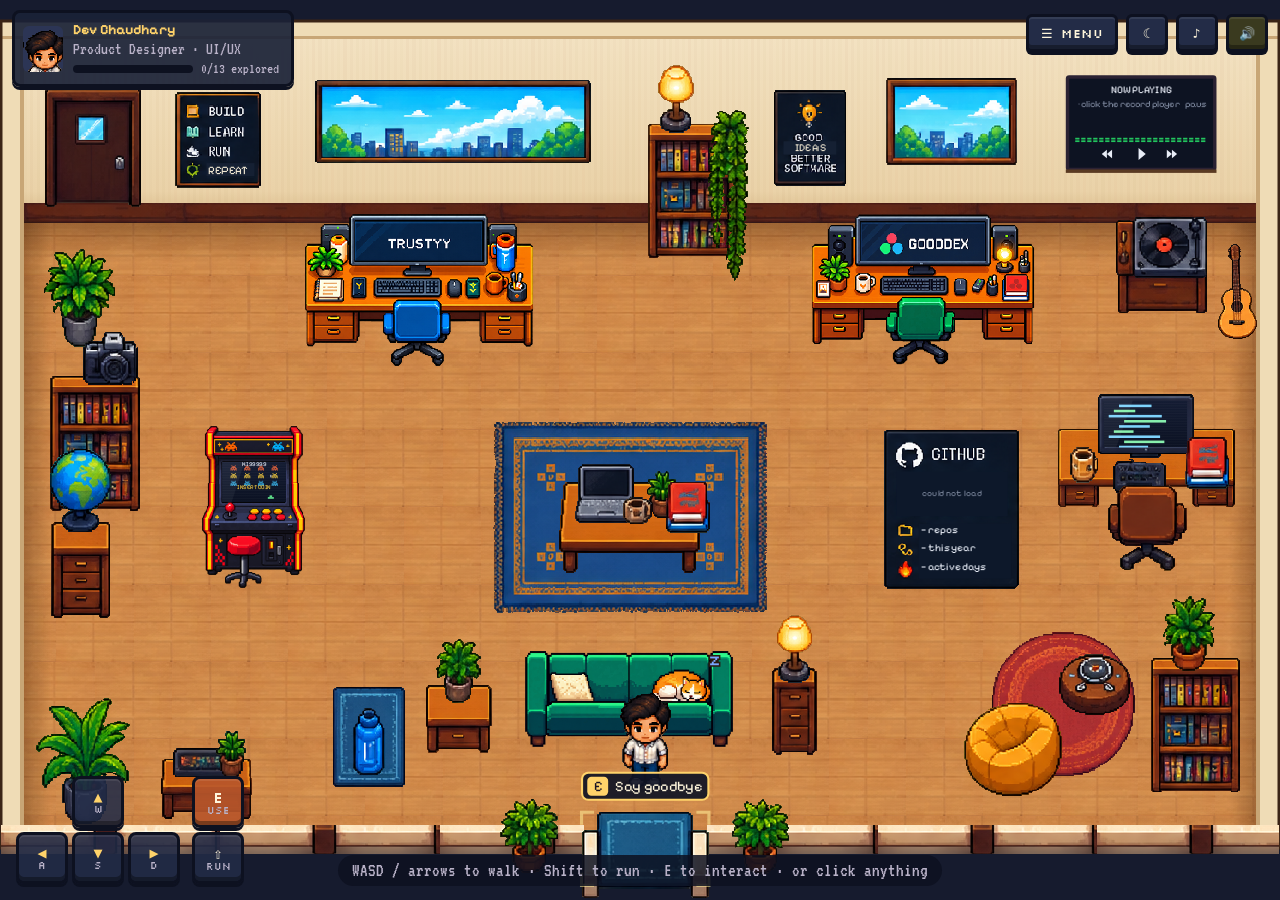
==== commit 0b016fad: "Add arcade cabinet with Space Shooter and Snake - Retro arcade cabinet in the room with an animated " ====
--- a/index.html
+++ b/index.html
@@ -49,6 +49,28 @@
     <div id="hint">WASD / arrows to walk · Shift to run · E to interact · or click anything</div>
   </div>
 
+  <!-- mini arcade (opened from the arcade cabinet) -->
+  <div id="arcade" class="modal" hidden>
+    <div class="arcade-cab" role="dialog" aria-modal="true" aria-label="Pixel arcade">
+      <button class="close" aria-label="Close arcade">✕</button>
+      <div class="arcade-marquee"><span>👾</span> PIXEL ARCADE <span>👾</span></div>
+      <div class="arcade-bezel"><canvas id="arcade-canvas" tabindex="0"></canvas></div>
+      <div class="arcade-controls">
+        <div class="arcade-stick">
+          <button data-akey="arrowup" class="u" aria-label="Up">▲</button>
+          <button data-akey="arrowleft" class="l" aria-label="Left">◀</button>
+          <button data-akey="arrowdown" class="d" aria-label="Down">▼</button>
+          <button data-akey="arrowright" class="r" aria-label="Right">▶</button>
+        </div>
+        <div class="arcade-btns">
+          <button data-aback class="back" aria-label="Back to menu">MENU</button>
+          <button data-akey=" " class="fire" aria-label="Fire / start">FIRE</button>
+        </div>
+      </div>
+      <p class="arcade-help">Arrows / WASD to move · Space to fire or start · Esc to go back</p>
+    </div>
+  </div>
+
   <!-- quick menu -->
   <div id="menu" class="modal" hidden>
     <div class="sheet">
@@ -70,6 +92,7 @@
   <script src="assets/sprites.js"></script>
   <script src="js/content.js"></script>
   <script src="js/world.js"></script>
+  <script src="js/arcade.js"></script>
   <script src="js/game.js"></script>
 </body>
 </html>
--- a/css/style.css
+++ b/css/style.css
@@ -82,6 +82,32 @@
 #pad .actions { display: flex; flex-direction: column; gap: 4px; }
 #pad .act { background: rgba(184,86,43,.92); color: #fff6dc; }
 #pad .act:hover { background: #cf6533; }
+
+/* mini arcade */
+#arcade { background: rgba(5,8,18,.7); }
+.arcade-cab {
+  position: relative; width: min(680px, 100%); max-height: 96vh; overflow: auto;
+  background: linear-gradient(#1b1f33, #12152a); border: 4px solid #0d1120; border-radius: 14px; padding: 14px 18px 12px;
+  box-shadow: 0 0 0 4px #e0322b, 0 0 0 8px #ffc21f, 0 0 0 12px #0d1120, 0 24px 60px rgba(0,0,0,.6);
+}
+.arcade-marquee { text-align: center; font-family: var(--font-head); font-size: 18px; color: var(--gold); letter-spacing: 2px; margin: 2px 40px 10px; text-shadow: 2px 2px 0 #6b3215; }
+.arcade-bezel { background: #05070f; border: 4px solid #0d1120; border-radius: 10px; padding: 10px; box-shadow: inset 0 0 0 2px #2c3555, inset 0 0 30px rgba(63,197,255,.15); }
+#arcade-canvas { display: block; width: 100%; aspect-ratio: 4 / 3; image-rendering: pixelated; border-radius: 4px; outline: none; touch-action: none; }
+.arcade-controls { display: flex; justify-content: space-between; align-items: center; margin-top: 12px; user-select: none; -webkit-user-select: none; touch-action: none; }
+.arcade-stick { display: grid; grid-template-columns: repeat(3, 44px); grid-template-rows: repeat(2, 44px); gap: 4px; }
+.arcade-stick .u { grid-column: 2; grid-row: 1; } .arcade-stick .l { grid-column: 1; grid-row: 2; }
+.arcade-stick .d { grid-column: 2; grid-row: 2; } .arcade-stick .r { grid-column: 3; grid-row: 2; }
+.arcade-controls button {
+  border: 3px solid #0d1120; border-radius: 8px; background: #2c3555; color: var(--ink); cursor: pointer;
+  font-family: var(--font-head); font-size: 13px; box-shadow: inset 0 -4px 0 rgba(0,0,0,.35), 0 3px 0 #0d1120;
+  -webkit-tap-highlight-color: transparent;
+}
+.arcade-btns { display: flex; gap: 10px; align-items: center; }
+.arcade-btns .fire { width: 76px; height: 76px; border-radius: 50%; background: #e0322b; font-size: 14px; }
+.arcade-btns .back { height: 40px; padding: 0 12px; background: #3a3a1f; color: var(--gold); }
+.arcade-controls button.pressed { transform: translateY(2px); box-shadow: inset 0 -2px 0 rgba(0,0,0,.35), 0 1px 0 #0d1120; filter: brightness(1.2); }
+.arcade-help { text-align: center; color: var(--muted); font-size: 17px; margin: 10px 0 0; }
+@media (pointer: fine) { .arcade-controls { display: none; } }
 
 /* modals */
 .modal { position: fixed; inset: 0; z-index: 10; display: grid; place-items: center; padding: 16px; background: rgba(10,12,24,.45); }
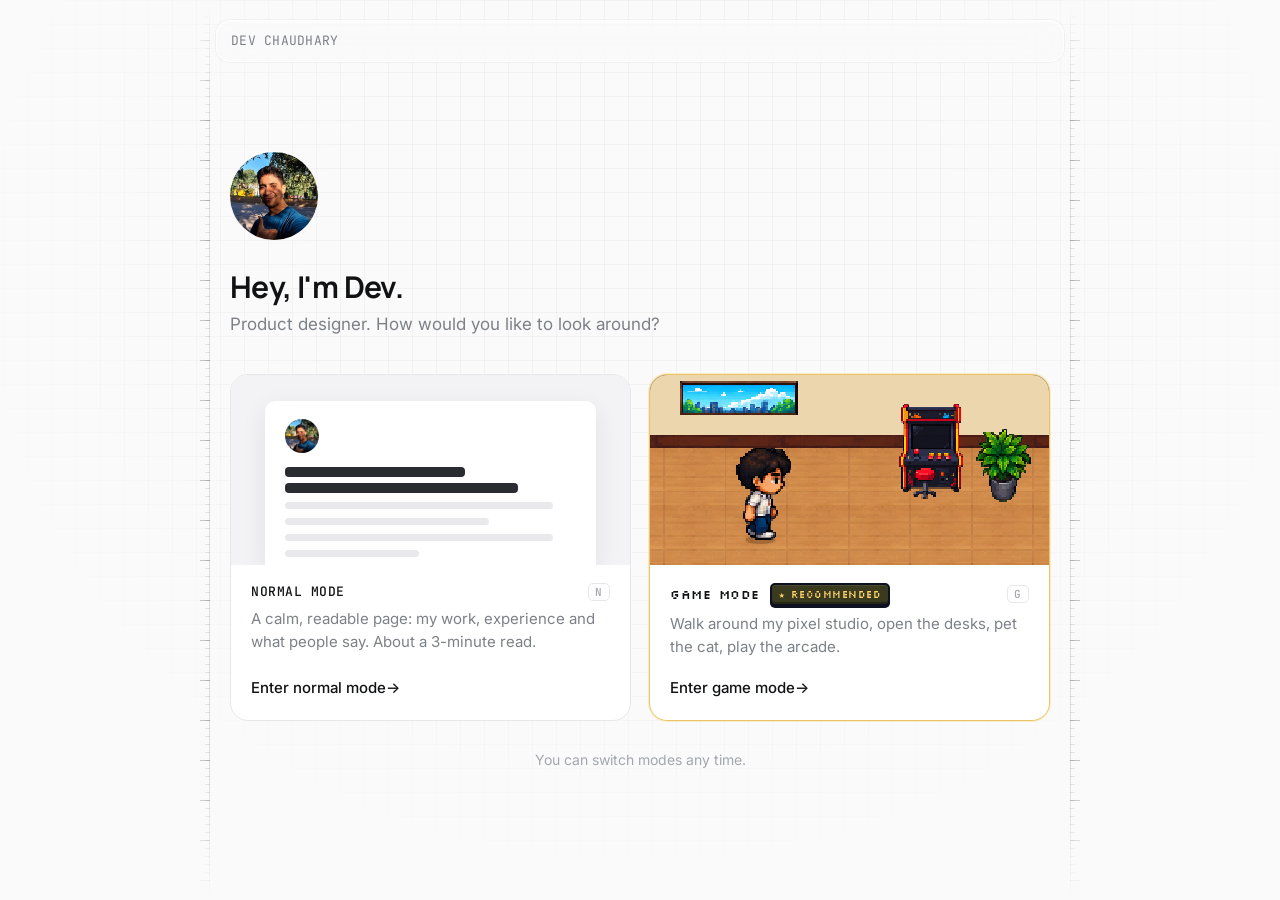
==== commit 54468d02: "Add Normal mode and a landing page to choose between modes - index.html is now a mode chooser (Norma" ====
--- a/index.html
+++ b/index.html
@@ -4,95 +4,151 @@
   <meta charset="utf-8">
   <meta name="viewport" content="width=device-width, initial-scale=1, viewport-fit=cover">
   <title>Dev Chaudhary</title>
-  <meta name="description" content="An interactive pixel-art studio portfolio. Walk around, click things, pet the cat.">
+  <meta name="description" content="Dev Chaudhary, product designer. Read the portfolio, or walk around my pixel studio.">
   <link rel="icon" href="favicon.ico" sizes="any">
   <link rel="icon" type="image/png" sizes="32x32" href="assets/favicon/favicon-32.png">
   <link rel="apple-touch-icon" href="assets/favicon/apple-touch-icon.png">
-  <meta name="theme-color" content="#161b2e">
+  <meta name="theme-color" content="#fafafa">
   <link rel="preconnect" href="https://fonts.googleapis.com">
   <link rel="preconnect" href="https://fonts.gstatic.com" crossorigin>
-  <link href="https://fonts.googleapis.com/css2?family=Pixelify+Sans:wght@400;600&family=Silkscreen&family=VT323&display=swap" rel="stylesheet">
-  <link rel="stylesheet" href="css/style.css">
+  <link href="https://fonts.googleapis.com/css2?family=Inter:wght@400;500&family=JetBrains+Mono:wght@500&family=Manrope:wght@600;700&family=Silkscreen&display=swap" rel="stylesheet">
+  <link rel="stylesheet" href="css/normal.css">
+  <style>
+    .choose { min-height: 100vh; min-height: 100dvh; display: flex; flex-direction: column; }
+    .choose .page { flex: 1; display: flex; flex-direction: column; width: 100%; max-width: 860px; }
+    .welcome { margin: auto 0; padding: 48px 0 24px; }
+    .welcome .avatar { width: 88px; height: 88px; }
+    .welcome h1 { font-family: var(--head); font-weight: 700; font-size: 30px; letter-spacing: -.02em; color: var(--ink); margin: 28px 0 6px; line-height: 1.25; }
+    .welcome .sub { color: var(--muted); margin: 0 0 36px; font-size: 17px; }
+    .modes-grid { display: grid; grid-template-columns: 1fr 1fr; gap: 18px; }
+    .mode {
+      display: flex; flex-direction: column; text-decoration: none; border-radius: 18px; overflow: hidden;
+      border: 1px solid var(--line); background: var(--surface); transition: transform .25s ease, box-shadow .25s ease, border-color .25s;
+    }
+    .mode:hover, .mode:focus-visible { transform: translateY(-3px); box-shadow: 0 18px 40px rgba(17,18,20,.10); border-color: #d8d9dc; outline: none; }
+    .mode .art { height: 190px; position: relative; overflow: hidden; }
+    .mode .info { padding: 18px 20px 20px; display: flex; flex-direction: column; gap: 6px; flex: 1; }
+    .mode h2 { margin: 0; font: 500 13px var(--mono); letter-spacing: .04em; color: var(--ink); display: flex; justify-content: space-between; align-items: center; }
+    .mode h2 kbd { font: 500 11px var(--mono); color: var(--faint); border: 1px solid var(--line); border-radius: 5px; padding: 1px 6px; }
+    .mode p { margin: 0; color: var(--muted); font-size: 15px; }
+    .mode .go { margin-top: auto; padding-top: 12px; color: var(--ink); font-size: 15px; font-weight: 500; }
+    .mode .go::after { content: ' →'; display: inline-block; transition: transform .2s; }
+    .mode:hover .go::after { transform: translateX(4px); }
+
+    /* normal mode preview: a tiny calm page */
+    .art.calm { background: #f3f3f5; padding: 26px 34px 0; }
+    .mini { background: #fff; border-radius: 10px 10px 0 0; height: 100%; padding: 18px 20px; box-shadow: 0 8px 26px rgba(17,18,20,.08); }
+    .mini img { width: 34px; height: 34px; border-radius: 50%; object-fit: cover; object-position: 50% 42%; }
+    .mini i { display: block; height: 7px; border-radius: 4px; background: #e9e9ec; margin-top: 9px; }
+    .mini i.h { height: 10px; width: 62%; background: #2a2c31; margin-top: 14px; }
+    .mini i.h2 { height: 10px; width: 80%; background: #2a2c31; margin-top: 6px; }
+    .mini i.w9 { width: 92%; } .mini i.w7 { width: 70%; } .mini i.w5 { width: 46%; }
+
+    /* game mode preview: the pixel studio */
+    .art.game { background: #161b2e; }
+    .art.game canvas { width: 100%; height: 100%; image-rendering: pixelated; display: block; }
+    .mode.gamecard h2 { font-family: 'Silkscreen', var(--mono); }
+    /* "Recommended" tag in the game's pixel style (gold on navy, chunky shadow) */
+    .mode h2 .title { display: inline-flex; align-items: center; gap: 10px; flex-wrap: wrap; }
+    .rec {
+      display: inline-block; font: 400 10px 'Silkscreen', var(--mono); letter-spacing: .5px; color: #ffd36a;
+      background: #3a3a1f; border: 2px solid #0d1120; border-radius: 5px; padding: 3px 7px;
+      box-shadow: inset 0 -2px 0 rgba(0,0,0,.35), inset 0 1px 0 rgba(255,255,255,.08), 0 2px 0 #0d1120;
+      animation: rec-bob 2.4s ease-in-out infinite;
+    }
+    @keyframes rec-bob { 50% { transform: translateY(-2px); } }
+    @media (prefers-reduced-motion: reduce) { .rec { animation: none; } }
+    .mode.gamecard { border-color: #e9c46a; box-shadow: 0 0 0 1px #ffd36a55; }
+
+    .note { text-align: center; color: var(--faint); font-size: 14px; margin: 28px 0 0; }
+    @media (max-width: 640px) {
+      .modes-grid { grid-template-columns: 1fr; }
+      .welcome { padding-top: 36px; }
+      .welcome h1 { font-size: 24px; }
+      .mode .art { height: 150px; }
+      .mode h2 kbd { display: none; }
+    }
+  </style>
 </head>
-<body>
-  <canvas id="game" tabindex="0" aria-label="Pixel studio — walk with WASD or arrow keys, press E to interact"></canvas>
+<body class="choose">
+  <div class="page">
+    <header class="top">
+      <span class="brand">DEV CHAUDHARY</span>
+    </header>
 
-  <!-- HUD -->
-  <div id="hud">
-    <div class="who">
-      <div class="avatar"></div>
-      <div class="who-text">
-        <b id="profile-name"></b>
-        <small id="profile-role"></small>
-        <div class="progress-row"><div class="progress"><div id="progress-bar"></div></div><small id="progress-text" class="progress-text"></small></div>
+    <main class="welcome">
+      <img class="avatar reveal in" src="assets/media/dev-avatar.webp" alt="Dev Chaudhary" width="88" height="88">
+      <h1>Hey, I'm Dev.</h1>
+      <p class="sub">Product designer. How would you like to look around?</p>
+
+      <div class="modes-grid">
+        <a class="mode" href="normal.html" id="go-normal">
+          <div class="art calm" aria-hidden="true">
+            <div class="mini">
+              <img src="assets/media/dev-avatar.webp" alt="">
+              <i class="h"></i><i class="h2"></i>
+              <i class="w9"></i><i class="w7"></i><i class="w9"></i><i class="w5"></i>
+            </div>
+          </div>
+          <div class="info">
+            <h2>NORMAL MODE <kbd>N</kbd></h2>
+            <p>A calm, readable page: my work, experience and what people say. About a 3-minute read.</p>
+            <span class="go">Enter normal mode</span>
+          </div>
+        </a>
+
+        <a class="mode gamecard" href="game.html" id="go-game">
+          <div class="art game"><canvas id="preview" width="240" height="120" aria-hidden="true"></canvas></div>
+          <div class="info">
+            <h2><span class="title">GAME MODE <span class="rec">★ Recommended</span></span> <kbd>G</kbd></h2>
+            <p>Walk around my pixel studio, open the desks, pet the cat, play the arcade.</p>
+            <span class="go">Enter game mode</span>
+          </div>
+        </a>
       </div>
-    </div>
-    <div class="buttons">
-      <button class="pixel-btn" id="btn-menu" title="Quick menu (skip the walking)">☰ <span>Menu</span></button>
-      <button class="pixel-btn icon" id="btn-night" title="Night mode (N)">☾</button>
-      <button class="pixel-btn icon" id="btn-music" title="Music (M)">♪</button>
-      <button class="pixel-btn icon on" id="btn-sound" title="Sound effects">🔊</button>
-    </div>
-    <!-- on-screen controls: click/hold or touch; they also light up when the keyboard is used -->
-    <div id="pad" aria-label="Movement controls">
-      <div class="dpad">
-        <button class="up" data-key="w" aria-label="Walk up (W / ↑)"><span>▲</span><kbd>W</kbd></button>
-        <button class="left" data-key="a" aria-label="Walk left (A / ←)"><span>◀</span><kbd>A</kbd></button>
-        <button class="down" data-key="s" aria-label="Walk down (S / ↓)"><span>▼</span><kbd>S</kbd></button>
-        <button class="right" data-key="d" aria-label="Walk right (D / →)"><span>▶</span><kbd>D</kbd></button>
-      </div>
-      <div class="actions">
-        <button class="act" id="pad-e" data-key="e" aria-label="Interact (E)">E<small>use</small></button>
-        <button class="run" data-key="shift" aria-label="Hold to run (Shift)">⇧<small>run</small></button>
-      </div>
-    </div>
-    <div id="hint">WASD / arrows to walk · Shift to run · E to interact · or click anything</div>
+      <p class="note">You can switch modes any time.</p>
+    </main>
   </div>
 
-  <!-- mini arcade (opened from the arcade cabinet) -->
-  <div id="arcade" class="modal" hidden>
-    <div class="arcade-cab" role="dialog" aria-modal="true" aria-label="Pixel arcade">
-      <button class="close" aria-label="Close arcade">✕</button>
-      <div class="arcade-marquee"><span>👾</span> PIXEL ARCADE <span>👾</span></div>
-      <div class="arcade-bezel"><canvas id="arcade-canvas" tabindex="0"></canvas></div>
-      <div class="arcade-controls">
-        <div class="arcade-stick">
-          <button data-akey="arrowup" class="u" aria-label="Up">▲</button>
-          <button data-akey="arrowleft" class="l" aria-label="Left">◀</button>
-          <button data-akey="arrowdown" class="d" aria-label="Down">▼</button>
-          <button data-akey="arrowright" class="r" aria-label="Right">▶</button>
-        </div>
-        <div class="arcade-btns">
-          <button data-aback class="back" aria-label="Back to menu">MENU</button>
-          <button data-akey=" " class="fire" aria-label="Fire / start">FIRE</button>
-        </div>
-      </div>
-      <p class="arcade-help">Arrows / WASD to move · Space to fire or start · Esc to go back</p>
-    </div>
-  </div>
+  <script src="assets/sprites.js"></script>
+  <script>
+    // keyboard shortcuts: N = normal, G = game
+    addEventListener('keydown', e => {
+      if (e.metaKey || e.ctrlKey || e.altKey) return;
+      const k = e.key.toLowerCase();
+      if (k === 'n') location.href = 'normal.html';
+      if (k === 'g') location.href = 'game.html';
+    });
 
-  <!-- quick menu -->
-  <div id="menu" class="modal" hidden>
-    <div class="sheet">
-      <header><span class="icon">☰</span><div><h2>Quick menu</h2><small>In a hurry? Pick a spot and I'll walk there.</small></div><button class="close" aria-label="Close">✕</button></header>
-      <div class="menu-list"></div>
-    </div>
-  </div>
-
-  <!-- content panel -->
-  <div id="panel" class="modal" hidden>
-    <div class="sheet" role="dialog" aria-modal="true">
-      <button class="close" aria-label="Close">✕</button>
-      <div id="panel-body"></div>
-    </div>
-  </div>
-
-  <div id="toasts"></div>
-
-  <script src="assets/sprites.js"></script>
-  <script src="js/content.js"></script>
-  <script src="js/world.js"></script>
-  <script src="js/arcade.js"></script>
-  <script src="js/game.js"></script>
+    // game card preview: the hero walking back and forth across the studio floor
+    (() => {
+      const S = window.SPRITES, cvs = document.getElementById('preview');
+      if (!S || !cvs) return;
+      const ctx = cvs.getContext('2d'), W = cvs.width, H = cvs.height;
+      const sheet = new Image();
+      sheet.src = 'assets/sprites.png';
+      const still = matchMedia('(prefers-reduced-motion: reduce)').matches;
+      const draw = (name, x, y, sc) => { const s = S[name]; if (s) ctx.drawImage(sheet, s.x, s.y, s.w, s.h, x, y, s.w * sc, s.h * sc); };
+      let x = 40, dir = 1, t = 0, last = performance.now();
+      function frame(now) {
+        const dt = Math.min(0.05, (now - last) / 1000); last = now; t += dt;
+        ctx.imageSmoothingEnabled = false;
+        // wall + baseboard + plank floor, all from the studio tileset
+        ctx.fillStyle = '#ecd6ad'; ctx.fillRect(0, 0, W, 44);
+        for (let bx = 0; bx < W; bx += S.baseboard.w * 0.5) draw('baseboard', bx, 38, 0.5);
+        for (let fy = 46; fy < H; fy += S.floor.h * 0.5) for (let fx = -10; fx < W; fx += S.floor.w * 0.5) draw('floor', fx, fy, 0.5);
+        draw('window_wide', 18, 4, 0.22);
+        draw('plant_a', 196, 34, 0.4);
+        draw('arcade', 150, 18, 0.32);
+        if (!still) { x += dir * 26 * dt; if (x > 132) dir = -1; if (x < 20) dir = 1; }
+        const f = still ? 'hero_idle_down' : `hero_walk_${dir > 0 ? 'right' : 'left'}_${1 + Math.floor(t * 8) % 4}`;
+        const s = S[f], sc = 0.42;
+        ctx.fillStyle = 'rgba(30,15,5,.25)'; ctx.beginPath(); ctx.ellipse(x, 104, 9, 3, 0, 0, 7); ctx.fill();
+        draw(f, Math.round(x - s.ax * sc), Math.round(104 - s.ay * sc), sc);
+        if (!still) requestAnimationFrame(frame);
+      }
+      sheet.onload = () => requestAnimationFrame(frame);
+    })();
+  </script>
 </body>
 </html>
--- a/css/normal.css
+++ b/css/normal.css
@@ -0,0 +1,270 @@
+/* Normal mode: a calm, single-column portfolio page. */
+:root {
+  --bg: #fafafa;
+  --surface: #ffffff;
+  --ink: #111214;
+  --text: #3d3f44;
+  --muted: #7d8087;
+  --faint: #a3a6ac;
+  --line: #e7e7e9;
+  --label: #8a8c91;
+  --accent: #111214;
+  --head: 'Manrope', 'Inter', system-ui, sans-serif;
+  --pixel-head: 'Pixelify Sans', 'Silkscreen', monospace; /* the game's heading font */
+  --body: 'Inter', system-ui, -apple-system, 'Segoe UI', sans-serif;
+  --mono: 'JetBrains Mono', ui-monospace, 'SFMono-Regular', Menlo, monospace;
+  --radius: 14px;
+  --rule: rgba(17, 18, 20, .12);       /* ruler + guide lines */
+  --tick: rgba(17, 18, 20, .22);
+  --tick-soft: rgba(17, 18, 20, .10);
+  --grid: rgba(17, 18, 20, .035);      /* background grid */
+}
+
+* { box-sizing: border-box; }
+html { -webkit-text-size-adjust: 100%; scroll-behavior: smooth; }
+body {
+  margin: 0; background: var(--bg); color: var(--text);
+  font-family: var(--body); font-size: 16px; line-height: 1.55;
+  -webkit-font-smoothing: antialiased;
+}
+img, video { display: block; max-width: 100%; }
+a { color: inherit; }
+::selection { background: #ffe58a; color: var(--ink); }
+
+.page { max-width: 680px; margin: 0 auto; padding: 20px 20px 64px; position: relative; }
+
+/* ── design canvas: faint grid + rulers framing the column (desktop) ── */
+body::before {
+  content: ''; position: fixed; inset: 0; z-index: -1; pointer-events: none;
+  background-image: linear-gradient(var(--grid) 1px, transparent 1px), linear-gradient(90deg, var(--grid) 1px, transparent 1px);
+  background-size: 24px 24px; background-position: center top;
+  -webkit-mask-image: radial-gradient(ellipse 70% 90% at 50% 30%, #000 35%, transparent 80%);
+  mask-image: radial-gradient(ellipse 70% 90% at 50% 30%, #000 35%, transparent 80%);
+}
+.page::before, .page::after {
+  content: ''; position: absolute; top: 0; bottom: 0; width: 12px; pointer-events: none;
+  -webkit-mask-image: linear-gradient(transparent, #000 120px, #000 calc(100% - 120px), transparent);
+  mask-image: linear-gradient(transparent, #000 120px, #000 calc(100% - 120px), transparent);
+}
+/* left ruler: line on its right edge, ticks pointing out (long every 40px, short every 8px) */
+.page::before {
+  left: -12px;
+  background:
+    linear-gradient(var(--rule), var(--rule)) right top / 1px 100% no-repeat,
+    repeating-linear-gradient(to bottom, var(--tick) 0 1px, transparent 1px 40px) right top / 10px 100% no-repeat,
+    repeating-linear-gradient(to bottom, var(--tick-soft) 0 1px, transparent 1px 8px) right top / 5px 100% no-repeat;
+}
+.page::after {
+  right: -12px;
+  background:
+    linear-gradient(var(--rule), var(--rule)) left top / 1px 100% no-repeat,
+    repeating-linear-gradient(to bottom, var(--tick) 0 1px, transparent 1px 40px) left top / 10px 100% no-repeat,
+    repeating-linear-gradient(to bottom, var(--tick-soft) 0 1px, transparent 1px 8px) left top / 5px 100% no-repeat;
+}
+/* where a section starts: crosshairs on both guides + a section number */
+main { counter-reset: sec; }
+section { position: relative; counter-increment: sec; }
+section::before, section::after {
+  content: ''; position: absolute; top: -1px; width: 11px; height: 11px; pointer-events: none;
+  background: linear-gradient(var(--tick), var(--tick)) center / 11px 1px no-repeat, linear-gradient(var(--tick), var(--tick)) center / 1px 11px no-repeat;
+}
+section::before { left: -26px; }
+section::after { right: -26px; }
+section .label::before {
+  content: counter(sec, decimal-leading-zero); position: absolute; left: -68px; top: 0;
+  font: 400 10px var(--px-font-head); color: var(--faint); letter-spacing: .04em;
+}
+@media (max-width: 860px) { section .label::before { display: none; } }
+@media (max-width: 760px) { .page::before, .page::after, section::before, section::after { display: none; } }
+
+/* header + mode switch */
+.top {
+  display: flex; justify-content: space-between; align-items: center; gap: 16px;
+  /* sticky glass bar */
+  position: sticky; top: 12px; z-index: 5; margin: 0 -14px; padding: 10px 10px 10px 14px; border-radius: 14px;
+  background: rgba(250, 250, 250, .55); border: 1px solid rgba(255, 255, 255, .7);
+  -webkit-backdrop-filter: blur(16px) saturate(170%); backdrop-filter: blur(16px) saturate(170%);
+  box-shadow: 0 1px 0 rgba(255,255,255,.6) inset, 0 0 0 1px rgba(17,18,20,.04);
+  transition: background .25s, box-shadow .25s, border-color .25s;
+}
+.top.scrolled {
+  background: rgba(250, 250, 250, .62); border-color: rgba(255, 255, 255, .85);
+  box-shadow: 0 1px 0 rgba(255,255,255,.7) inset, 0 0 0 1px rgba(17,18,20,.06), 0 10px 30px rgba(17,18,20,.10);
+}
+@supports not ((backdrop-filter: blur(1px)) or (-webkit-backdrop-filter: blur(1px))) {
+  .top { background: rgba(250, 250, 250, .94); }
+}
+.brand { font-family: var(--mono); font-size: 13px; letter-spacing: .02em; color: var(--muted); text-decoration: none; }
+.brand:hover { color: var(--ink); }
+/* mode switch: built from the game's HUD pieces (pixel buttons, gold "on" state, hero sprite) */
+.modes {
+  display: inline-flex; gap: 4px; padding: 4px; border-radius: 8px;
+  background: var(--px-deep); border: 3px solid var(--px-deep); box-shadow: 0 3px 0 var(--px-deep), 0 0 0 2px var(--px-wood);
+  font-family: var(--px-font-head); font-size: 11px; letter-spacing: .5px;
+}
+.modes > * {
+  display: inline-flex; align-items: center; gap: 6px; padding: 6px 10px; border-radius: 5px; white-space: nowrap;
+  text-decoration: none; color: var(--px-muted); background: var(--px-panel-2);
+  box-shadow: inset 0 -3px 0 rgba(0,0,0,.35), inset 0 2px 0 rgba(255,255,255,.08);
+  transition: transform .08s, background .15s, color .15s;
+}
+.modes a { cursor: var(--px-cursor); }
+.modes a:hover { background: #2e3a5e; color: var(--px-ink); }
+.modes a:active { transform: translateY(2px); box-shadow: inset 0 -1px 0 rgba(0,0,0,.35); }
+.modes .on { background: #3a3a1f; color: var(--px-gold); }
+.modes i { font-style: normal; flex: none; }
+.ico-page { font-size: 12px; }
+/* the hero's head, cropped from the game's sprite sheet */
+.ico-hero {
+  width: 18px; height: 18px; border-radius: 3px; image-rendering: pixelated;
+  background: url('../assets/sprites.png') no-repeat -587px -70px / 614px auto;
+}
+.modes a:focus-visible { outline: 3px solid var(--px-gold); outline-offset: 2px; }
+
+/* hero */
+.hero { padding-top: 76px; }
+.avatar { width: 140px; height: 140px; border-radius: 50%; object-fit: cover; background: #e9e9ec; }
+.hero h1 { font-family: var(--head); font-weight: 700; font-size: 26px; line-height: 1.3; letter-spacing: -.02em; color: var(--ink); margin: 40px 0 0; }
+.hero h1 span { display: block; }
+.intro { margin-top: 32px; }
+.intro p { margin: 0 0 18px; }
+/* game-mode pieces on the calm page */
+.hello { display: flex; align-items: flex-start; gap: 14px; }
+.hello .px-bubble { margin-top: 18px; animation: pop .5s .4s both cubic-bezier(.2, 1.4, .4, 1); transform-origin: 0 50%; }
+/* tail points left, at the photo */
+.hello .px-bubble::after { left: -11px; top: 50%; bottom: auto; transform: translateY(-50%); border: 8px solid transparent; border-right-color: #2a1b10; border-left: 0; }
+.hello .px-bubble::before { left: -6px; top: 50%; bottom: auto; transform: translateY(-50%); border: 5px solid transparent; border-right-color: #fff8e8; border-left: 0; }
+@keyframes pop { from { opacity: 0; transform: scale(.6) translateY(6px); } }
+.ctas { display: flex; flex-wrap: wrap; gap: 12px; margin-top: 4px; }
+.more-btn { margin-top: 20px; font-size: 12px; }
+.foot .pixel-btn { border-bottom: 3px solid var(--px-deep); color: var(--px-ink); font-size: 12px; }
+.card[data-open] { cursor: var(--px-cursor); transition: transform .25s ease, box-shadow .25s ease; }
+.card[data-open]:hover { transform: translateY(-2px); box-shadow: 0 14px 34px rgba(17,18,20,.10); }
+.card[data-open]:focus-visible { outline: 3px solid var(--px-gold); outline-offset: 3px; }
+.card-meta { display: flex; justify-content: space-between; align-items: center; gap: 12px; margin-top: 8px; }
+.card-meta span { color: var(--muted); font-size: 14px; }
+.card-meta .pixel-btn { font-size: 11px; padding: 6px 10px; flex: none; }
+/* the pop-up's dark sheet over a light page needs a darker scrim */
+#panel.modal { background: rgba(17,18,20,.55); backdrop-filter: blur(2px); }
+
+/* sections */
+section { margin-top: 76px; }
+.label { font-family: var(--px-font-head); font-size: 12px; letter-spacing: .06em; color: var(--label); margin: 0 0 22px; font-weight: 400; }
+.lede { margin: 0 0 22px; }
+
+/* list rows (experience, contact) */
+.rows { list-style: none; margin: 0; padding: 0; }
+.row { display: grid; grid-template-columns: minmax(150px, 1.1fr) 1.6fr auto; align-items: center; gap: 16px; padding: 13px 0; border-bottom: 1px solid var(--line); }
+.row .who { display: flex; align-items: center; gap: 12px; color: var(--ink); min-width: 0; }
+.row .who b { font-weight: 500; white-space: nowrap; overflow: hidden; text-overflow: ellipsis; }
+.row .what { color: var(--muted); }
+.row .when { color: var(--muted); font-variant-numeric: tabular-nums; }
+a.row { text-decoration: none; transition: background .2s; }
+a.row:hover .who b { text-decoration: underline; text-underline-offset: 3px; }
+a.row .when { color: var(--faint); }
+.logo { width: 20px; height: 20px; border-radius: 5px; flex: none; object-fit: contain; }
+.badge { width: 20px; height: 20px; border-radius: 5px; flex: none; display: grid; place-items: center; font: 600 10px var(--body); color: #fff; background: #4b4f58; }
+
+/* recent work */
+.work { display: grid; gap: 44px; }
+.card { border-radius: var(--radius); overflow: hidden; background: #eef0f4; display: grid; place-items: center; padding: 26px; }
+.card video { width: 100%; height: auto; aspect-ratio: 16 / 9; object-fit: cover; border-radius: 8px; box-shadow: 0 12px 30px rgba(17,18,20,.12); background: #e9e9ec; }
+.card.screens { aspect-ratio: 16 / 10; }
+.card.screens { padding: 22px 0; place-items: stretch; }
+.strip { display: flex; gap: 14px; overflow-x: auto; padding: 0 22px; scroll-snap-type: x mandatory; scrollbar-width: none; align-items: center; }
+.strip::-webkit-scrollbar { display: none; }
+.strip img { height: 100%; max-height: 100%; width: auto; border-radius: 12px; scroll-snap-align: center; box-shadow: 0 10px 24px rgba(17,18,20,.14); flex: none; background: #fff; }
+.caption { margin: 12px 0 0; color: var(--ink); font-family: var(--pixel-head); font-weight: 600; font-size: 16px; text-transform: uppercase; letter-spacing: .03em; }
+
+/* stats row (running, case studies) */
+.stats { display: grid; grid-template-columns: repeat(4, 1fr); gap: 18px; margin: 4px 0 0; }
+.stats.three { grid-template-columns: repeat(3, 1fr); }
+.stat b { display: block; color: var(--ink); font-weight: 500; font-size: 16px; }
+.stat b i { font-style: normal; margin-right: 6px; }
+.stat small { color: var(--muted); font-size: 14px; }
+
+/* GitHub calendar (GitHub's light-theme greens) */
+.gh .stats { margin-bottom: 26px; }
+.gh-note { color: var(--muted); margin: 0; padding: 26px 0; }
+.gh-cal { overflow-x: auto; padding: 14px 14px 10px; background: var(--surface); border: 1px solid var(--line); border-radius: 12px; }
+.gh-months, .gh-grid { display: grid; grid-auto-flow: column; grid-auto-columns: minmax(9px, 1fr); gap: 3px; min-width: 560px; }
+.gh-months { grid-template-rows: auto; margin-bottom: 6px; }
+.gh-months span { font: 400 10px var(--px-font-head); color: var(--faint); white-space: nowrap; grid-row: 1; }
+.gh-grid { grid-template-rows: repeat(7, auto); }
+.gh-grid i { aspect-ratio: 1; border-radius: 2px; background: #ebedf0; outline: 1px solid rgba(27,31,35,.04); outline-offset: -1px; }
+.gh-grid i.pad { background: transparent; outline: 0; }
+.gh-grid .l1, .gh-legend .l1 { background: #9be9a8; }
+.gh-grid .l2, .gh-legend .l2 { background: #40c463; }
+.gh-grid .l3, .gh-legend .l3 { background: #30a14e; }
+.gh-grid .l4, .gh-legend .l4 { background: #216e39; }
+.gh-grid i:not(.pad):hover { outline: 2px solid var(--ink); outline-offset: 0; }
+.gh-legend { display: flex; align-items: center; justify-content: flex-end; gap: 3px; margin-top: 8px; font-size: 12px; color: var(--muted); }
+.gh-legend i { width: 10px; height: 10px; border-radius: 2px; background: #ebedf0; }
+.gh-legend i:first-of-type { margin-left: 4px; } .gh-legend i:last-of-type { margin-right: 4px; }
+
+/* photos pair */
+.photos { display: grid; grid-template-columns: 1fr 1fr; gap: 14px; margin-top: 28px; }
+.photos figure { margin: 0; }
+.photos img { width: 100%; aspect-ratio: 3 / 4; object-fit: cover; border-radius: 12px; background: #e9e9ec; }
+.photos figcaption { margin-top: 8px; font-size: 14px; color: var(--muted); }
+
+/* motion grid (masonry) */
+.motion { columns: 2; column-gap: 14px; }
+.motion video { width: 100%; border-radius: 12px; margin-bottom: 14px; break-inside: avoid; background: #e9e9ec; }
+
+/* kind words */
+.quotes { columns: 2; column-gap: 14px; }
+.quote { break-inside: avoid; margin: 0 0 14px; background: var(--surface); border: 1px solid var(--line); border-radius: 12px; padding: 16px 16px 14px; }
+.quote header { display: flex; gap: 10px; align-items: center; margin-bottom: 10px; }
+.quote .initials { width: 34px; height: 34px; border-radius: 50%; display: grid; place-items: center; font: 600 13px var(--body); color: #fff; flex: none; }
+.quote b { display: block; color: var(--ink); font-family: var(--pixel-head); font-weight: 600; font-size: 14px; line-height: 1.3; text-transform: uppercase; letter-spacing: .03em; }
+.quote small { color: var(--muted); font-size: 13px; line-height: 1.3; display: block; }
+.quote p { margin: 0 0 10px; font-size: 14.5px; white-space: pre-line; }
+.quote p:last-child { margin-bottom: 0; }
+
+/* tools grid (like a brands wall) */
+.tools { display: grid; grid-template-columns: repeat(4, 1fr); gap: 10px; }
+.tool { height: 64px; border: 1px solid var(--line); background: var(--surface); border-radius: 8px; display: flex; align-items: center; justify-content: center; gap: 9px; color: var(--ink); font-size: 14px; font-weight: 500; transition: border-color .2s, transform .2s; }
+.tool:hover { border-color: #cfd0d4; transform: translateY(-1px); }
+.tool img { width: 20px; height: 20px; border-radius: 4px; }
+.practice { margin-top: 18px; color: var(--muted); font-size: 15px; }
+
+/* footer */
+.foot { margin-top: 96px; padding-top: 22px; border-top: 1px solid var(--line); display: flex; justify-content: space-between; gap: 12px; flex-wrap: wrap; font-size: 14px; color: var(--muted); }
+.foot p { margin: 0; }
+.foot a { color: var(--ink); text-decoration: none; border-bottom: 1px solid var(--faint); }
+
+/* gentle reveal on scroll */
+.reveal { opacity: 0; transform: translateY(14px); transition: opacity .7s ease, transform .7s ease; }
+.reveal.in { opacity: 1; transform: none; }
+@media (prefers-reduced-motion: reduce) {
+  html { scroll-behavior: auto; }
+  .reveal { opacity: 1; transform: none; transition: none; }
+}
+
+a:focus-visible, .strip:focus-visible { outline: 2px solid var(--ink); outline-offset: 3px; border-radius: 4px; }
+
+@media (max-width: 600px) {
+  .page { padding: 12px 16px 48px; }
+  .top { top: 8px; margin: 0 -8px; padding: 8px 8px 8px 10px; gap: 8px; }
+  .brand { font-size: 11px; }
+  .hero { padding-top: 56px; }
+  .avatar { width: 112px; height: 112px; }
+  .hero h1 { font-size: 22px; margin-top: 30px; }
+  section { margin-top: 60px; }
+  .row { grid-template-columns: 1fr auto; gap: 4px 12px; }
+  .row .what { grid-column: 1 / -1; grid-row: 2; padding-left: 32px; font-size: 14px; }
+  .row .when { grid-row: 1; grid-column: 2; }
+  .card { padding: 14px; }
+  .card.screens { aspect-ratio: 4 / 3; }
+  .card.screens { padding: 14px 0; }
+  .strip { padding: 0 14px; }
+  .stats { grid-template-columns: 1fr 1fr; gap: 16px; }
+  .stats.three { grid-template-columns: 1fr 1fr 1fr; }
+  .motion, .quotes { columns: 1; }
+  .tools { grid-template-columns: repeat(2, 1fr); }
+  .modes > * { padding: 6px 8px; }
+  .hello .avatar { width: 96px; height: 96px; }
+  .hello .px-bubble { font-size: 13px; margin-top: 8px; }
+  .card-meta span { display: none; }
+}
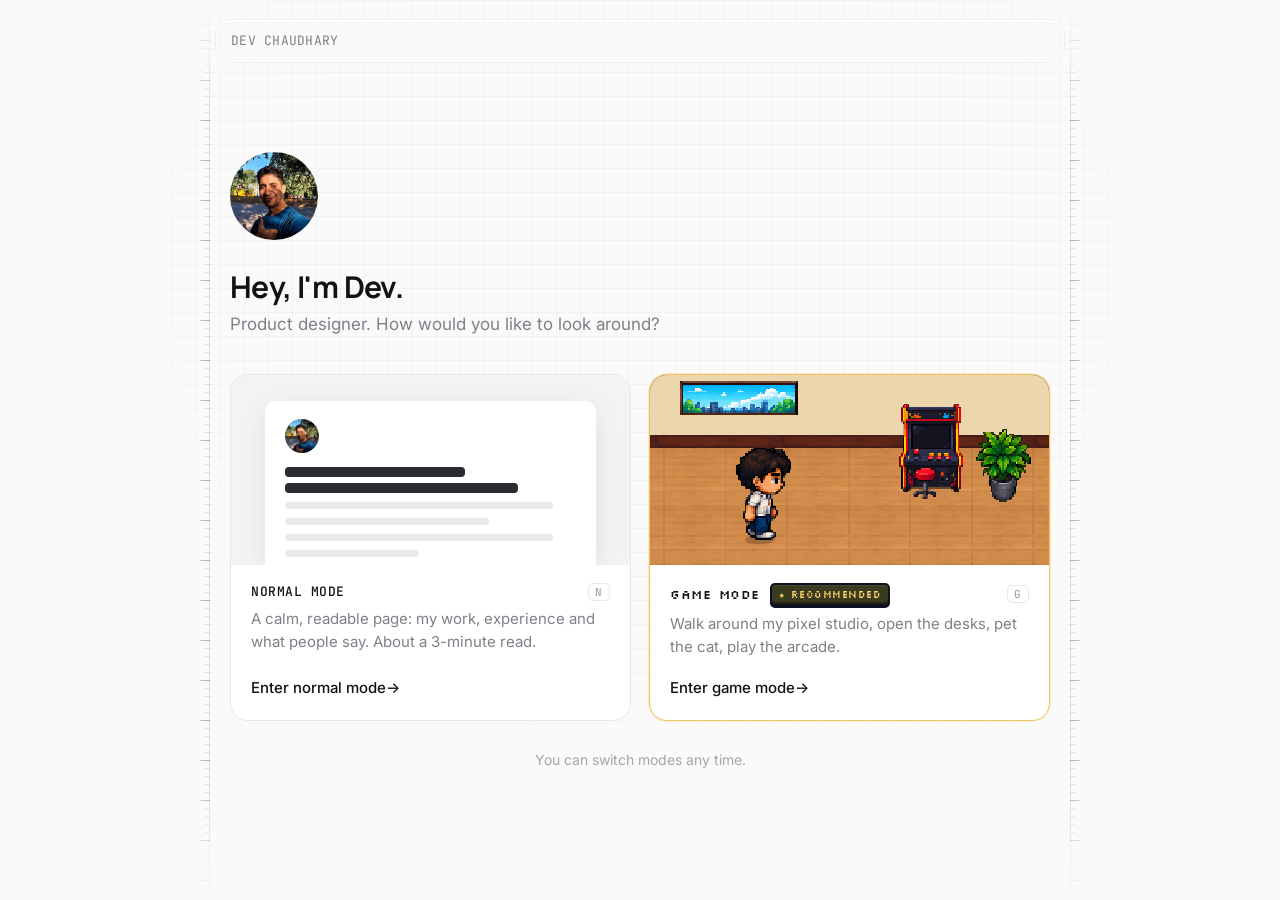
==== commit 0d0e7909: "Make Normal mode dark, with a video banner and scroll sounds - Switch Normal mode to a dark-only the" ====
--- a/index.html
+++ b/index.html
@@ -14,10 +14,26 @@
   <link href="https://fonts.googleapis.com/css2?family=Inter:wght@400;500&family=JetBrains+Mono:wght@500&family=Manrope:wght@600;700&family=Silkscreen&display=swap" rel="stylesheet">
   <link rel="stylesheet" href="css/normal.css">
   <style>
+    /* normal.css is dark; the landing page stays light */
+    :root {
+      color-scheme: light;
+      --bg: #fafafa; --surface: #ffffff; --placeholder: #e9e9ec; --ink: #111214; --text: #3d3f44;
+      --muted: #7d8087; --faint: #a3a6ac; --line: #e7e7e9; --label: #8a8c91; --accent: #111214;
+      --rule: rgba(17, 18, 20, .12); --tick: rgba(17, 18, 20, .22); --tick-soft: rgba(17, 18, 20, .10); --grid: rgba(17, 18, 20, .035);
+    }
+    .top { background: rgba(250, 250, 250, .55); border-color: rgba(255, 255, 255, .7); box-shadow: 0 1px 0 rgba(255,255,255,.6) inset, 0 0 0 1px rgba(17,18,20,.04); }
+    /* faint grid behind the landing page */
+    body::before {
+      content: ''; position: fixed; inset: 0; z-index: -1; pointer-events: none;
+      background-image: linear-gradient(var(--grid) 1px, transparent 1px), linear-gradient(90deg, var(--grid) 1px, transparent 1px);
+      background-size: 24px 24px; background-position: center top;
+      -webkit-mask-image: radial-gradient(ellipse 70% 90% at 50% 30%, #000 35%, transparent 80%);
+      mask-image: radial-gradient(ellipse 70% 90% at 50% 30%, #000 35%, transparent 80%);
+    }
     .choose { min-height: 100vh; min-height: 100dvh; display: flex; flex-direction: column; }
     .choose .page { flex: 1; display: flex; flex-direction: column; width: 100%; max-width: 860px; }
     .welcome { margin: auto 0; padding: 48px 0 24px; }
-    .welcome .avatar { width: 88px; height: 88px; }
+    .welcome .avatar { width: 88px; height: 88px; border-radius: 50%; }
     .welcome h1 { font-family: var(--head); font-weight: 700; font-size: 30px; letter-spacing: -.02em; color: var(--ink); margin: 28px 0 6px; line-height: 1.25; }
     .welcome .sub { color: var(--muted); margin: 0 0 36px; font-size: 17px; }
     .modes-grid { display: grid; grid-template-columns: 1fr 1fr; gap: 18px; }
--- a/css/normal.css
+++ b/css/normal.css
@@ -1,46 +1,42 @@
-/* Normal mode: a calm, single-column portfolio page. */
+/* Normal mode: a calm, single-column portfolio page. Dark only.
+   The landing page shares this file and sets its own light tokens in index.html. */
 :root {
-  --bg: #fafafa;
-  --surface: #ffffff;
-  --ink: #111214;
-  --text: #3d3f44;
-  --muted: #7d8087;
-  --faint: #a3a6ac;
-  --line: #e7e7e9;
-  --label: #8a8c91;
-  --accent: #111214;
+  color-scheme: dark;
+  --bg: #090909;
+  --surface: #131315;
+  --placeholder: #1a1a1d;              /* behind images and videos while they load */
+  --ink: #f2f2f3;
+  --text: #b6b8be;
+  --muted: #8d9097;
+  --faint: #797c84;
+  --line: #242428;
+  --label: #8d9097;
+  --accent: #f2f2f3;
   --head: 'Manrope', 'Inter', system-ui, sans-serif;
   --pixel-head: 'Pixelify Sans', 'Silkscreen', monospace; /* the game's heading font */
   --body: 'Inter', system-ui, -apple-system, 'Segoe UI', sans-serif;
   --mono: 'JetBrains Mono', ui-monospace, 'SFMono-Regular', Menlo, monospace;
   --radius: 14px;
-  --rule: rgba(17, 18, 20, .12);       /* ruler + guide lines */
-  --tick: rgba(17, 18, 20, .22);
-  --tick-soft: rgba(17, 18, 20, .10);
-  --grid: rgba(17, 18, 20, .035);      /* background grid */
+  --rule: rgba(255, 255, 255, .10);       /* ruler + guide lines */
+  --tick: rgba(255, 255, 255, .20);
+  --tick-soft: rgba(255, 255, 255, .09);
 }
 
 * { box-sizing: border-box; }
 html { -webkit-text-size-adjust: 100%; scroll-behavior: smooth; }
 body {
   margin: 0; background: var(--bg); color: var(--text);
+  overflow-x: clip; /* 100vw strips include the scrollbar; don't let them scroll sideways */
   font-family: var(--body); font-size: 16px; line-height: 1.55;
   -webkit-font-smoothing: antialiased;
 }
 img, video { display: block; max-width: 100%; }
 a { color: inherit; }
-::selection { background: #ffe58a; color: var(--ink); }
+::selection { background: #ffe58a; color: #111214; }
 
 .page { max-width: 680px; margin: 0 auto; padding: 20px 20px 64px; position: relative; }
 
-/* ── design canvas: faint grid + rulers framing the column (desktop) ── */
-body::before {
-  content: ''; position: fixed; inset: 0; z-index: -1; pointer-events: none;
-  background-image: linear-gradient(var(--grid) 1px, transparent 1px), linear-gradient(90deg, var(--grid) 1px, transparent 1px);
-  background-size: 24px 24px; background-position: center top;
-  -webkit-mask-image: radial-gradient(ellipse 70% 90% at 50% 30%, #000 35%, transparent 80%);
-  mask-image: radial-gradient(ellipse 70% 90% at 50% 30%, #000 35%, transparent 80%);
-}
+/* ── design canvas: rulers framing the column (desktop) ── */
 .page::before, .page::after {
   content: ''; position: absolute; top: 0; bottom: 0; width: 12px; pointer-events: none;
   -webkit-mask-image: linear-gradient(transparent, #000 120px, #000 calc(100% - 120px), transparent);
@@ -82,17 +78,17 @@
   display: flex; justify-content: space-between; align-items: center; gap: 16px;
   /* sticky glass bar */
   position: sticky; top: 12px; z-index: 5; margin: 0 -14px; padding: 10px 10px 10px 14px; border-radius: 14px;
-  background: rgba(250, 250, 250, .55); border: 1px solid rgba(255, 255, 255, .7);
+  background: rgba(20, 20, 22, .55); border: 1px solid rgba(255, 255, 255, .08);
   -webkit-backdrop-filter: blur(16px) saturate(170%); backdrop-filter: blur(16px) saturate(170%);
-  box-shadow: 0 1px 0 rgba(255,255,255,.6) inset, 0 0 0 1px rgba(17,18,20,.04);
+  box-shadow: 0 1px 0 rgba(255,255,255,.05) inset;
   transition: background .25s, box-shadow .25s, border-color .25s;
 }
 .top.scrolled {
-  background: rgba(250, 250, 250, .62); border-color: rgba(255, 255, 255, .85);
-  box-shadow: 0 1px 0 rgba(255,255,255,.7) inset, 0 0 0 1px rgba(17,18,20,.06), 0 10px 30px rgba(17,18,20,.10);
+  background: rgba(20, 20, 22, .72); border-color: rgba(255, 255, 255, .11);
+  box-shadow: 0 1px 0 rgba(255,255,255,.06) inset, 0 10px 30px rgba(0,0,0,.45);
 }
 @supports not ((backdrop-filter: blur(1px)) or (-webkit-backdrop-filter: blur(1px))) {
-  .top { background: rgba(250, 250, 250, .94); }
+  .top { background: rgba(20, 20, 22, .96); }
 }
 .brand { font-family: var(--mono); font-size: 13px; letter-spacing: .02em; color: var(--muted); text-decoration: none; }
 .brand:hover { color: var(--ink); }
@@ -117,38 +113,41 @@
 /* the hero's head, cropped from the game's sprite sheet */
 .ico-hero {
   width: 18px; height: 18px; border-radius: 3px; image-rendering: pixelated;
-  background: url('../assets/sprites.png') no-repeat -587px -70px / 614px auto;
+  background: url('../assets/media/normal/hero-head.png') center / 18px 18px no-repeat; /* cut from the sprite sheet: 3 KB instead of 2.5 MB */
 }
 .modes a:focus-visible { outline: 3px solid var(--px-gold); outline-offset: 2px; }
 
 /* hero */
-.hero { padding-top: 76px; }
-.avatar { width: 140px; height: 140px; border-radius: 50%; object-fit: cover; background: #e9e9ec; }
-.hero h1 { font-family: var(--head); font-weight: 700; font-size: 26px; line-height: 1.3; letter-spacing: -.02em; color: var(--ink); margin: 40px 0 0; }
+.hero { padding-top: 0; }
+/* ASCII video as a profile-style cover banner; the photo overlaps its bottom edge */
+.hero-ascii { width: calc(100% + 40px); max-width: none; margin: 0 -20px; height: auto; aspect-ratio: 2 / 1; object-fit: cover; object-position: 50% 40%; background: #000; }
+.avatar { width: 116px; height: 116px; border-radius: 20px; object-fit: cover; background: var(--placeholder); }
+.hero .avatar { border: 4px solid var(--bg); flex: none; }
+.hero h1 { font-family: var(--head); font-weight: 700; font-size: 18px; line-height: 1.3; letter-spacing: -.02em; color: var(--ink); margin: 40px 0 0; }
 .hero h1 span { display: block; }
 .intro { margin-top: 32px; }
 .intro p { margin: 0 0 18px; }
 /* game-mode pieces on the calm page */
-.hello { display: flex; align-items: flex-start; gap: 14px; }
-.hello .px-bubble { margin-top: 18px; animation: pop .5s .4s both cubic-bezier(.2, 1.4, .4, 1); transform-origin: 0 50%; }
-/* tail points left, at the photo */
-.hello .px-bubble::after { left: -11px; top: 50%; bottom: auto; transform: translateY(-50%); border: 8px solid transparent; border-right-color: #2a1b10; border-left: 0; }
-.hello .px-bubble::before { left: -6px; top: 50%; bottom: auto; transform: translateY(-50%); border: 5px solid transparent; border-right-color: #fff8e8; border-left: 0; }
-@keyframes pop { from { opacity: 0; transform: scale(.6) translateY(6px); } }
+.hello { display: flex; align-items: flex-start; gap: 14px; position: relative; margin-top: -58px; padding-left: 20px; }
 .ctas { display: flex; flex-wrap: wrap; gap: 12px; margin-top: 4px; }
 .more-btn { margin-top: 20px; font-size: 12px; }
 .foot .pixel-btn { border-bottom: 3px solid var(--px-deep); color: var(--px-ink); font-size: 12px; }
 .card[data-open] { cursor: var(--px-cursor); transition: transform .25s ease, box-shadow .25s ease; }
-.card[data-open]:hover { transform: translateY(-2px); box-shadow: 0 14px 34px rgba(17,18,20,.10); }
+.card[data-open]:hover { transform: translateY(-2px); box-shadow: 0 14px 34px rgba(0,0,0,.5); }
 .card[data-open]:focus-visible { outline: 3px solid var(--px-gold); outline-offset: 3px; }
 .card-meta { display: flex; justify-content: space-between; align-items: center; gap: 12px; margin-top: 8px; }
 .card-meta span { color: var(--muted); font-size: 14px; }
 .card-meta .pixel-btn { font-size: 11px; padding: 6px 10px; flex: none; }
-/* the pop-up's dark sheet over a light page needs a darker scrim */
-#panel.modal { background: rgba(17,18,20,.55); backdrop-filter: blur(2px); }
+/* a near-black scrim so the pop-up's sheet lifts off the dark page */
+#panel.modal { background: rgba(0,0,0,.72); backdrop-filter: blur(2px); }
 
 /* sections */
-section { margin-top: 76px; }
+/* hatched ruler strip between sections, the full width of the screen */
+.sep {
+  height: 28px; margin: 64px calc(50% - 50vw);
+  border-block: 1px solid var(--line);
+  background: repeating-linear-gradient(-45deg, rgba(255, 255, 255, .07) 0 1px, transparent 1px 6px);
+}
 .label { font-family: var(--px-font-head); font-size: 12px; letter-spacing: .06em; color: var(--label); margin: 0 0 22px; font-weight: 400; }
 .lede { margin: 0 0 22px; }
 
@@ -163,17 +162,19 @@
 a.row:hover .who b { text-decoration: underline; text-underline-offset: 3px; }
 a.row .when { color: var(--faint); }
 .logo { width: 20px; height: 20px; border-radius: 5px; flex: none; object-fit: contain; }
+/* Framer's mark is pure black: flip it so it shows on the dark page */
+img[src*="framer.com"] { filter: invert(1); }
 .badge { width: 20px; height: 20px; border-radius: 5px; flex: none; display: grid; place-items: center; font: 600 10px var(--body); color: #fff; background: #4b4f58; }
 
 /* recent work */
 .work { display: grid; gap: 44px; }
-.card { border-radius: var(--radius); overflow: hidden; background: #eef0f4; display: grid; place-items: center; padding: 26px; }
-.card video { width: 100%; height: auto; aspect-ratio: 16 / 9; object-fit: cover; border-radius: 8px; box-shadow: 0 12px 30px rgba(17,18,20,.12); background: #e9e9ec; }
+.card { border-radius: var(--radius); overflow: hidden; background: var(--surface); display: grid; place-items: center; padding: 26px; }
+.card video { width: 100%; height: auto; aspect-ratio: 16 / 9; object-fit: cover; border-radius: 8px; box-shadow: 0 12px 30px rgba(0,0,0,.45); background: var(--placeholder); }
 .card.screens { aspect-ratio: 16 / 10; }
 .card.screens { padding: 22px 0; place-items: stretch; }
 .strip { display: flex; gap: 14px; overflow-x: auto; padding: 0 22px; scroll-snap-type: x mandatory; scrollbar-width: none; align-items: center; }
 .strip::-webkit-scrollbar { display: none; }
-.strip img { height: 100%; max-height: 100%; width: auto; border-radius: 12px; scroll-snap-align: center; box-shadow: 0 10px 24px rgba(17,18,20,.14); flex: none; background: #fff; }
+.strip img { height: 100%; max-height: 100%; width: auto; border-radius: 12px; scroll-snap-align: center; box-shadow: 0 10px 24px rgba(0,0,0,.45); flex: none; background: var(--placeholder); }
 .caption { margin: 12px 0 0; color: var(--ink); font-family: var(--pixel-head); font-weight: 600; font-size: 16px; text-transform: uppercase; letter-spacing: .03em; }
 
 /* stats row (running, case studies) */
@@ -183,7 +184,7 @@
 .stat b i { font-style: normal; margin-right: 6px; }
 .stat small { color: var(--muted); font-size: 14px; }
 
-/* GitHub calendar (GitHub's light-theme greens) */
+/* GitHub calendar (GitHub's dark-theme greens) */
 .gh .stats { margin-bottom: 26px; }
 .gh-note { color: var(--muted); margin: 0; padding: 26px 0; }
 .gh-cal { overflow-x: auto; padding: 14px 14px 10px; background: var(--surface); border: 1px solid var(--line); border-radius: 12px; }
@@ -191,26 +192,26 @@
 .gh-months { grid-template-rows: auto; margin-bottom: 6px; }
 .gh-months span { font: 400 10px var(--px-font-head); color: var(--faint); white-space: nowrap; grid-row: 1; }
 .gh-grid { grid-template-rows: repeat(7, auto); }
-.gh-grid i { aspect-ratio: 1; border-radius: 2px; background: #ebedf0; outline: 1px solid rgba(27,31,35,.04); outline-offset: -1px; }
+.gh-grid i { aspect-ratio: 1; border-radius: 2px; background: #1b1f24; outline: 1px solid rgba(255,255,255,.04); outline-offset: -1px; }
 .gh-grid i.pad { background: transparent; outline: 0; }
-.gh-grid .l1, .gh-legend .l1 { background: #9be9a8; }
-.gh-grid .l2, .gh-legend .l2 { background: #40c463; }
-.gh-grid .l3, .gh-legend .l3 { background: #30a14e; }
-.gh-grid .l4, .gh-legend .l4 { background: #216e39; }
+.gh-grid .l1, .gh-legend .l1 { background: #0e4429; }
+.gh-grid .l2, .gh-legend .l2 { background: #006d32; }
+.gh-grid .l3, .gh-legend .l3 { background: #26a641; }
+.gh-grid .l4, .gh-legend .l4 { background: #39d353; }
 .gh-grid i:not(.pad):hover { outline: 2px solid var(--ink); outline-offset: 0; }
 .gh-legend { display: flex; align-items: center; justify-content: flex-end; gap: 3px; margin-top: 8px; font-size: 12px; color: var(--muted); }
-.gh-legend i { width: 10px; height: 10px; border-radius: 2px; background: #ebedf0; }
+.gh-legend i { width: 10px; height: 10px; border-radius: 2px; background: #1b1f24; }
 .gh-legend i:first-of-type { margin-left: 4px; } .gh-legend i:last-of-type { margin-right: 4px; }
 
 /* photos pair */
 .photos { display: grid; grid-template-columns: 1fr 1fr; gap: 14px; margin-top: 28px; }
 .photos figure { margin: 0; }
-.photos img { width: 100%; aspect-ratio: 3 / 4; object-fit: cover; border-radius: 12px; background: #e9e9ec; }
+.photos img { width: 100%; aspect-ratio: 3 / 4; object-fit: cover; border-radius: 12px; background: var(--placeholder); }
 .photos figcaption { margin-top: 8px; font-size: 14px; color: var(--muted); }
 
 /* motion grid (masonry) */
 .motion { columns: 2; column-gap: 14px; }
-.motion video { width: 100%; border-radius: 12px; margin-bottom: 14px; break-inside: avoid; background: #e9e9ec; }
+.motion video { width: 100%; border-radius: 12px; margin-bottom: 14px; break-inside: avoid; background: var(--placeholder); }
 
 /* kind words */
 .quotes { columns: 2; column-gap: 14px; }
@@ -225,12 +226,12 @@
 /* tools grid (like a brands wall) */
 .tools { display: grid; grid-template-columns: repeat(4, 1fr); gap: 10px; }
 .tool { height: 64px; border: 1px solid var(--line); background: var(--surface); border-radius: 8px; display: flex; align-items: center; justify-content: center; gap: 9px; color: var(--ink); font-size: 14px; font-weight: 500; transition: border-color .2s, transform .2s; }
-.tool:hover { border-color: #cfd0d4; transform: translateY(-1px); }
+.tool:hover { border-color: #3d3d43; transform: translateY(-1px); }
 .tool img { width: 20px; height: 20px; border-radius: 4px; }
 .practice { margin-top: 18px; color: var(--muted); font-size: 15px; }
 
 /* footer */
-.foot { margin-top: 96px; padding-top: 22px; border-top: 1px solid var(--line); display: flex; justify-content: space-between; gap: 12px; flex-wrap: wrap; font-size: 14px; color: var(--muted); }
+.foot { display: flex; justify-content: space-between; gap: 12px; flex-wrap: wrap; font-size: 14px; color: var(--muted); }
 .foot p { margin: 0; }
 .foot a { color: var(--ink); text-decoration: none; border-bottom: 1px solid var(--faint); }
 
@@ -248,10 +249,11 @@
   .page { padding: 12px 16px 48px; }
   .top { top: 8px; margin: 0 -8px; padding: 8px 8px 8px 10px; gap: 8px; }
   .brand { font-size: 11px; }
-  .hero { padding-top: 56px; }
-  .avatar { width: 112px; height: 112px; }
-  .hero h1 { font-size: 22px; margin-top: 30px; }
-  section { margin-top: 60px; }
+  .hero { padding-top: 0; }
+  .hero-ascii { width: calc(100% + 32px); margin: 0 -16px; }
+  .avatar { width: 96px; height: 96px; }
+  .hero h1 { margin-top: 30px; }
+  .sep { margin-block: 48px; }
   .row { grid-template-columns: 1fr auto; gap: 4px 12px; }
   .row .what { grid-column: 1 / -1; grid-row: 2; padding-left: 32px; font-size: 14px; }
   .row .when { grid-row: 1; grid-column: 2; }
@@ -264,7 +266,7 @@
   .motion, .quotes { columns: 1; }
   .tools { grid-template-columns: repeat(2, 1fr); }
   .modes > * { padding: 6px 8px; }
-  .hello .avatar { width: 96px; height: 96px; }
-  .hello .px-bubble { font-size: 13px; margin-top: 8px; }
+  .hello { margin-top: -42px; padding-left: 14px; }
+  .hello .avatar { width: 84px; height: 84px; }
   .card-meta span { display: none; }
 }
